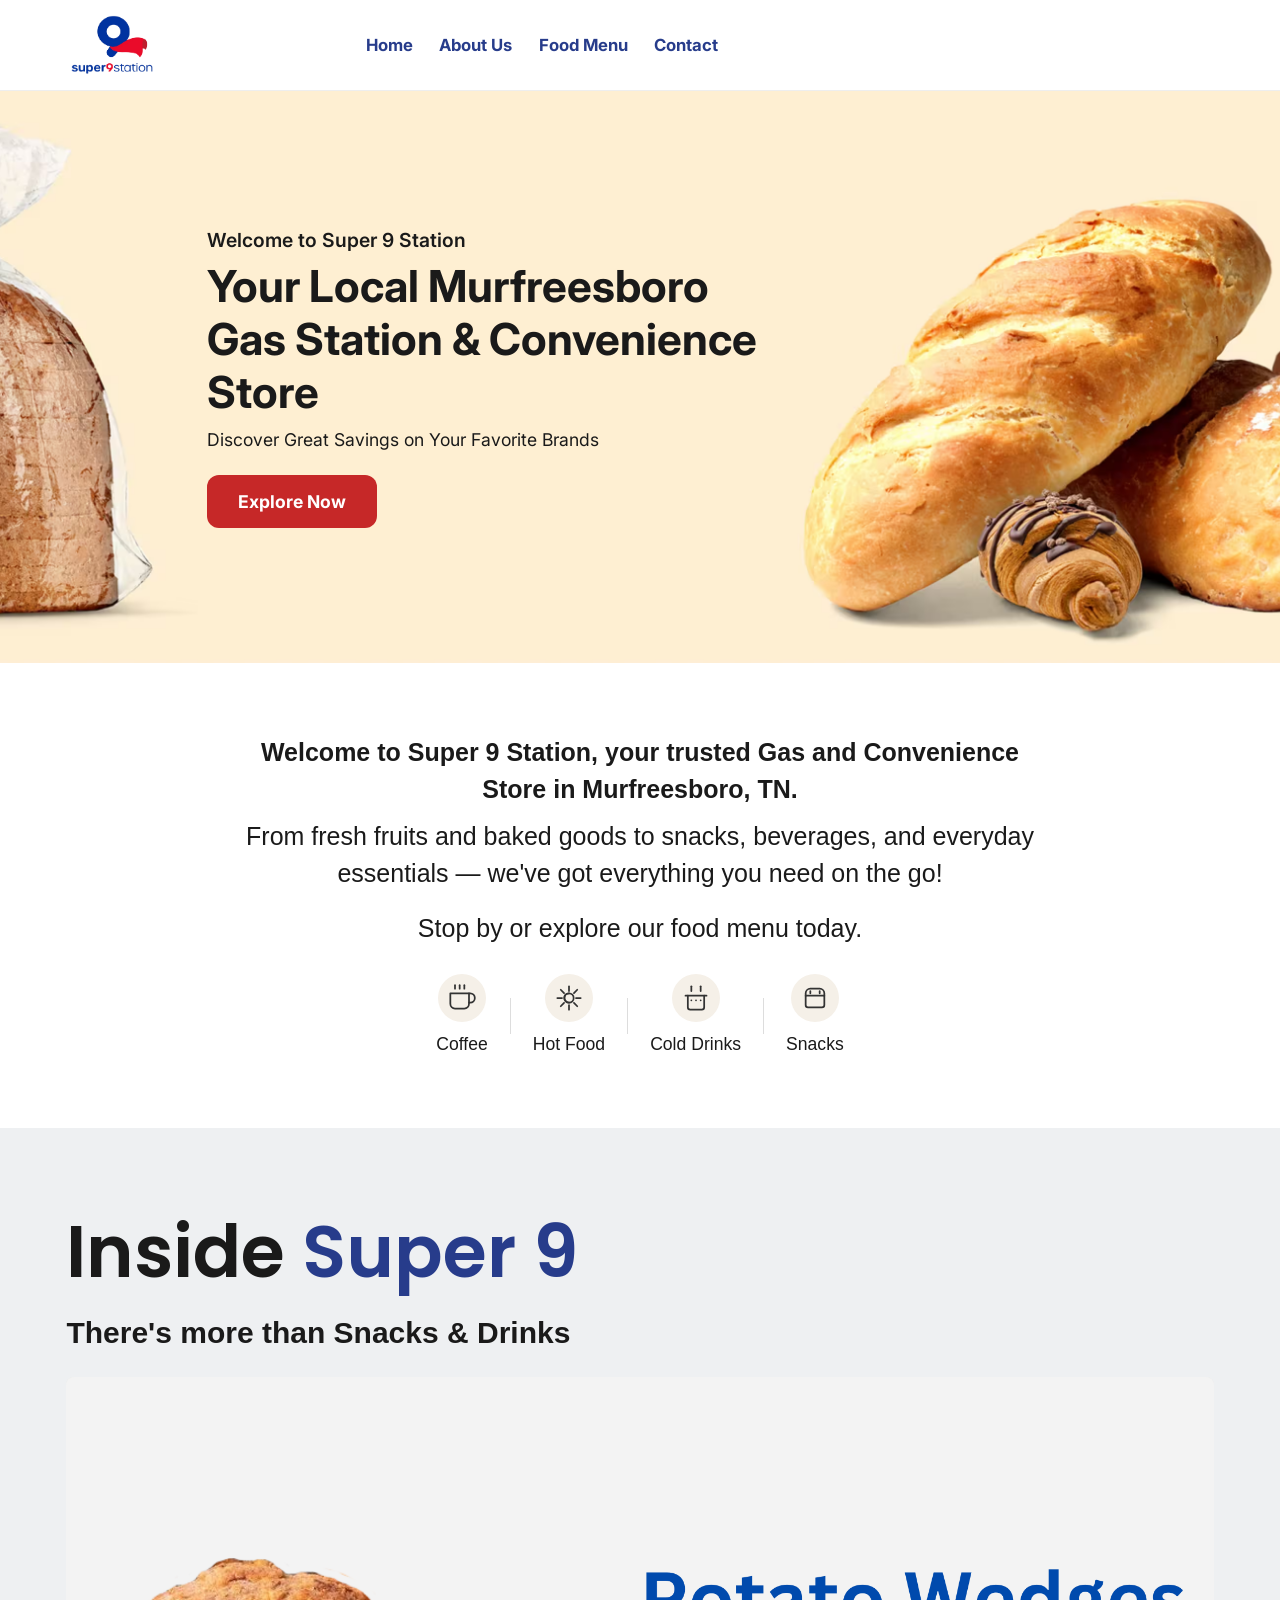
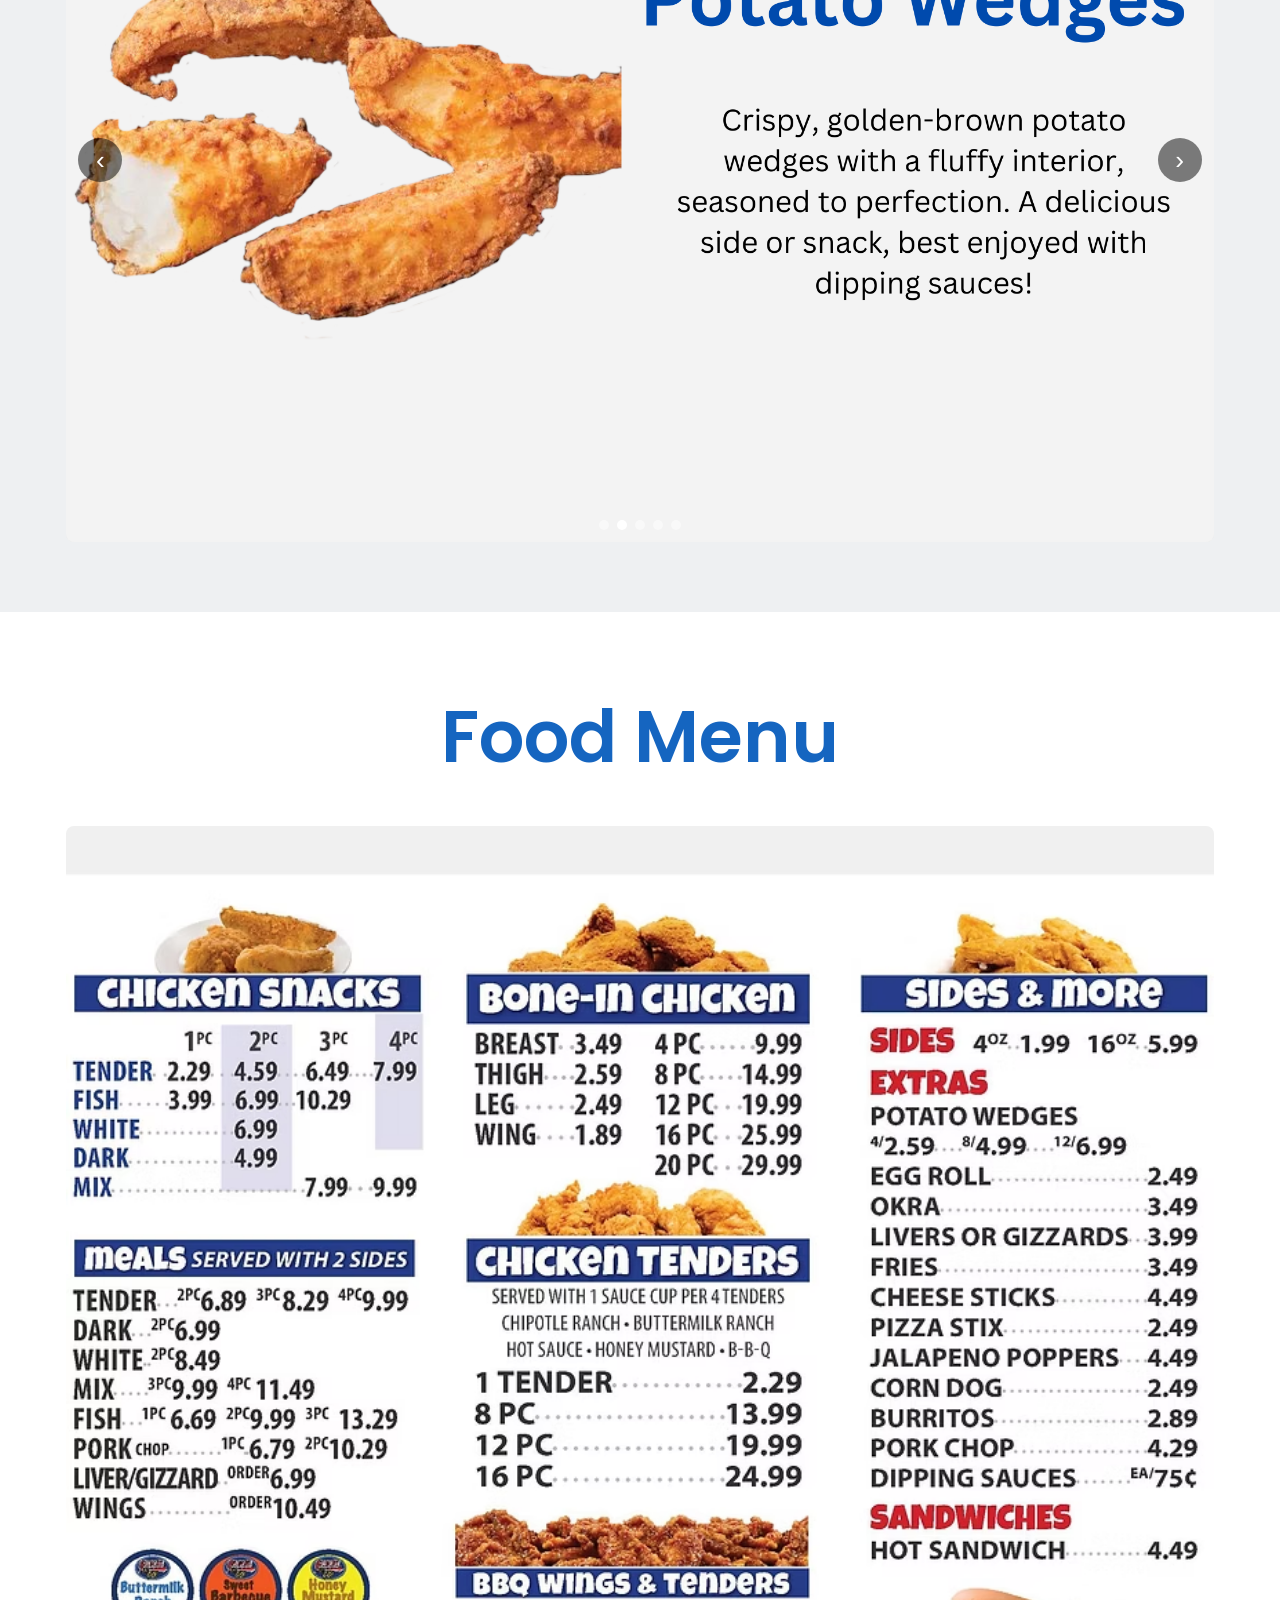
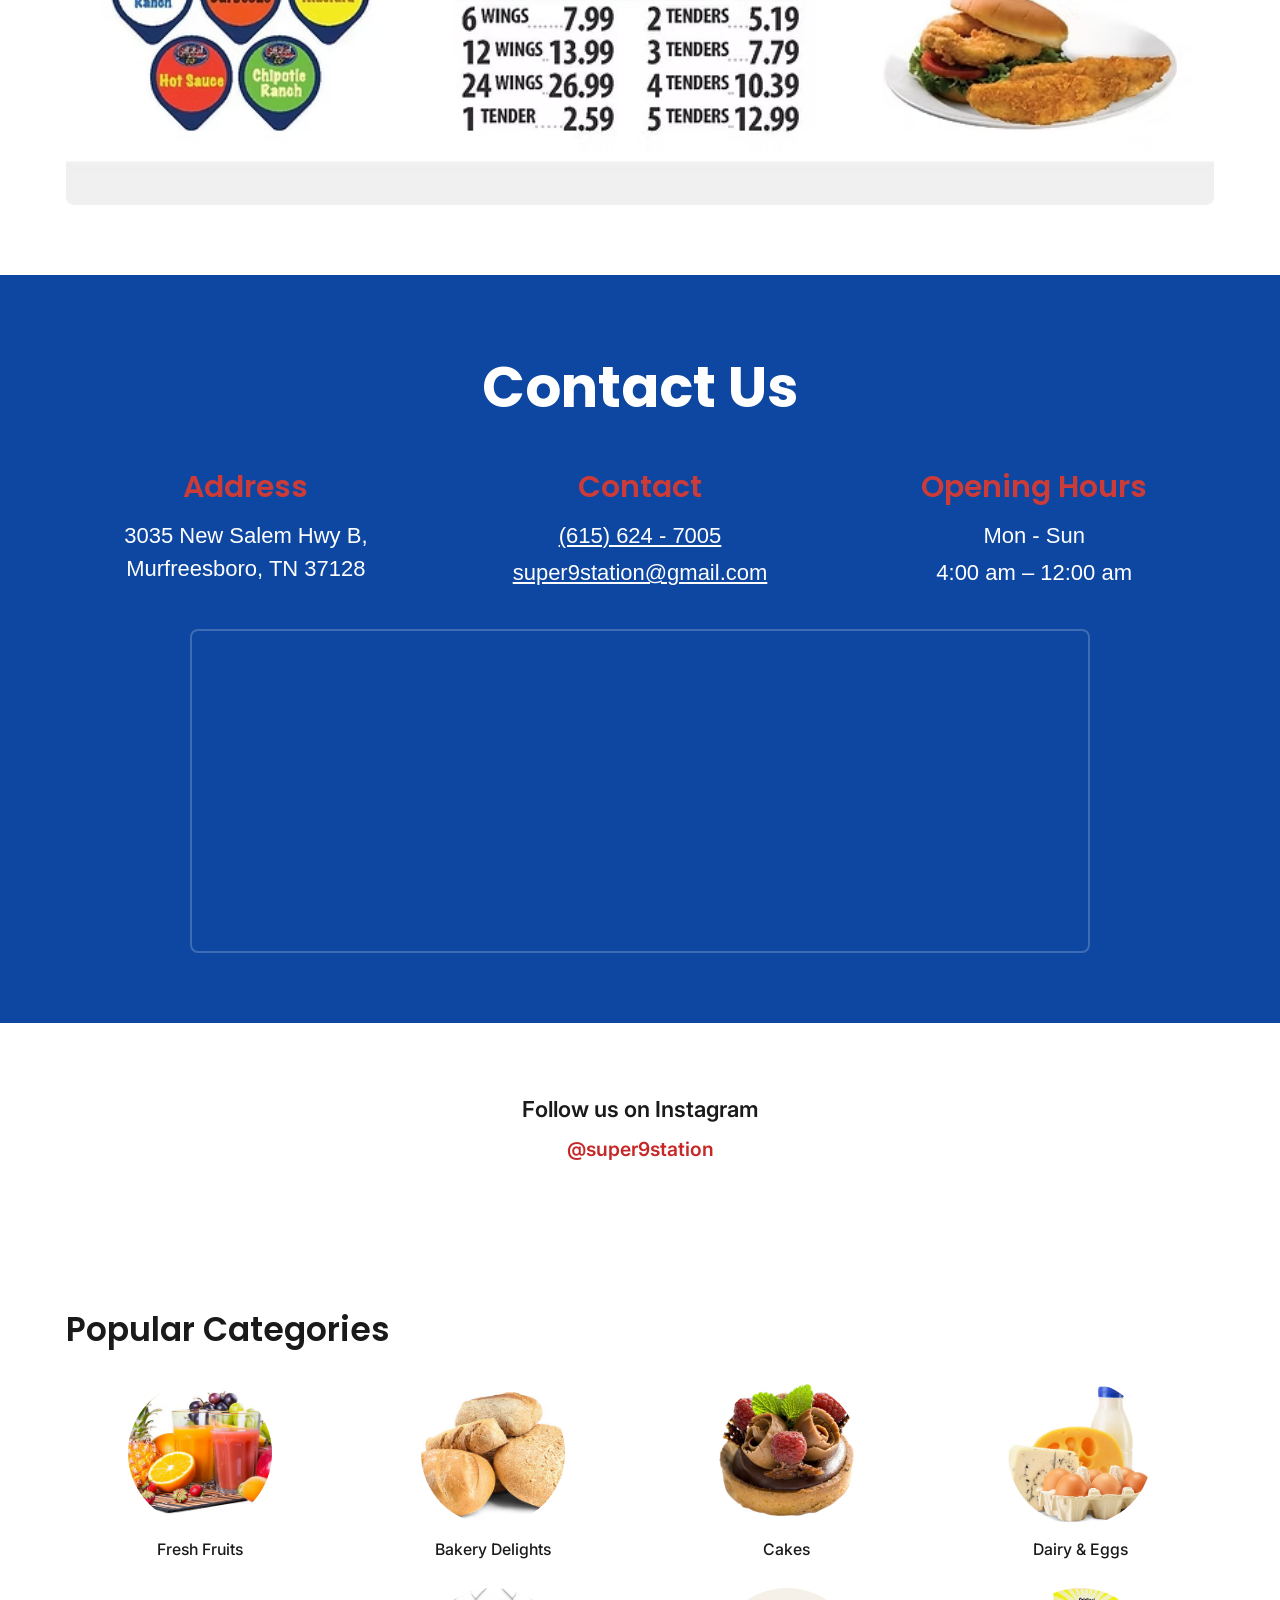
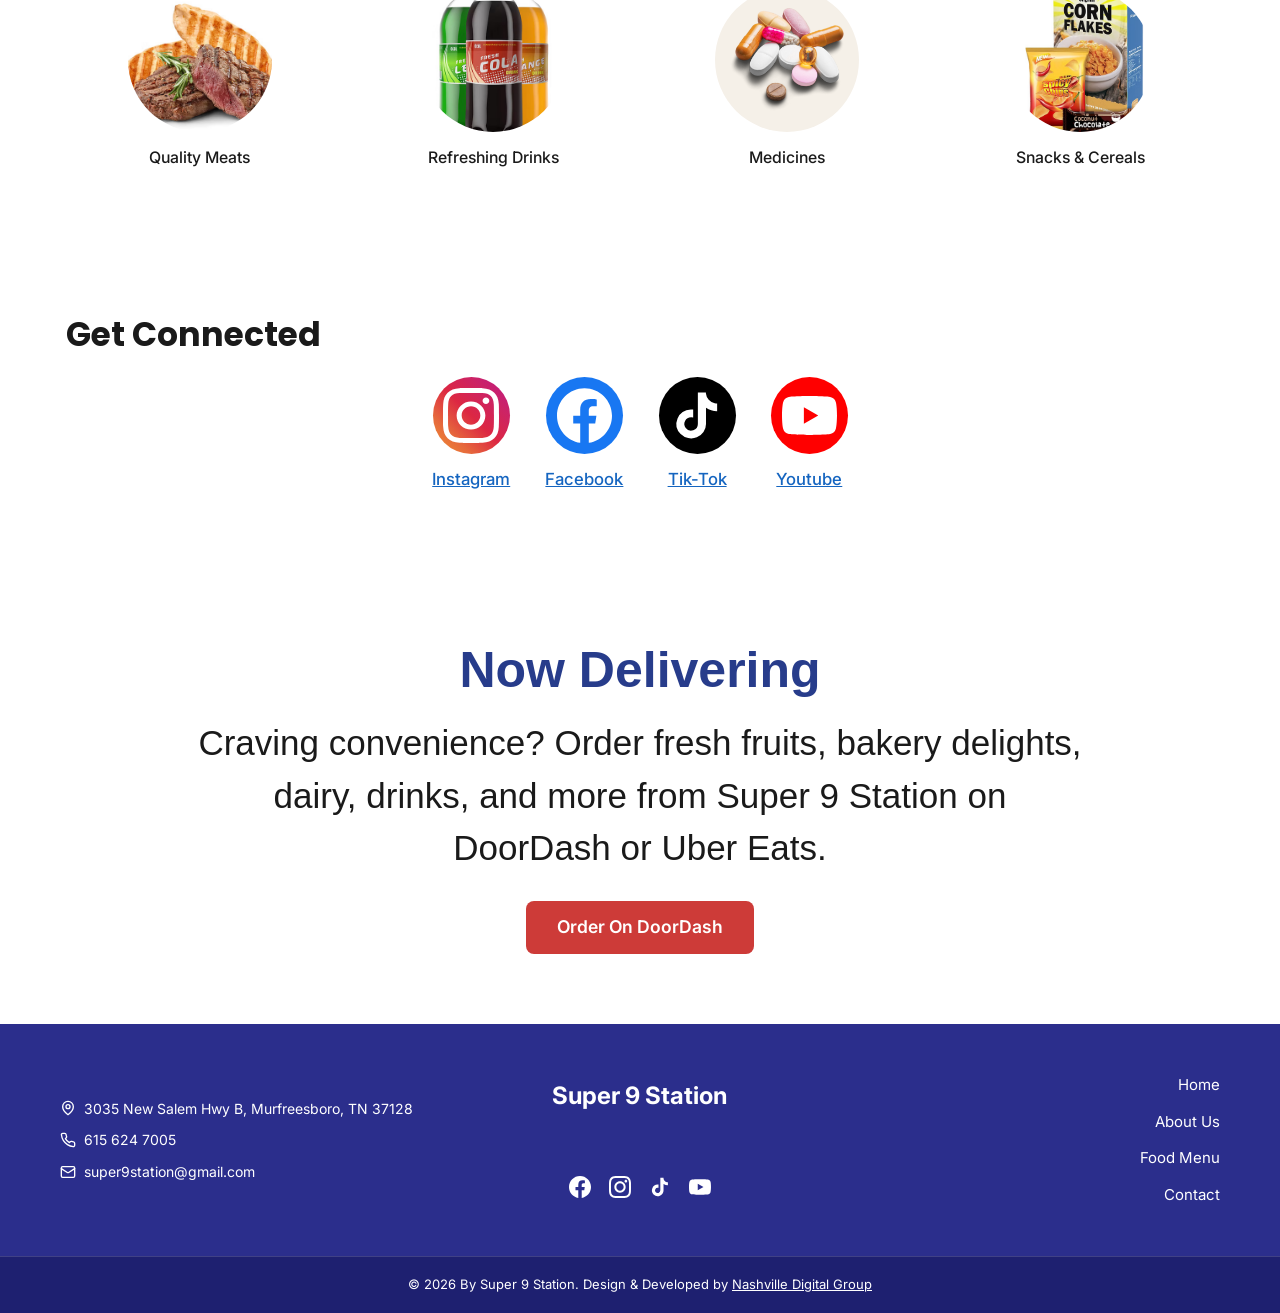
==== index.html @ cfe13d7d "Initial commit: Super 9 Station site with index, about, tracking Made-with: Cursor" ====
<!DOCTYPE html>
<html lang="en">
<head>
  <meta charset="UTF-8" />
  <meta name="viewport" content="width=device-width, initial-scale=1.0" />
  <!-- Google Tag Manager -->
  <script>(function(w,d,s,l,i){w[l]=w[l]||[];w[l].push({'gtm.start':
  new Date().getTime(),event:'gtm.js'});var f=d.getElementsByTagName(s)[0],
  j=d.createElement(s),dl=l!='dataLayer'?'&l='+l:'';j.async=true;j.src=
  'https://www.googletagmanager.com/gtm.js?id='+i+dl;f.parentNode.insertBefore(j,f);
  })(window,document,'script','dataLayer','GTM-TW4HZH3K');</script>
  <!-- End Google Tag Manager -->
  <!-- Google tag (gtag.js) -->
  <script async src="https://www.googletagmanager.com/gtag/js?id=G-LDBH5WZEBB"></script>
  <script>
    window.dataLayer = window.dataLayer || [];
    function gtag(){dataLayer.push(arguments);}
    gtag('js', new Date());
    gtag('config', 'G-LDBH5WZEBB');
  </script>
  <!-- Meta Pixel Code -->
  <script>
    !function(f,b,e,v,n,t,s)
    {if(f.fbq)return;n=f.fbq=function(){n.callMethod?
    n.callMethod.apply(n,arguments):n.queue.push(arguments)};
    if(!f._fbq)f._fbq=n;n.push=n;n.loaded=!0;n.version='2.0';
    n.queue=[];t=b.createElement(e);t.async=!0;
    t.src=v;s=b.getElementsByTagName(e)[0];
    s.parentNode.insertBefore(t,s)}(window, document,'script',
    'https://connect.facebook.net/en_US/fbevents.js');
    fbq('init', '1985824572204156');
    fbq('track', 'PageView');
  </script>
  <noscript><img height="1" width="1" style="display:none"
    src="https://www.facebook.com/tr?id=1985824572204156&ev=PageView&noscript=1"
    alt="" /></noscript>
  <!-- End Meta Pixel Code -->
  <title>Super 9 Station | Gas & Convenience Store in Murfreesboro</title>
  <link rel="stylesheet" href="styles.css" />
  <link rel="preconnect" href="https://fonts.googleapis.com" />
  <link rel="preconnect" href="https://fonts.gstatic.com" crossorigin />
  <link href="https://fonts.googleapis.com/css2?family=Inter:wght@400;500;600;700&display=swap" rel="stylesheet" />
  <link href="https://fonts.googleapis.com/css2?family=Poppins:wght@400;600&display=swap" rel="stylesheet" />
</head>
<body>
  <!-- Google Tag Manager (noscript) -->
  <noscript><iframe src="https://www.googletagmanager.com/ns.html?id=GTM-TW4HZH3K"
  height="0" width="0" style="display:none;visibility:hidden"></iframe></noscript>
  <!-- End Google Tag Manager (noscript) -->
  <header class="header" id="top">
    <div class="header-inner container">
      <a href="index.html" class="logo">
        <img src="assets/images/logo.png" alt="Super 9 Station" class="logo-img" />
      </a>
      <nav class="nav">
        <a href="#home">Home</a>
        <a href="about.html">About Us</a>
        <a href="#food-menu">Food Menu</a>
        <a href="#contact">Contact</a>
      </nav>
      <span class="header-spacer" aria-hidden="true"></span>
      <button class="menu-toggle" aria-label="Open menu">
        <span></span>
        <span></span>
        <span></span>
      </button>
    </div>
  </header>

  <main>
    <!-- Hero: beige bg, left-aligned text, images right -->
    <section class="hero" id="home">
      <div class="container hero-inner">
        <div class="hero-content">
          <h1>Welcome to Super 9 Station</h1>
          <h2>Your Local Murfreesboro Gas Station & Convenience Store</h2>
          <p class="hero-tagline">Discover Great Savings on Your Favorite Brands</p>
          <a href="#food-menu" class="btn-explore">Explore Now</a>
        </div>
      </div>
    </section>

    <!-- Intro: white, center text, then 4 items with vertical separators -->
    <section class="intro">
      <div class="container">
        <p class="intro-text">Welcome to Super 9 Station, your trusted Gas and Convenience Store in Murfreesboro, TN.</p>
        <p class="intro-text">From fresh fruits and baked goods to snacks, beverages, and everyday essentials — we've got everything you need on the go!</p>
        <p class="intro-cta">Stop by or explore our food menu today.</p>
        <div class="features-row">
          <a href="#food-menu" class="feature-item">
            <span class="feature-item-icon" aria-hidden="true">
              <svg xmlns="http://www.w3.org/2000/svg" viewBox="0 0 24 24" fill="none" stroke="currentColor" stroke-width="1.5" stroke-linecap="round" stroke-linejoin="round"><path d="M18 8h1a4 4 0 0 1 0 8h-1"/><path d="M2 8h16v9a4 4 0 0 1-4 4H6a4 4 0 0 1-4-4V8z"/><line x1="6" y1="1" x2="6" y2="4"/><line x1="10" y1="1" x2="10" y2="4"/><line x1="14" y1="1" x2="14" y2="4"/></svg>
            </span>
            <span>Coffee</span>
          </a>
          <span class="feature-sep" aria-hidden="true"></span>
          <a href="#food-menu" class="feature-item">
            <span class="feature-item-icon" aria-hidden="true">
              <svg xmlns="http://www.w3.org/2000/svg" viewBox="0 0 24 24" fill="none" stroke="currentColor" stroke-width="1.5" stroke-linecap="round" stroke-linejoin="round"><path d="M12 2v4"/><path d="M12 18v4"/><path d="m4.93 4.93 2.83 2.83"/><path d="m16.24 16.24 2.83 2.83"/><path d="M2 12h4"/><path d="M18 12h4"/><path d="m4.93 19.07 2.83-2.83"/><path d="m16.24 7.76 2.83-2.83"/><circle cx="12" cy="12" r="4"/><path d="M12 8a4 4 0 0 0-4 4c0 2 2 4 4 4"/></svg>
            </span>
            <span>Hot Food</span>
          </a>
          <span class="feature-sep" aria-hidden="true"></span>
          <a href="#food-menu" class="feature-item">
            <span class="feature-item-icon" aria-hidden="true">
              <svg xmlns="http://www.w3.org/2000/svg" viewBox="0 0 24 24" fill="none" stroke="currentColor" stroke-width="1.5" stroke-linecap="round" stroke-linejoin="round"><path d="M8 2v4"/><path d="M16 2v4"/><path d="M3 10h18"/><path d="M5 10v10a2 2 0 0 0 2 2h10a2 2 0 0 0 2-2V10"/><path d="M8 14h.01"/><path d="M12 14h.01"/><path d="M16 14h.01"/></svg>
            </span>
            <span>Cold Drinks</span>
          </a>
          <span class="feature-sep" aria-hidden="true"></span>
          <a href="#food-menu" class="feature-item">
            <span class="feature-item-icon" aria-hidden="true">
              <svg xmlns="http://www.w3.org/2000/svg" viewBox="0 0 24 24" fill="none" stroke="currentColor" stroke-width="1.5" stroke-linecap="round" stroke-linejoin="round"><path d="M4 10h16v8a2 2 0 0 1-2 2H6a2 2 0 0 1-2-2v-8z"/><path d="M4 10V8a4 4 0 0 1 4-4h8a4 4 0 0 1 4 4v2"/><path d="M8 6v2"/><path d="M16 6v2"/></svg>
            </span>
            <span>Snacks</span>
          </a>
        </div>
      </div>
    </section>

    <!-- Inside Super 9: gray bg, left-aligned -->
    <section class="inside-super9" id="about">
      <div class="container">
        <h2>Inside <span class="text-brand">Super 9</span></h2>
        <h3>There's more than Snacks & Drinks</h3>
        <div class="inside-carousel" aria-label="Inside Super 9 Station gallery">
          <div class="inside-carousel-track">
            <div class="inside-carousel-slide is-active">
              <img src="assets/images/Inside-Super9/inside-store.png" alt="Inside Super 9 Station" />
            </div>
            <div class="inside-carousel-slide">
              <img src="assets/images/Inside-Super9/food-menu-banner.png" alt="Food menu at Super 9 Station" />
            </div>
            <div class="inside-carousel-slide">
              <img src="assets/images/Inside-Super9/chicken-breast.png" alt="Chicken at Super 9 Station" />
            </div>
            <div class="inside-carousel-slide">
              <img src="assets/images/Inside-Super9/chicken-wing.png" alt="Chicken wings at Super 9 Station" />
            </div>
            <div class="inside-carousel-slide">
              <img src="assets/images/Inside-Super9/potato-wedges.png" alt="Potato wedges at Super 9 Station" />
            </div>
          </div>
          <button type="button" class="inside-carousel-prev" aria-label="Previous image">‹</button>
          <button type="button" class="inside-carousel-next" aria-label="Next image">›</button>
          <div class="inside-carousel-dots" aria-hidden="true"></div>
        </div>
      </div>
    </section>

    <!-- Food Menu: heading + menu image -->
    <section class="food-menu-section" id="food-menu">
      <div class="container">
        <h2>Food Menu</h2>
        <div class="food-menu-image-wrap">
          <img src="assets/images/menuImage.avif" alt="Super 9 Station Food Menu" class="food-menu-image" />
        </div>
      </div>
    </section>

    <!-- Contact Us: royal blue, white text, map -->
    <section class="contact-section" id="contact">
      <div class="container">
        <h2>Contact Us</h2>
        <div class="contact-grid">
          <div class="contact-block">
            <h3>Address</h3>
            <p>3035 New Salem Hwy B, Murfreesboro, TN 37128</p>
          </div>
          <div class="contact-block">
            <h3>Contact</h3>
            <p><a href="tel:+16156247005">(615) 624 - 7005</a></p>
            <p><a href="mailto:super9station@gmail.com">super9station@gmail.com</a></p>
          </div>
          <div class="contact-block">
            <h3>Opening Hours</h3>
            <p>Mon - Sun</p>
            <p>4:00 am – 12:00 am</p>
          </div>
        </div>
        <div class="contact-map">
          <iframe src="https://www.google.com/maps?q=3035+New+Salem+Hwy+Murfreesboro+TN+37128&output=embed" allowfullscreen="" loading="lazy" referrerpolicy="no-referrer-when-downgrade" title="Super 9 Station location"></iframe>
        </div>
      </div>
    </section>

    <!-- Instagram: white, @super9station in red -->
    <section class="instagram-section">
      <div class="container">
        <h2>Follow us on Instagram</h2>
        <a href="https://www.instagram.com/super9station/" target="_blank" rel="noopener" class="instagram-handle">@super9station</a>
      </div>
    </section>

    <!-- Popular Categories: left-aligned heading, circular images -->
    <section class="categories-section">
      <div class="container">
        <h2>Popular Categories</h2>
        <div class="categories-grid">
          <a href="#" class="category-card">
            <span class="category-circle"><img src="assets/images/FreshFruits.jpg" alt="Fresh Fruits" /></span>
            <span class="category-label">Fresh Fruits</span>
          </a>
          <a href="#" class="category-card">
            <span class="category-circle"><img src="assets/images/BakeryDelights.jpg" alt="Bakery Delights" /></span>
            <span class="category-label">Bakery Delights</span>
          </a>
          <a href="#" class="category-card">
            <span class="category-circle"><img src="assets/images/Cakes.jpg" alt="Cakes" /></span>
            <span class="category-label">Cakes</span>
          </a>
          <a href="#" class="category-card">
            <span class="category-circle"><img src="assets/images/Dairy%26Eggs.jpg" alt="Dairy &amp; Eggs" /></span>
            <span class="category-label">Dairy & Eggs</span>
          </a>
          <a href="#" class="category-card">
            <span class="category-circle"><img src="assets/images/QualityMeats.jpg" alt="Quality Meats" /></span>
            <span class="category-label">Quality Meats</span>
          </a>
          <a href="#" class="category-card">
            <span class="category-circle"><img src="assets/images/RefreshingDrinks.jpg" alt="Refreshing Drinks" /></span>
            <span class="category-label">Refreshing Drinks</span>
          </a>
          <a href="#" class="category-card">
            <span class="category-circle"><img src="assets/images/Medicine.png" alt="Medicines" /></span>
            <span class="category-label">Medicines</span>
          </a>
          <a href="#" class="category-card">
            <span class="category-circle"><img src="assets/images/Snacks%26Cereals.jpg" alt="Snacks &amp; Cereals" /></span>
            <span class="category-label">Snacks & Cereals</span>
          </a>
        </div>
      </div>
    </section>

    <!-- Get Connected: circular icons with labels below -->
    <section class="social-section">
      <div class="container">
        <h2>Get Connected</h2>
        <div class="social-icons">
          <a href="https://www.instagram.com/super9station/" target="_blank" rel="noopener" class="social-icon-item social-icon-item--instagram">
            <span class="social-icon-circle"><img src="assets/images/instagram.svg" alt="" /></span>
            <span class="social-icon-label">Instagram</span>
          </a>
          <a href="https://www.facebook.com/profile.php?id=61566549607362" target="_blank" rel="noopener" class="social-icon-item social-icon-item--facebook">
            <span class="social-icon-circle"><img src="assets/images/facebook.svg" alt="" /></span>
            <span class="social-icon-label">Facebook</span>
          </a>
          <a href="https://www.tiktok.com/@super9station" target="_blank" rel="noopener" class="social-icon-item social-icon-item--tiktok">
            <span class="social-icon-circle"><img src="assets/images/tiktok.svg" alt="" /></span>
            <span class="social-icon-label">Tik-Tok</span>
          </a>
          <a href="https://www.youtube.com/channel/UCqKYD3SZLMKadkViY2DkhBQ" target="_blank" rel="noopener" class="social-icon-item social-icon-item--youtube">
            <span class="social-icon-circle"><img src="assets/images/youtube.svg" alt="" /></span>
            <span class="social-icon-label">Youtube</span>
          </a>
        </div>
      </div>
    </section>

    <!-- Now Delivering: blue heading, green button -->
    <section class="delivery-section">
      <div class="container">
        <h2>Now Delivering</h2>
        <p>Craving convenience? Order fresh fruits, bakery delights, dairy, drinks, and more from Super 9 Station on DoorDash or Uber Eats.</p>
        <a href="https://www.doordash.com/convenience/store/31464270" target="_blank" rel="noopener" class="btn-doordash">Order On DoorDash</a>
      </div>
    </section>
  </main>

  <!-- Footer: dark navy, 3-column, compact, no payment section -->
  <footer class="footer">
    <div class="footer-main">
      <div class="footer-inner">
        <div class="footer-col footer-col-contact">
          <div class="footer-contact">
            <div class="footer-contact-item">
              <span class="footer-contact-icon" aria-hidden="true">
                <svg xmlns="http://www.w3.org/2000/svg" width="16" height="16" viewBox="0 0 24 24" fill="none" stroke="currentColor" stroke-width="2" stroke-linecap="round" stroke-linejoin="round"><path d="M20 10c0 6-8 12-8 12s-8-6-8-12a8 8 0 0 1 16 0Z"/><circle cx="12" cy="10" r="3"/></svg>
              </span>
              <span>3035 New Salem Hwy B, Murfreesboro, TN 37128</span>
            </div>
            <div class="footer-contact-item">
              <span class="footer-contact-icon" aria-hidden="true">
                <svg xmlns="http://www.w3.org/2000/svg" width="16" height="16" viewBox="0 0 24 24" fill="none" stroke="currentColor" stroke-width="2" stroke-linecap="round" stroke-linejoin="round"><path d="M22 16.92v3a2 2 0 0 1-2.18 2 19.79 19.79 0 0 1-8.63-3.07 19.5 19.5 0 0 1-6-6 19.79 19.79 0 0 1-3.07-8.67A2 2 0 0 1 4.11 2h3a2 2 0 0 1 2 1.72 12.84 12.84 0 0 0 .7 2.81 2 2 0 0 1-.45 2.11L8.09 9.91a16 16 0 0 0 6 6l1.27-1.27a2 2 0 0 1 2.11-.45 12.84 12.84 0 0 0 2.81.7A2 2 0 0 1 22 16.92z"/></svg>
              </span>
              <span>615 624 7005</span>
            </div>
            <div class="footer-contact-item">
              <span class="footer-contact-icon" aria-hidden="true">
                <svg xmlns="http://www.w3.org/2000/svg" width="16" height="16" viewBox="0 0 24 24" fill="none" stroke="currentColor" stroke-width="2" stroke-linecap="round" stroke-linejoin="round"><rect width="20" height="16" x="2" y="4" rx="2"/><path d="m22 7-8.97 5.7a1.94 1.94 0 0 1-2.06 0L2 7"/></svg>
              </span>
              <a href="mailto:super9station@gmail.com" class="footer-link">super9station@gmail.com</a>
            </div>
          </div>
        </div>
        <div class="footer-col footer-col-brand">
          <h3 class="footer-brand-name">Super 9 Station</h3>
        </div>
        <div class="footer-col footer-col-nav">
          <nav class="footer-nav">
            <a href="#home" class="footer-nav-link">Home</a>
            <a href="about.html" class="footer-nav-link">About Us</a>
            <a href="#food-menu" class="footer-nav-link">Food Menu</a>
            <a href="#contact" class="footer-nav-link">Contact</a>
          </nav>
        </div>
        <div class="footer-col footer-col-social">
          <div class="footer-social-icons">
            <a href="https://www.facebook.com/profile.php?id=61566549607362" target="_blank" rel="noopener" aria-label="Facebook" class="footer-social-icon"><img src="assets/images/facebook.svg" alt="" /></a>
            <a href="https://www.instagram.com/super9station/" target="_blank" rel="noopener" aria-label="Instagram" class="footer-social-icon"><img src="assets/images/instagram.svg" alt="" /></a>
            <a href="https://www.tiktok.com/@super9station" target="_blank" rel="noopener" aria-label="TikTok" class="footer-social-icon"><img src="assets/images/tiktok.svg" alt="" /></a>
            <a href="https://www.youtube.com/channel/UCqKYD3SZLMKadkViY2DkhBQ" target="_blank" rel="noopener" aria-label="YouTube" class="footer-social-icon"><img src="assets/images/youtube.svg" alt="" /></a>
          </div>
        </div>
      </div>
    </div>
    <div class="footer-bottom">
      <div class="footer-bottom-inner">
        <p class="footer-copy">© 2026 By Super 9 Station. <span class="footer-copy-line2">Design & Developed by <a href="https://nashvilledigitalgroup.com" target="_blank" rel="noopener" class="footer-copy-link">Nashville Digital Group</a></span></p>
      </div>
    </div>
  </footer>

  <script src="script.js"></script>
</body>
</html>
---- styles.css ----
/* Super 9 Station – match screenshot */
:root {
  --color-bg: #fff;
  --color-text: #1a1a1a;
  --color-muted: #555;
  --color-blue: #1565c0;
  --color-royal-blue: #0d47a1;
  --color-accent: #c62828;
  --color-hero-beige: #f5f0e8;
  --color-gray-bg: #eef0f2;
  --color-header-bg: #fff;
  --font-sans: 'Inter', -apple-system, BlinkMacSystemFont, 'Segoe UI', sans-serif;
  --max-width: 1200px;
  --spacing-section: 4rem;
  /* Breakpoints (use in media queries) */
  --bp-tablet: 992px;
  --bp-mobile: 768px;
  --bp-sm: 480px;
}

*,
*::before,
*::after {
  box-sizing: border-box;
}

html {
  scroll-behavior: smooth;
  -webkit-text-size-adjust: 100%;
  font-size: 110%;
}

body {
  margin: 0;
  font-family: var(--font-sans);
  font-size: 1rem;
  line-height: 1.5;
  color: var(--color-text);
  background: var(--color-bg);
  overflow-x: hidden;
}

@media (max-width: 480px) {
  body { font-size: 0.9375rem; }
}

a {
  color: inherit;
  text-decoration: none;
}

img {
  max-width: 100%;
  height: auto;
  display: block;
}

.container {
  max-width: var(--max-width);
  margin: 0 auto;
  padding: 0 1.5rem;
}

@media (max-width: 768px) {
  .container { padding: 0 1rem; }
}

@media (max-width: 480px) {
  .container { padding: 0 0.75rem; }
}

/* Header: GLOBAL — reuse this exact markup and styles on every page (index, about, and any future pages). */
.header {
  position: sticky;
  top: 0;
  z-index: 999;
  background: var(--color-header-bg);
  border-bottom: 1px solid #eee;
  padding: 0.75rem 1rem;
}

.header-inner {
  display: flex;
  align-items: center;
  justify-content: space-between;
}

.logo {
  display: flex;
  align-items: center;
  flex-shrink: 0;
}

.logo-img {
  height: 64px;
  width: auto;
  max-width: 288px;
  object-fit: contain;
}

.header-spacer {
  width: 288px;
  flex-shrink: 0;
}

.nav {
  display: flex;
  gap: 1.5rem;
  align-items: center;
  justify-content: center;
  flex: 1;
}

.nav a {
  font-size: 0.95rem;
  font-weight: 700;
  color: #273C8B;
  padding: 0.25rem 0;
}

.nav a:hover {
  color: #1a2d6b;
  text-decoration: underline;
}

.menu-toggle {
  display: none;
  flex-direction: column;
  gap: 5px;
  background: none;
  border: none;
  cursor: pointer;
  padding: 8px;
  min-width: 44px;
  min-height: 44px;
  align-items: center;
  justify-content: center;
}

.menu-toggle span {
  width: 24px;
  height: 2px;
  background: var(--color-text);
}

@media (max-width: 992px) {
  .hero-content { margin-left: 4rem; }
  .nav { gap: 1rem; }
  .nav a { font-size: 0.9rem; }
  .logo-img { height: 58px; max-width: 259px; }
  .header-spacer { width: 259px; }
}

@media (max-width: 768px) {
  .header { padding: 0.5rem 1rem; }
  .header-inner {
    position: relative;
    justify-content: center;
  }
  .logo {
    justify-content: center;
  }
  .logo-img { height: 52px; max-width: 230px; }
  .header-spacer { display: none; }
  .nav { flex: none; justify-content: flex-start; }
  .nav {
    display: none;
    position: absolute;
    top: 100%;
    left: 0;
    right: 0;
    background: var(--color-header-bg);
    flex-direction: column;
    padding: 1rem;
    border-bottom: 1px solid #eee;
    gap: 0;
  }
  .nav a {
    padding: 0.75rem 1rem;
    font-size: 1rem;
    font-weight: 700;
    color: #273C8B;
    min-height: 44px;
    display: flex;
    align-items: center;
    border-bottom: 1px solid #f0f0f0;
  }
  .nav a:last-of-type { border-bottom: none; }
  .nav a:hover { color: #1a2d6b; }
  .nav.is-open { display: flex; }
  .menu-toggle {
    display: flex;
    position: absolute;
    right: 1rem;
    top: 50%;
    transform: translateY(-50%);
  }
}

@media (max-width: 480px) {
  .logo-img { height: 46px; max-width: 202px; }
}

/* Hero: background image, increased height, responsive */
.hero {
  background: var(--color-hero-beige) url("assets/images/hero-img.avif") center / cover no-repeat;
  padding: 3rem 0;
  position: relative;
  min-height: 572px;
  display: flex;
  align-items: center;
}

.hero .hero-inner {
  position: relative;
  z-index: 1;
  width: 100%;
}

.hero-inner {
  display: flex;
  align-items: center;
  justify-content: space-between;
  gap: 2rem;
}

.hero-content {
  flex: 1;
  max-width: 50%;
  text-align: left;
  margin-left: 8rem;
}

.hero h1 {
  margin: 0 0 0.25rem;
  font-size: 1.1rem;
  font-weight: 600;
  color: var(--color-text);
}

.hero h2 {
  margin: 0 0 0.5rem;
  font-size: clamp(1.75rem, 4vw, 2.5rem);
  font-weight: 700;
  line-height: 1.2;
  color: var(--color-text);
}

.hero-tagline {
  margin: 0.5rem 0 0;
  font-size: 1rem;
  color: var(--color-text);
}

.hero-content .btn-explore {
  margin-top: 1.25rem;
}

.btn-explore {
  display: inline-block;
  padding: 0.75rem 1.75rem;
  background: #c62828;
  color: #fff;
  font-weight: 700;
  border-radius: 12px;
  min-height: 44px;
  display: inline-flex;
  align-items: center;
  justify-content: center;
}

.btn-explore:hover { opacity: 0.9; }

/* Tablet */
@media (max-width: 992px) {
  .hero {
    min-height: 506px;
    padding: 2.5rem 0;
  }
  .hero h2 { font-size: clamp(1.5rem, 3.5vw, 2rem); }
}

/* Mobile */
@media (max-width: 768px) {
  .hero {
    min-height: 462px;
    padding: 2rem 0;
  }
  .hero-inner { flex-direction: column; justify-content: center; }
  .hero-content { max-width: 100%; text-align: center; margin-left: 0; }
  .hero h1 { font-size: 1rem; }
  .hero h2 { font-size: 1.5rem; line-height: 1.25; }
  .hero-tagline { font-size: 0.95rem; }
  .btn-explore { padding: 0.875rem 1.5rem; width: 100%; max-width: 280px; }
}

@media (max-width: 480px) {
  .hero {
    min-height: 418px;
    padding: 1.5rem 0;
  }
  .hero h2 { font-size: 1.35rem; }
}

/* Intro: white, center text, Avenir bold 25px */
.intro {
  padding: var(--spacing-section) 0;
  background: #fff;
  text-align: center;
  font-family: "Avenir Next", "Avenir", "Helvetica Neue", Helvetica, Arial, sans-serif;
}

.intro-text {
  margin: 0 auto 0.5rem;
  max-width: 800px;
  font-size: 25px;
  font-weight: 400;
  text-align: center;
}

.intro-text:first-of-type {
  font-weight: 700;
}

.intro-cta {
  margin: 1rem auto 1.5rem;
  font-size: 25px;
  font-weight: 400;
  text-align: center;
  display: block;
}

.features-row {
  display: flex;
  align-items: center;
  justify-content: center;
  flex-wrap: wrap;
  gap: 0;
}

.feature-item {
  display: flex;
  flex-direction: column;
  align-items: center;
  gap: 0.5rem;
  padding: 0 1.25rem;
  min-height: 44px;
  justify-content: center;
}

.feature-item-icon {
  width: 48px;
  height: 48px;
  display: flex;
  align-items: center;
  justify-content: center;
  background: #f5f0e8;
  border-radius: 50%;
  flex-shrink: 0;
}

.feature-item-icon svg {
  width: 28px;
  height: 28px;
  color: #333;
}

.feature-sep {
  width: 1px;
  height: 36px;
  background: #ddd;
  flex-shrink: 0;
}

@media (max-width: 992px) {
  .intro { padding: 3rem 0; }
  .feature-item { padding: 0 0.75rem; }
}

@media (max-width: 768px) {
  .intro { padding: 2.5rem 0; }
  .intro-text { font-size: 22px; }
  .intro-cta { font-size: 22px; margin: 1rem 0 1.25rem; }
}

@media (max-width: 600px) {
  .feature-sep { display: none; }
  .features-row { gap: 1rem; padding: 0 0.5rem; }
  .feature-item { padding: 0.5rem; }
  .feature-item-icon { width: 40px; height: 40px; }
  .feature-item-icon svg { width: 22px; height: 22px; }
  .feature-item span { font-size: 0.9rem; }
}

@media (max-width: 480px) {
  .intro { padding: 2rem 0; }
}

/* Inside Super 9: gray bg, left-aligned, responsive */
.inside-super9 {
  padding: var(--spacing-section) 0;
  background: var(--color-gray-bg);
}

@media (max-width: 768px) {
  .inside-super9 { padding: 2.5rem 0; }
  .inside-super9 h2 { font-size: 2rem; }
  .inside-super9 h3 { font-size: 1.25rem; }
}

@media (max-width: 480px) {
  .inside-super9 { padding: 2rem 0; }
  .inside-super9 h2 { font-size: 1.5rem; }
  .inside-super9 h3 { font-size: 1.1rem; }
  .inside-image img { min-height: 180px; }
}

.inside-super9 h2 {
  margin: 0 0 0.25rem;
  font-family: "Poppins", sans-serif;
  font-size: 72px;
  font-weight: 600;
  text-align: left;
  color: var(--color-text);
}

.inside-super9 h2 .text-brand {
  color: #273C8B;
}

.inside-super9 h3 {
  margin: 0 0 1.25rem;
  font-family: Helvetica, "Helvetica Neue", Arial, sans-serif;
  font-size: 30px;
  font-weight: 700;
  text-align: left;
  color: var(--color-text);
}

.inside-image {
  max-width: 100%;
  border-radius: 8px;
  overflow: hidden;
  background: #e0e0e0;
}

.inside-image img {
  width: 100%;
  min-height: 220px;
}

/* Inside Super 9 carousel */
.inside-carousel {
  position: relative;
  max-width: 100%;
  border-radius: 8px;
  overflow: hidden;
  background: #e0e0e0;
}

.inside-carousel-track {
  position: relative;
  width: 100%;
  min-height: 280px;
}

.inside-carousel-slide {
  position: absolute;
  inset: 0;
  opacity: 0;
  visibility: hidden;
  transition: opacity 0.5s ease, visibility 0.5s ease;
}

.inside-carousel-slide.is-active {
  position: relative;
  opacity: 1;
  visibility: visible;
}

.inside-carousel-slide img {
  width: 100%;
  height: auto;
  min-height: 280px;
  object-fit: cover;
  display: block;
}

.inside-carousel-prev,
.inside-carousel-next {
  position: absolute;
  top: 50%;
  transform: translateY(-50%);
  width: 44px;
  height: 44px;
  border: none;
  border-radius: 50%;
  background: rgba(0,0,0,0.5);
  color: #fff;
  font-size: 1.5rem;
  line-height: 1;
  cursor: pointer;
  z-index: 2;
  transition: background 0.2s;
}

.inside-carousel-prev:hover,
.inside-carousel-next:hover {
  background: rgba(0,0,0,0.75);
}

.inside-carousel-prev { left: 12px; }
.inside-carousel-next { right: 12px; }

.inside-carousel-dots {
  position: absolute;
  bottom: 12px;
  left: 0;
  right: 0;
  display: flex;
  justify-content: center;
  gap: 8px;
  z-index: 2;
}

.inside-carousel-dot {
  width: 10px;
  height: 10px;
  border-radius: 50%;
  border: none;
  background: rgba(255,255,255,0.5);
  cursor: pointer;
  padding: 0;
  transition: background 0.2s;
}

.inside-carousel-dot.is-active {
  background: #fff;
}

@media (max-width: 768px) {
  .inside-carousel-track { min-height: 220px; }
  .inside-carousel-slide img { min-height: 220px; }
}

@media (max-width: 480px) {
  .inside-carousel-track { min-height: 180px; }
  .inside-carousel-slide img { min-height: 180px; }
  .inside-carousel-prev, .inside-carousel-next { width: 36px; height: 36px; font-size: 1.25rem; }
}

/* Food Menu: heading + menu image */
.food-menu-section {
  padding: var(--spacing-section) 0;
  background: #fff;
}

.food-menu-section h2 {
  font-family: "Poppins", sans-serif;
  font-size: 72px;
  font-weight: 600;
  text-align: center;
  margin: 0 0 2rem;
  color: var(--color-blue);
}

.food-menu-image-wrap {
  max-width: 100%;
  border-radius: 8px;
  overflow: hidden;
  background: #f0f0f0;
}

.food-menu-image-wrap .food-menu-image {
  width: 100%;
  height: auto;
  display: block;
}

@media (max-width: 992px) {
  .food-menu-section h2 { font-size: 2.5rem; margin-bottom: 1.5rem; }
}

@media (max-width: 768px) {
  .food-menu-section { padding: 2.5rem 0; }
  .food-menu-section h2 { font-size: 2rem; }
}

@media (max-width: 500px) {
  .food-menu-section { padding: 2rem 0; }
  .food-menu-section h2 { font-size: 1.5rem; }
}

/* Contact: royal blue, white text, map */
.contact-section {
  padding: var(--spacing-section) 0;
  background: var(--color-royal-blue);
  color: #fff;
}

.contact-section h2 {
  font-family: "Poppins", sans-serif;
  font-size: 56px;
  font-weight: 700;
  text-align: center;
  margin: 0 0 2rem;
  color: #fff;
}

.contact-grid {
  display: grid;
  grid-template-columns: repeat(3, 1fr);
  gap: 2rem;
  text-align: center;
  margin-bottom: 2rem;
}

.contact-block h3 {
  margin: 0 0 0.5rem;
  font-family: "Poppins", sans-serif;
  font-size: 30px;
  font-weight: 600;
  color: #CD3B38;
}

.contact-block p {
  margin: 0.25rem 0;
  font-family: "Avenir Next", "Avenir", "Helvetica Neue", Helvetica, Arial, sans-serif;
  font-size: 22px;
  font-weight: 400;
}

.contact-block a {
  color: #fff;
  text-decoration: underline;
  font-family: "Avenir Next", "Avenir", "Helvetica Neue", Helvetica, Arial, sans-serif;
  font-size: 22px;
  font-weight: 400;
}

.contact-block a:hover { opacity: 0.9; }

.contact-map {
  width: 100%;
  max-width: 900px;
  margin: 0 auto;
  border-radius: 8px;
  overflow: hidden;
  border: 2px solid rgba(255,255,255,0.2);
}

.contact-map iframe {
  width: 100%;
  height: 320px;
  border: 0;
  display: block;
}

@media (max-width: 992px) {
  .contact-section { padding: 3rem 0; }
  .contact-grid { gap: 1.5rem; margin-bottom: 1.5rem; }
}

@media (max-width: 768px) {
  .contact-section { padding: 2.5rem 0; }
  .contact-grid { grid-template-columns: 1fr; gap: 1.25rem; margin-bottom: 1.5rem; }
  .contact-section h2 { font-size: 2rem; margin-bottom: 1.5rem; }
  .contact-map iframe { height: 280px; }
}

@media (max-width: 480px) {
  .contact-section { padding: 2rem 0; }
  .contact-section h2 { font-size: 1.5rem; }
  .contact-block h3 { font-size: 1.5rem; }
  .contact-map iframe { height: 240px; }
  .contact-block p, .contact-block a { font-size: 1rem; }
}

/* Instagram: white, center, handle in red */
.instagram-section {
  padding: var(--spacing-section) 0;
  background: #fff;
  text-align: center;
}

.instagram-section h2 {
  margin: 0 0 0.5rem;
  font-size: 1.25rem;
  font-weight: 600;
  color: var(--color-text);
}

.instagram-handle {
  font-weight: 600;
  color: var(--color-accent);
  font-size: 1.1rem;
}

.instagram-handle:hover { text-decoration: underline; }

@media (max-width: 768px) {
  .instagram-section { padding: 2.5rem 0; }
  .instagram-section h2 { font-size: 1.15rem; }
}

@media (max-width: 480px) {
  .instagram-section { padding: 2rem 0; }
}

/* Popular Categories: heading left, circular images, beige circle bg */
.categories-section {
  padding: var(--spacing-section) 0;
  background: #fff;
}

.categories-section h2 {
  font-family: "Poppins", sans-serif;
  font-size: 33px;
  font-weight: 600;
  text-align: left;
  margin: 0 0 1.5rem;
  color: var(--color-text);
}

.categories-grid {
  display: grid;
  grid-template-columns: repeat(4, 1fr);
  gap: 1.5rem;
}

.category-card {
  display: flex;
  flex-direction: column;
  align-items: center;
  text-align: center;
}

.category-circle {
  width: 144px;
  height: 144px;
  border-radius: 50%;
  background: var(--color-hero-beige);
  overflow: hidden;
  display: flex;
  align-items: center;
  justify-content: center;
  margin-bottom: 0.75rem;
}

.category-circle img {
  width: 100%;
  height: 100%;
  object-fit: cover;
}

.category-label {
  font-size: 0.9rem;
  font-weight: 500;
  color: var(--color-text);
}

@media (max-width: 992px) {
  .categories-section { padding: 3rem 0; }
  .categories-grid { gap: 1.25rem; }
  .category-circle { width: 120px; height: 120px; }
}

@media (max-width: 768px) {
  .categories-section { padding: 2.5rem 0; }
  .categories-section h2 { font-size: 1.75rem; margin-bottom: 1.25rem; }
  .categories-grid { grid-template-columns: repeat(2, 1fr); gap: 1rem; }
  .category-circle { width: 108px; height: 108px; }
  .category-label { font-size: 0.85rem; }
}

@media (max-width: 480px) {
  .categories-section { padding: 2rem 0; }
  .categories-section h2 { font-size: 1.5rem; }
  .categories-grid { grid-template-columns: 1fr; gap: 1.25rem; }
  .category-circle { width: 120px; height: 120px; margin-left: auto; margin-right: auto; }
}

/* Get Connected: heading left, large square social icons */
.social-section {
  padding: var(--spacing-section) 0;
  background: #fff;
}

.social-section h2 {
  font-family: "Poppins", sans-serif;
  font-size: 33px;
  font-weight: 700;
  text-align: left;
  margin: 0 0 1rem;
  color: var(--color-text);
}

.social-icons {
  display: flex;
  flex-wrap: wrap;
  justify-content: center;
  align-items: flex-start;
  gap: 2rem;
}

.social-icon-item {
  display: flex;
  flex-direction: column;
  align-items: center;
  gap: 0.75rem;
  text-decoration: none;
  color: inherit;
}

.social-icon-circle {
  display: flex;
  align-items: center;
  justify-content: center;
  width: 77px;
  height: 77px;
  border-radius: 50%;
  overflow: hidden;
  flex-shrink: 0;
}

.social-icon-circle img {
  width: 100%;
  height: 100%;
  object-fit: contain;
  padding: 14%;
  filter: brightness(0) invert(1);
}

/* Brand colors: colored circle, white icon */
.social-icon-item--instagram .social-icon-circle {
  background: linear-gradient(45deg, #f09433, #e6683c, #dc2743, #cc2366, #bc1888);
}

.social-icon-item--facebook .social-icon-circle {
  background: #1877f2;
}

.social-icon-item--tiktok .social-icon-circle {
  background: #000000;
}

.social-icon-item--youtube .social-icon-circle {
  background: #ff0000;
}

.social-icon-label {
  font-size: 0.95rem;
  font-weight: 500;
  color: #1565c0;
  text-decoration: underline;
}

.social-icon-item:hover .social-icon-label {
  color: #0d47a1;
}

@media (max-width: 768px) {
  .social-section { padding: 2.5rem 0; }
  .social-section h2 { font-size: 1.75rem; }
  .social-icons { gap: 1.5rem; }
  .social-icon-circle { width: 67px; height: 67px; }
}

@media (max-width: 480px) {
  .social-section { padding: 2rem 0; }
  .social-section h2 { font-size: 1.5rem; }
  .social-icons { justify-content: center; gap: 1.25rem; }
  .social-icon-circle { width: 62px; height: 62px; }
  .social-icon-label { font-size: 0.9rem; }
}

/* Now Delivering: blue heading, green button */
.delivery-section {
  padding: var(--spacing-section) 0;
  background: #fff;
  text-align: center;
}

.delivery-section h2 {
  margin: 0 0 0.5rem;
  font-family: Helvetica, sans-serif;
  font-weight: 700;
  font-size: 50px;
  color: #273C8B;
  text-align: center;
}

.delivery-section p {
  max-width: 900px;
  margin: 0 auto 1.5rem;
  font-family: Helvetica, sans-serif;
  font-weight: 400;
  font-size: 35px;
  color: var(--color-text);
}

.btn-doordash {
  display: inline-block;
  padding: 0.75rem 1.75rem;
  background: #CD3B38;
  color: #fff;
  font-weight: 600;
  border-radius: 8px;
}

.btn-doordash:hover { opacity: 0.9; }

@media (max-width: 768px) {
  .delivery-section { padding: 2.5rem 0; }
  .delivery-section h2 { font-size: 2rem; }
  .delivery-section p { font-size: 1.25rem; padding: 0 0.5rem; }
  .btn-doordash { min-height: 44px; padding: 0.875rem 1.5rem; }
}

@media (max-width: 480px) {
  .delivery-section { padding: 2rem 0; }
  .delivery-section h2 { font-size: 1.75rem; }
  .delivery-section p { font-size: 1rem; }
  .btn-doordash { width: 100%; max-width: 280px; }
}

/* Footer: dark navy, 3-column, compact, no payment section */
/* Footer: GLOBAL — reuse this exact markup and styles on every page. All pages must load styles.css so header and footer stay identical. */
.footer {
  background: #2B2E8C;
  color: #fff;
  width: 100%;
}

.footer-main {
  padding: 50px 60px;
}

.footer-inner {
  display: grid;
  grid-template-columns: 1fr 1fr 1fr;
  grid-template-rows: auto auto;
  gap: 2rem;
  align-items: center;
  max-width: 1200px;
  margin: 0 auto;
}

/* Desktop: contact col1, brand+social col2, nav col3 */
.footer-col-contact { grid-column: 1; grid-row: 1 / -1; }
.footer-col-brand { grid-column: 2; grid-row: 1; }
.footer-col-nav { grid-column: 3; grid-row: 1 / -1; }
.footer-col-social { grid-column: 2; grid-row: 2; }

/* Column 1 - Contact (left-aligned) */
.footer-col-contact {
  text-align: left;
}

.footer-contact {
  display: flex;
  flex-direction: column;
  gap: 12px;
  align-items: flex-start;
}

.footer-contact-item {
  display: flex;
  align-items: center;
  gap: 8px;
  margin: 0;
  font-size: 14px;
  line-height: 1.4;
  font-weight: 400;
  color: #fff;
}

.footer-contact-icon {
  display: inline-flex;
  flex-shrink: 0;
  color: #fff;
}

.footer-contact-icon svg {
  width: 16px;
  height: 16px;
  display: block;
}

.footer-link {
  color: #fff;
  text-decoration: none;
}

.footer-link:hover {
  text-decoration: underline;
  opacity: 0.9;
}

/* Column 2 - Brand + social (center) */
.footer-col-brand {
  text-align: center;
  display: flex;
  flex-direction: column;
  align-items: center;
}

.footer-brand-name {
  margin: 0 0 14px;
  font-size: 24px;
  font-weight: 700;
  color: #fff;
  line-height: 1.2;
}

.footer-col-social {
  text-align: center;
  display: flex;
  justify-content: center;
  align-items: center;
}

.footer-social-icons {
  display: flex;
  gap: 18px;
  justify-content: center;
  align-items: center;
}

.footer-social-icon {
  display: flex;
  align-items: center;
  justify-content: center;
  width: 22px;
  height: 22px;
  color: #fff;
}

.footer-social-icon img {
  width: 100%;
  height: 100%;
  object-fit: contain;
  filter: brightness(0) invert(1);
}

.footer-social-icon:hover {
  opacity: 0.75;
}

/* Column 3 - Nav (right-aligned) */
.footer-col-nav {
  text-align: right;
}

.footer-nav {
  display: flex;
  flex-direction: column;
  gap: 14px;
  list-style: none;
  margin: 0;
  padding: 0;
  align-items: flex-end;
}

.footer-nav-link {
  color: #fff;
  text-decoration: none;
  font-size: 15px;
  font-weight: 400;
}

.footer-nav-link:hover {
  text-decoration: underline;
  opacity: 0.75;
}

/* Bottom bar */
.footer-bottom {
  border-top: 1px solid rgba(255, 255, 255, 0.15);
  padding: 18px;
  background: #1E2070;
}

.footer-bottom-inner {
  max-width: 1200px;
  margin: 0 auto;
  padding: 0 60px;
}

.footer-copy {
  margin: 0;
  font-size: 13px;
  text-align: center;
  color: #fff;
}

.footer-copy-link {
  color: #fff;
  text-decoration: underline;
}

.footer-copy-link:hover {
  opacity: 0.9;
}

/* Tablet: stack columns, center all (< 900px) — mobile order: Brand, Nav, Contact, Social */
@media (max-width: 900px) {
  .footer-main { padding: 40px 24px; }
  .footer-inner {
    display: flex;
    flex-direction: column;
    text-align: center;
    gap: 1.5rem;
    align-items: center;
  }
  .footer-col-contact {
    order: 3;
    text-align: center;
  }
  .footer-col-brand { order: 1; }
  .footer-col-nav {
    order: 2;
    text-align: center;
  }
  .footer-col-social { order: 4; }
  .footer-contact { align-items: center; }
  .footer-nav { align-items: center; }
  .footer-bottom-inner { padding: 0 24px; }
}

/* Mobile: single column, reduce font sizes (< 600px) */
@media (max-width: 600px) {
  .footer-main { padding: 32px 16px; }
  .footer-brand-name { font-size: 20px; margin-bottom: 12px; }
  .footer-contact-item { font-size: 13px; }
  .footer-nav-link { font-size: 14px; }
  .footer-social-icon { width: 20px; height: 20px; }
  .footer-social-icons { gap: 14px; }
  .footer-bottom { padding: 14px; }
  .footer-bottom-inner { padding: 0 16px; }
  .footer-copy { font-size: 12px; }
  .footer-copy-line2 { display: block; margin-top: 0.25em; }
}
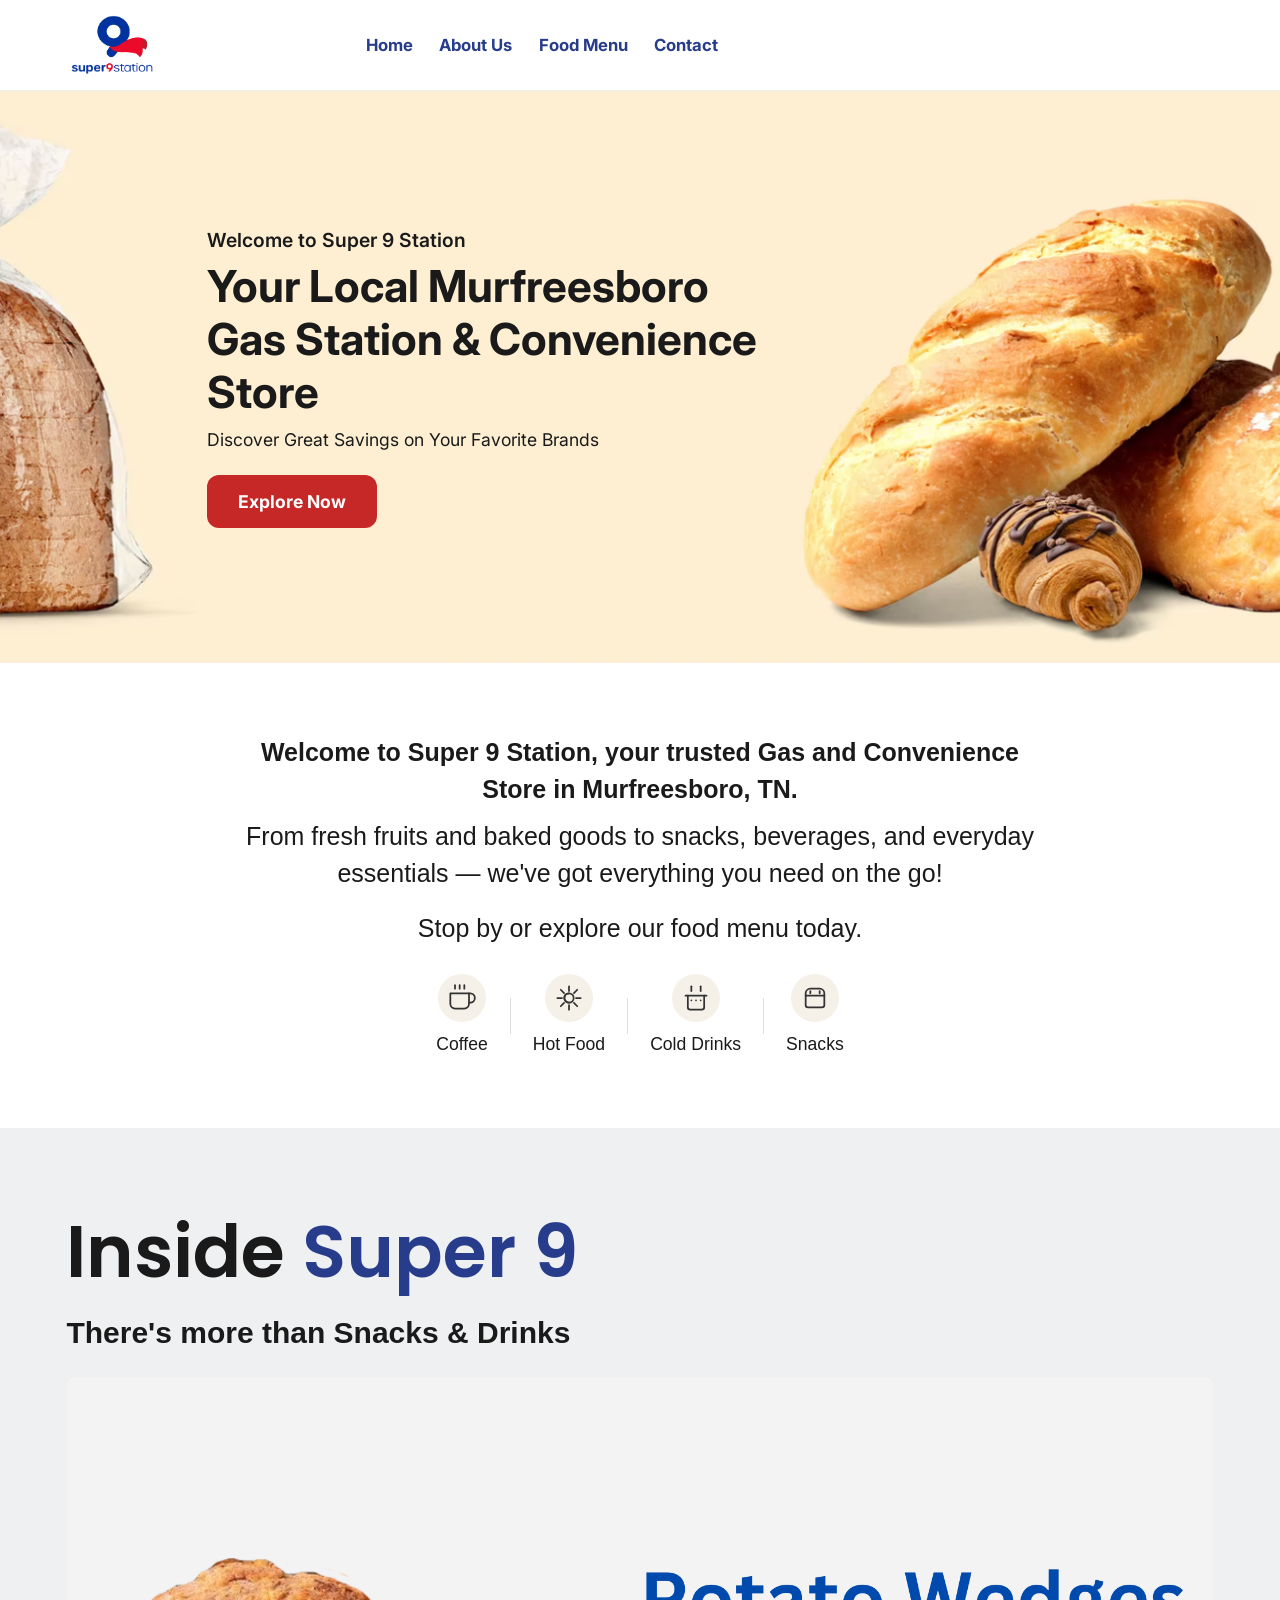
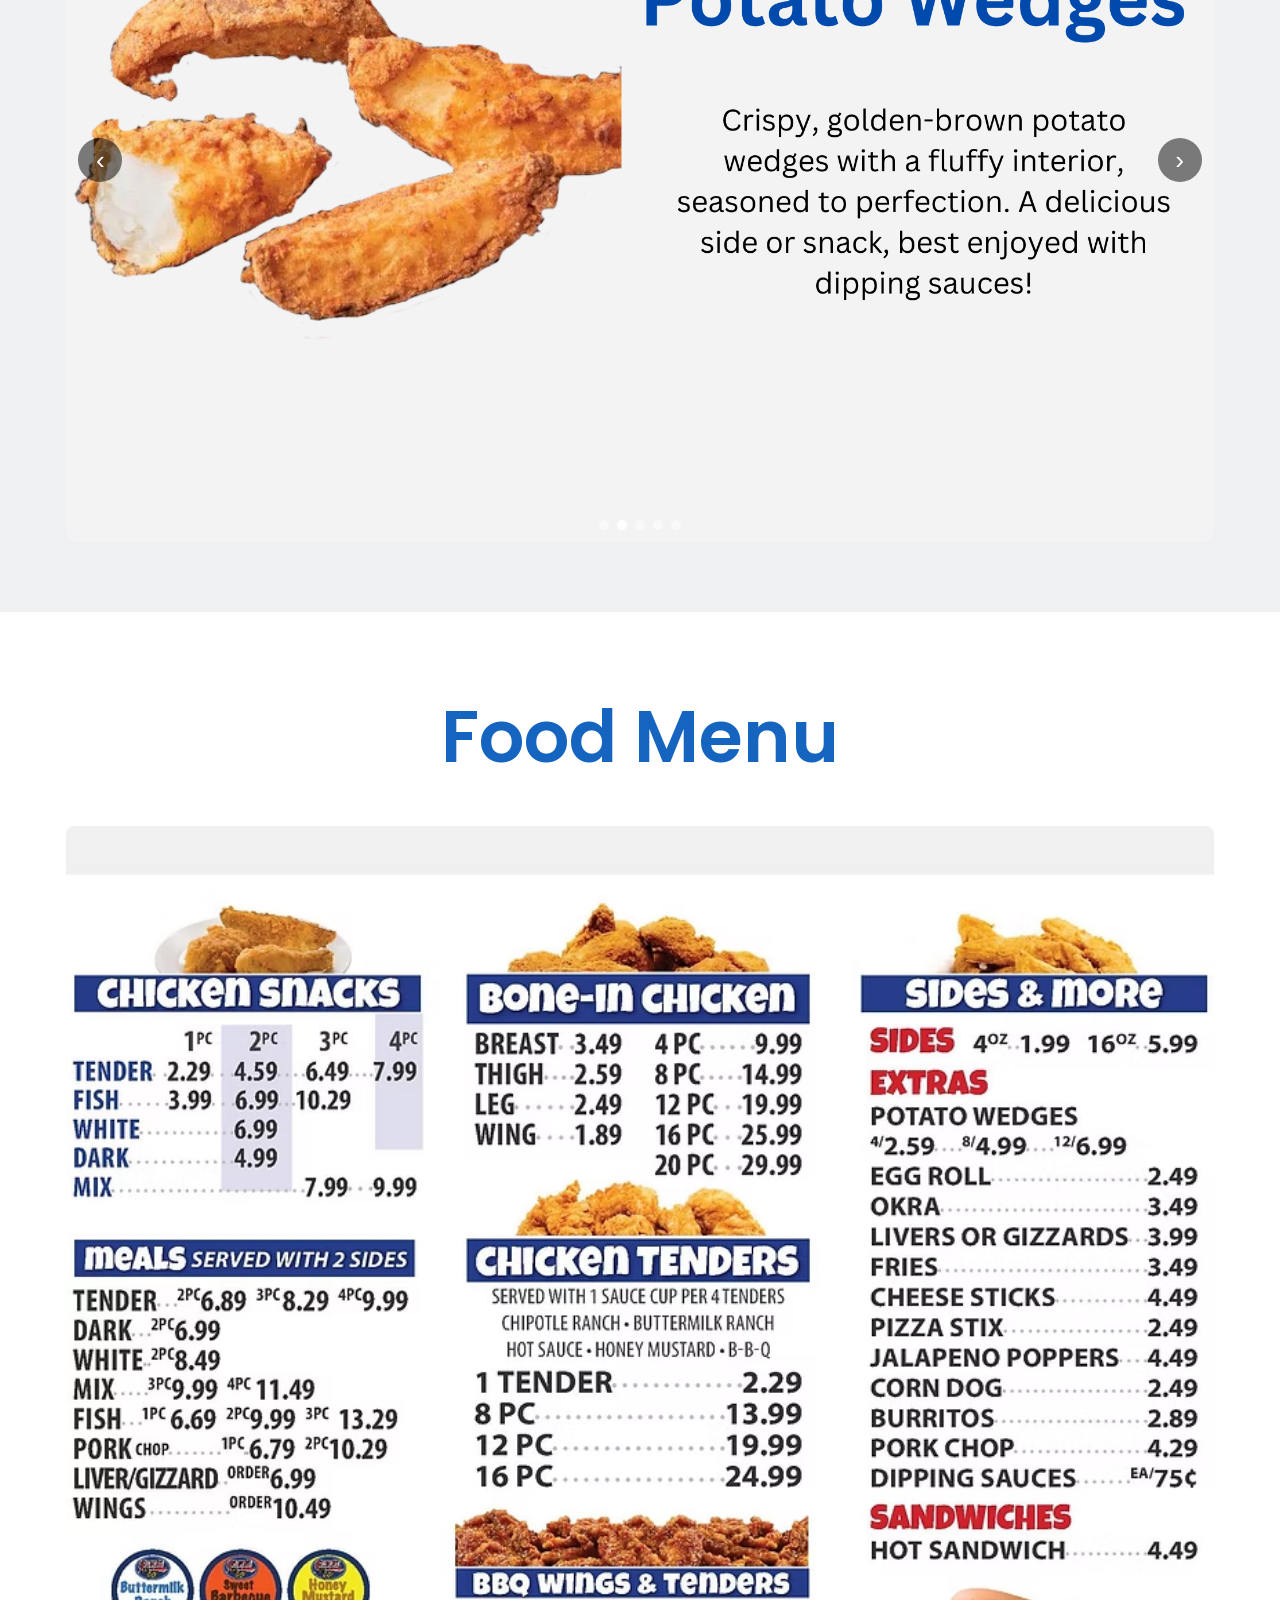
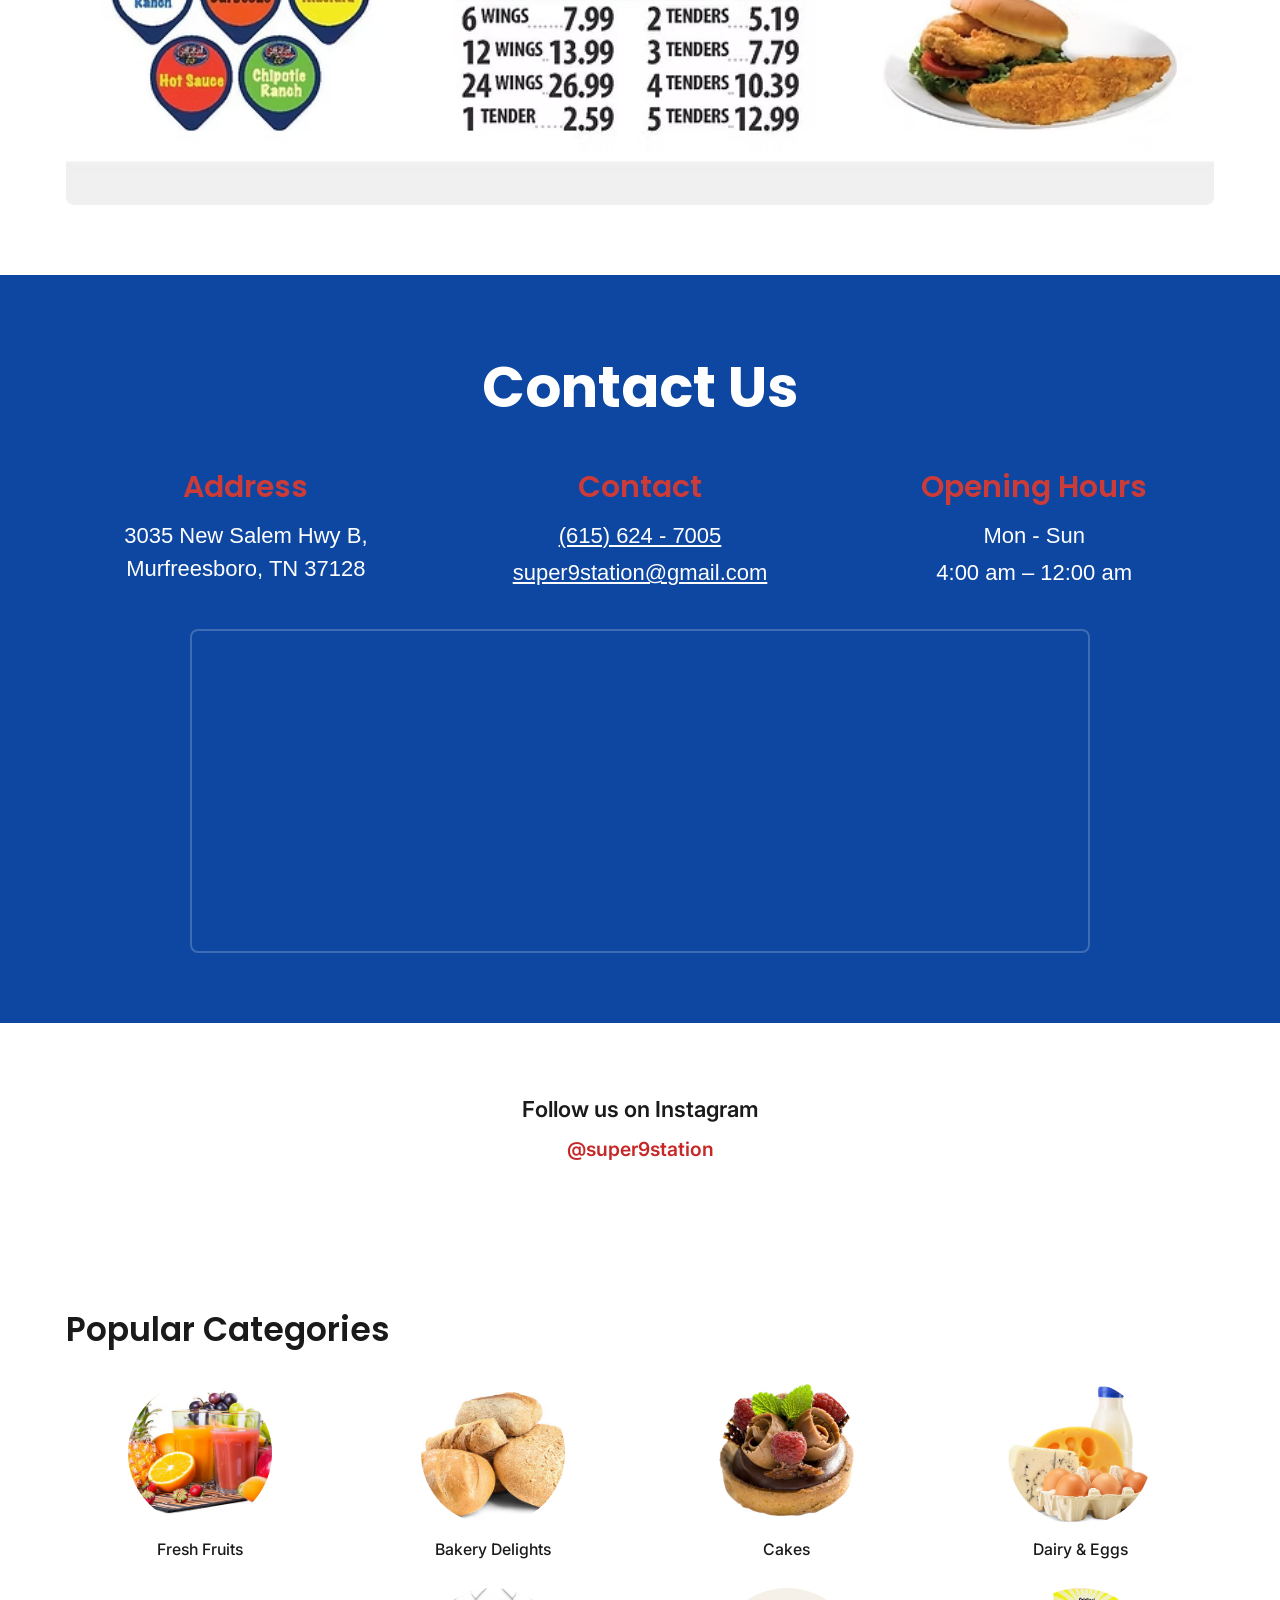
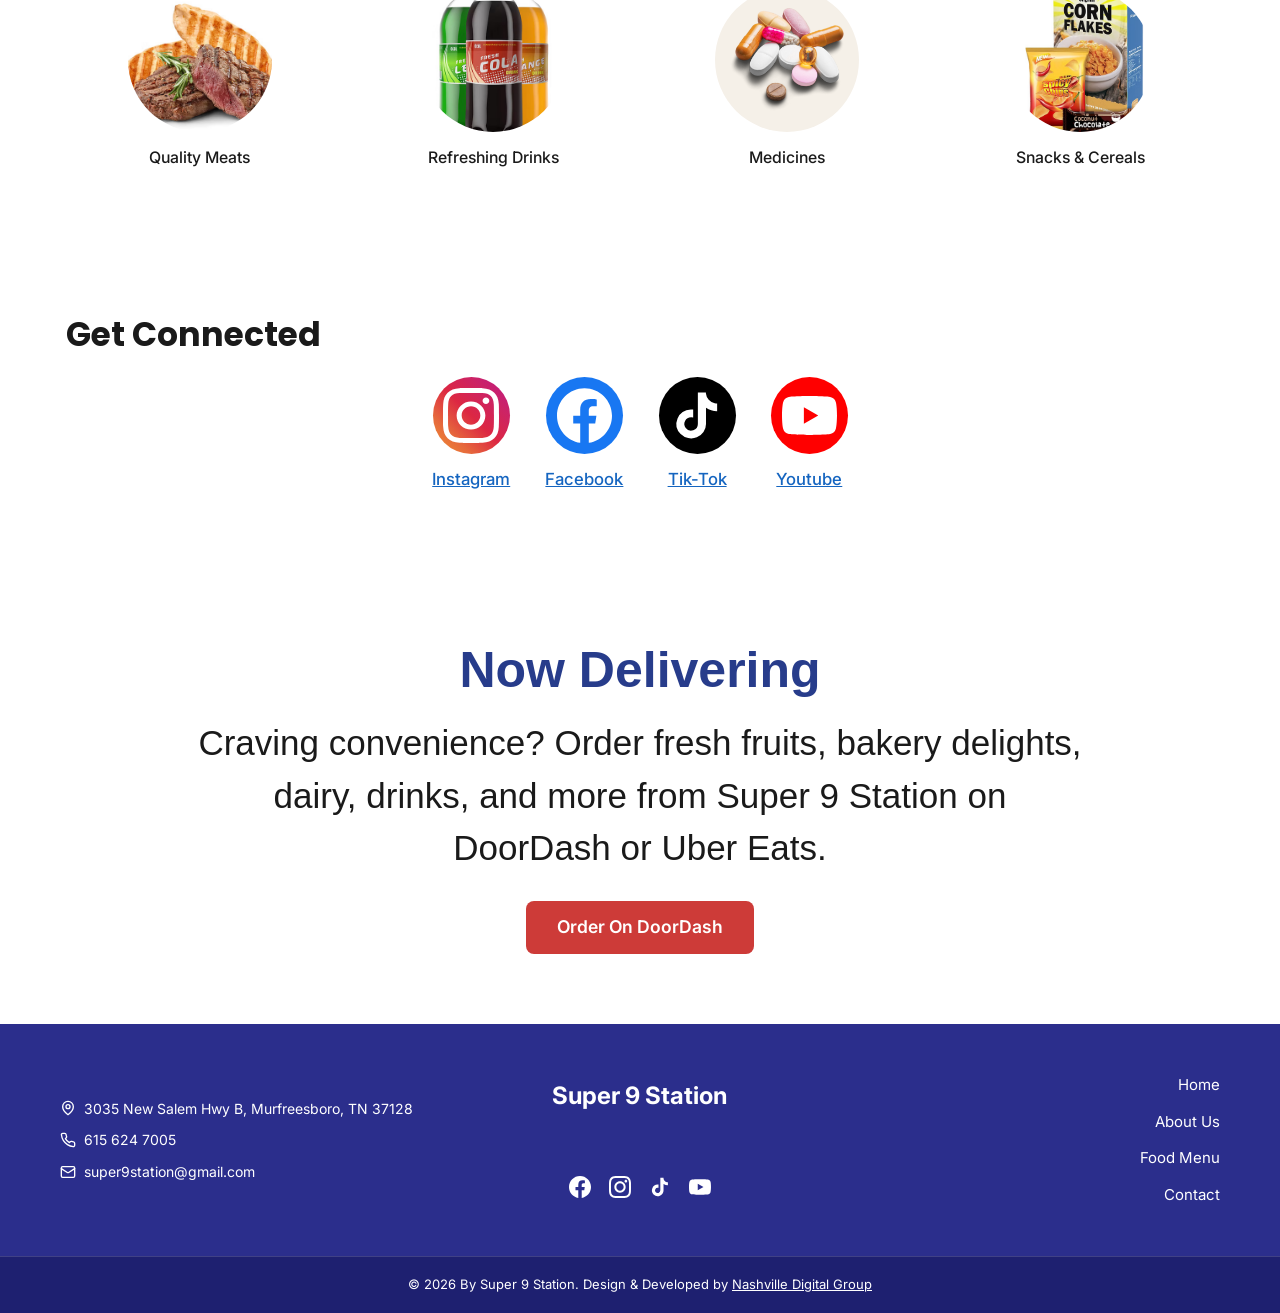
==== commit 42424b0a: "Add domain SEO: canonical URLs, og:url/og:image for super9tn.com, robots.txt, sitemap.xml; remove Po" ====
--- a/index.html
+++ b/index.html
@@ -3,6 +3,24 @@
 <head>
   <meta charset="UTF-8" />
   <meta name="viewport" content="width=device-width, initial-scale=1.0" />
+  <!-- Preconnect to third-party origins for faster script loading -->
+  <link rel="preconnect" href="https://www.googletagmanager.com" crossorigin />
+  <link rel="preconnect" href="https://connect.facebook.net" crossorigin />
+  <link rel="preload" href="styles.css" as="style" />
+  <link rel="preload" href="assets/images/logo.png" as="image" />
+  <meta name="description" content="Gas station in Murfreesboro – Super 9 Station. Your local Murfreesboro gas station and convenience store. Fresh food, bakery, snacks, drinks, quality fuel. Open daily. Order on DoorDash." />
+  <meta name="keywords" content="Gas Station in Murfreesboro, Murfreesboro gas station, Super 9 Station, convenience store Murfreesboro TN, fuel Murfreesboro, food menu, DoorDash, bakery, snacks, drinks" />
+  <!-- Open Graph -->
+  <meta property="og:type" content="website" />
+  <meta property="og:url" content="https://super9tn.com/" />
+  <meta property="og:title" content="Gas Station in Murfreesboro | Super 9 Station | Convenience Store" />
+  <meta property="og:description" content="Gas station in Murfreesboro – Super 9 Station. Your local Murfreesboro gas station and convenience store. Fresh food, quality fuel. Open daily. Order on DoorDash." />
+  <meta property="og:image" content="https://super9tn.com/assets/images/logo.png" />
+  <meta property="og:locale" content="en_US" />
+  <!-- Twitter Card -->
+  <meta name="twitter:card" content="summary" />
+  <meta name="twitter:title" content="Gas Station in Murfreesboro | Super 9 Station | Convenience Store" />
+  <meta name="twitter:description" content="Gas station in Murfreesboro – Super 9 Station. Your local gas station and convenience store. Fresh food, quality fuel. Open daily." />
   <!-- Google Tag Manager -->
   <script>(function(w,d,s,l,i){w[l]=w[l]||[];w[l].push({'gtm.start':
   new Date().getTime(),event:'gtm.js'});var f=d.getElementsByTagName(s)[0],
@@ -35,7 +53,35 @@
     src="https://www.facebook.com/tr?id=1985824572204156&ev=PageView&noscript=1"
     alt="" /></noscript>
   <!-- End Meta Pixel Code -->
-  <title>Super 9 Station | Gas & Convenience Store in Murfreesboro</title>
+  <title>Gas Station in Murfreesboro | Super 9 Station | Convenience Store</title>
+  <link rel="icon" href="assets/images/logo.png" type="image/png" />
+  <link rel="canonical" href="https://super9tn.com/" />
+  <!-- LocalBusiness schema for local SEO -->
+  <script type="application/ld+json">
+  {
+    "@context": "https://schema.org",
+    "@type": "GasStation",
+    "name": "Super 9 Station",
+    "description": "Gas station in Murfreesboro and convenience store. Fresh food, bakery, snacks, drinks, quality fuel. Open daily.",
+    "address": {
+      "@type": "PostalAddress",
+      "streetAddress": "3035 New Salem Hwy B",
+      "addressLocality": "Murfreesboro",
+      "addressRegion": "TN",
+      "postalCode": "37128"
+    },
+    "telephone": "+1-615-624-7005",
+    "email": "super9station@gmail.com",
+    "openingHoursSpecification": {
+      "@type": "OpeningHoursSpecification",
+      "dayOfWeek": ["Monday", "Tuesday", "Wednesday", "Thursday", "Friday", "Saturday", "Sunday"],
+      "opens": "04:00",
+      "closes": "00:00"
+    },
+    "url": "https://super9tn.com",
+    "priceRange": "$$"
+  }
+  </script>
   <link rel="stylesheet" href="styles.css" />
   <link rel="preconnect" href="https://fonts.googleapis.com" />
   <link rel="preconnect" href="https://fonts.gstatic.com" crossorigin />
@@ -50,7 +96,7 @@
   <header class="header" id="top">
     <div class="header-inner container">
       <a href="index.html" class="logo">
-        <img src="assets/images/logo.png" alt="Super 9 Station" class="logo-img" />
+        <img src="assets/images/logo.png" alt="Super 9 Station" class="logo-img" fetchpriority="high" width="240" height="64" />
       </a>
       <nav class="nav">
         <a href="#home">Home</a>
@@ -126,19 +172,19 @@
         <div class="inside-carousel" aria-label="Inside Super 9 Station gallery">
           <div class="inside-carousel-track">
             <div class="inside-carousel-slide is-active">
-              <img src="assets/images/Inside-Super9/inside-store.png" alt="Inside Super 9 Station" />
+              <img src="assets/images/Inside-Super9/inside-store.png" alt="Inside Super 9 Station" loading="lazy" width="800" height="450" />
             </div>
             <div class="inside-carousel-slide">
-              <img src="assets/images/Inside-Super9/food-menu-banner.png" alt="Food menu at Super 9 Station" />
+              <img src="assets/images/Inside-Super9/food-menu-banner.png" alt="Food menu at Super 9 Station" loading="lazy" width="800" height="450" />
             </div>
             <div class="inside-carousel-slide">
-              <img src="assets/images/Inside-Super9/chicken-breast.png" alt="Chicken at Super 9 Station" />
+              <img src="assets/images/Inside-Super9/chicken-breast.png" alt="Chicken at Super 9 Station" loading="lazy" width="800" height="450" />
             </div>
             <div class="inside-carousel-slide">
-              <img src="assets/images/Inside-Super9/chicken-wing.png" alt="Chicken wings at Super 9 Station" />
+              <img src="assets/images/Inside-Super9/chicken-wing.png" alt="Chicken wings at Super 9 Station" loading="lazy" width="800" height="450" />
             </div>
             <div class="inside-carousel-slide">
-              <img src="assets/images/Inside-Super9/potato-wedges.png" alt="Potato wedges at Super 9 Station" />
+              <img src="assets/images/Inside-Super9/potato-wedges.png" alt="Potato wedges at Super 9 Station" loading="lazy" width="800" height="450" />
             </div>
           </div>
           <button type="button" class="inside-carousel-prev" aria-label="Previous image">‹</button>
@@ -153,7 +199,7 @@
       <div class="container">
         <h2>Food Menu</h2>
         <div class="food-menu-image-wrap">
-          <img src="assets/images/menuImage.avif" alt="Super 9 Station Food Menu" class="food-menu-image" />
+          <img src="assets/images/menuImage.avif" alt="Super 9 Station Food Menu" class="food-menu-image" loading="lazy" width="800" height="600" />
         </div>
       </div>
     </section>
@@ -197,38 +243,38 @@
       <div class="container">
         <h2>Popular Categories</h2>
         <div class="categories-grid">
-          <a href="#" class="category-card">
-            <span class="category-circle"><img src="assets/images/FreshFruits.jpg" alt="Fresh Fruits" /></span>
+          <div class="category-card">
+            <span class="category-circle"><img src="assets/images/FreshFruits.jpg" alt="Fresh Fruits" loading="lazy" width="144" height="144" /></span>
             <span class="category-label">Fresh Fruits</span>
-          </a>
-          <a href="#" class="category-card">
-            <span class="category-circle"><img src="assets/images/BakeryDelights.jpg" alt="Bakery Delights" /></span>
+          </div>
+          <div class="category-card">
+            <span class="category-circle"><img src="assets/images/BakeryDelights.jpg" alt="Bakery Delights" loading="lazy" width="144" height="144" /></span>
             <span class="category-label">Bakery Delights</span>
-          </a>
-          <a href="#" class="category-card">
-            <span class="category-circle"><img src="assets/images/Cakes.jpg" alt="Cakes" /></span>
+          </div>
+          <div class="category-card">
+            <span class="category-circle"><img src="assets/images/Cakes.jpg" alt="Cakes" loading="lazy" width="144" height="144" /></span>
             <span class="category-label">Cakes</span>
-          </a>
-          <a href="#" class="category-card">
-            <span class="category-circle"><img src="assets/images/Dairy%26Eggs.jpg" alt="Dairy &amp; Eggs" /></span>
+          </div>
+          <div class="category-card">
+            <span class="category-circle"><img src="assets/images/Dairy%26Eggs.jpg" alt="Dairy &amp; Eggs" loading="lazy" width="144" height="144" /></span>
             <span class="category-label">Dairy & Eggs</span>
-          </a>
-          <a href="#" class="category-card">
-            <span class="category-circle"><img src="assets/images/QualityMeats.jpg" alt="Quality Meats" /></span>
+          </div>
+          <div class="category-card">
+            <span class="category-circle"><img src="assets/images/QualityMeats.jpg" alt="Quality Meats" loading="lazy" width="144" height="144" /></span>
             <span class="category-label">Quality Meats</span>
-          </a>
-          <a href="#" class="category-card">
-            <span class="category-circle"><img src="assets/images/RefreshingDrinks.jpg" alt="Refreshing Drinks" /></span>
+          </div>
+          <div class="category-card">
+            <span class="category-circle"><img src="assets/images/RefreshingDrinks.jpg" alt="Refreshing Drinks" loading="lazy" width="144" height="144" /></span>
             <span class="category-label">Refreshing Drinks</span>
-          </a>
-          <a href="#" class="category-card">
-            <span class="category-circle"><img src="assets/images/Medicine.png" alt="Medicines" /></span>
+          </div>
+          <div class="category-card">
+            <span class="category-circle"><img src="assets/images/Medicine.png" alt="Medicines" loading="lazy" width="144" height="144" /></span>
             <span class="category-label">Medicines</span>
-          </a>
-          <a href="#" class="category-card">
-            <span class="category-circle"><img src="assets/images/Snacks%26Cereals.jpg" alt="Snacks &amp; Cereals" /></span>
+          </div>
+          <div class="category-card">
+            <span class="category-circle"><img src="assets/images/Snacks%26Cereals.jpg" alt="Snacks &amp; Cereals" loading="lazy" width="144" height="144" /></span>
             <span class="category-label">Snacks & Cereals</span>
-          </a>
+          </div>
         </div>
       </div>
     </section>
@@ -239,19 +285,19 @@
         <h2>Get Connected</h2>
         <div class="social-icons">
           <a href="https://www.instagram.com/super9station/" target="_blank" rel="noopener" class="social-icon-item social-icon-item--instagram">
-            <span class="social-icon-circle"><img src="assets/images/instagram.svg" alt="" /></span>
+            <span class="social-icon-circle"><img src="assets/images/instagram.svg" alt="" loading="lazy" width="77" height="77" /></span>
             <span class="social-icon-label">Instagram</span>
           </a>
           <a href="https://www.facebook.com/profile.php?id=61566549607362" target="_blank" rel="noopener" class="social-icon-item social-icon-item--facebook">
-            <span class="social-icon-circle"><img src="assets/images/facebook.svg" alt="" /></span>
+            <span class="social-icon-circle"><img src="assets/images/facebook.svg" alt="" loading="lazy" width="77" height="77" /></span>
             <span class="social-icon-label">Facebook</span>
           </a>
           <a href="https://www.tiktok.com/@super9station" target="_blank" rel="noopener" class="social-icon-item social-icon-item--tiktok">
-            <span class="social-icon-circle"><img src="assets/images/tiktok.svg" alt="" /></span>
+            <span class="social-icon-circle"><img src="assets/images/tiktok.svg" alt="" loading="lazy" width="77" height="77" /></span>
             <span class="social-icon-label">Tik-Tok</span>
           </a>
           <a href="https://www.youtube.com/channel/UCqKYD3SZLMKadkViY2DkhBQ" target="_blank" rel="noopener" class="social-icon-item social-icon-item--youtube">
-            <span class="social-icon-circle"><img src="assets/images/youtube.svg" alt="" /></span>
+            <span class="social-icon-circle"><img src="assets/images/youtube.svg" alt="" loading="lazy" width="77" height="77" /></span>
             <span class="social-icon-label">Youtube</span>
           </a>
         </div>
@@ -307,10 +353,10 @@
         </div>
         <div class="footer-col footer-col-social">
           <div class="footer-social-icons">
-            <a href="https://www.facebook.com/profile.php?id=61566549607362" target="_blank" rel="noopener" aria-label="Facebook" class="footer-social-icon"><img src="assets/images/facebook.svg" alt="" /></a>
-            <a href="https://www.instagram.com/super9station/" target="_blank" rel="noopener" aria-label="Instagram" class="footer-social-icon"><img src="assets/images/instagram.svg" alt="" /></a>
-            <a href="https://www.tiktok.com/@super9station" target="_blank" rel="noopener" aria-label="TikTok" class="footer-social-icon"><img src="assets/images/tiktok.svg" alt="" /></a>
-            <a href="https://www.youtube.com/channel/UCqKYD3SZLMKadkViY2DkhBQ" target="_blank" rel="noopener" aria-label="YouTube" class="footer-social-icon"><img src="assets/images/youtube.svg" alt="" /></a>
+            <a href="https://www.facebook.com/profile.php?id=61566549607362" target="_blank" rel="noopener" aria-label="Facebook" class="footer-social-icon"><img src="assets/images/facebook.svg" alt="" loading="lazy" width="22" height="22" /></a>
+            <a href="https://www.instagram.com/super9station/" target="_blank" rel="noopener" aria-label="Instagram" class="footer-social-icon"><img src="assets/images/instagram.svg" alt="" loading="lazy" width="22" height="22" /></a>
+            <a href="https://www.tiktok.com/@super9station" target="_blank" rel="noopener" aria-label="TikTok" class="footer-social-icon"><img src="assets/images/tiktok.svg" alt="" loading="lazy" width="22" height="22" /></a>
+            <a href="https://www.youtube.com/channel/UCqKYD3SZLMKadkViY2DkhBQ" target="_blank" rel="noopener" aria-label="YouTube" class="footer-social-icon"><img src="assets/images/youtube.svg" alt="" loading="lazy" width="22" height="22" /></a>
           </div>
         </div>
       </div>
@@ -322,6 +368,6 @@
     </div>
   </footer>
 
-  <script src="script.js"></script>
+  <script src="script.js" defer></script>
 </body>
 </html>
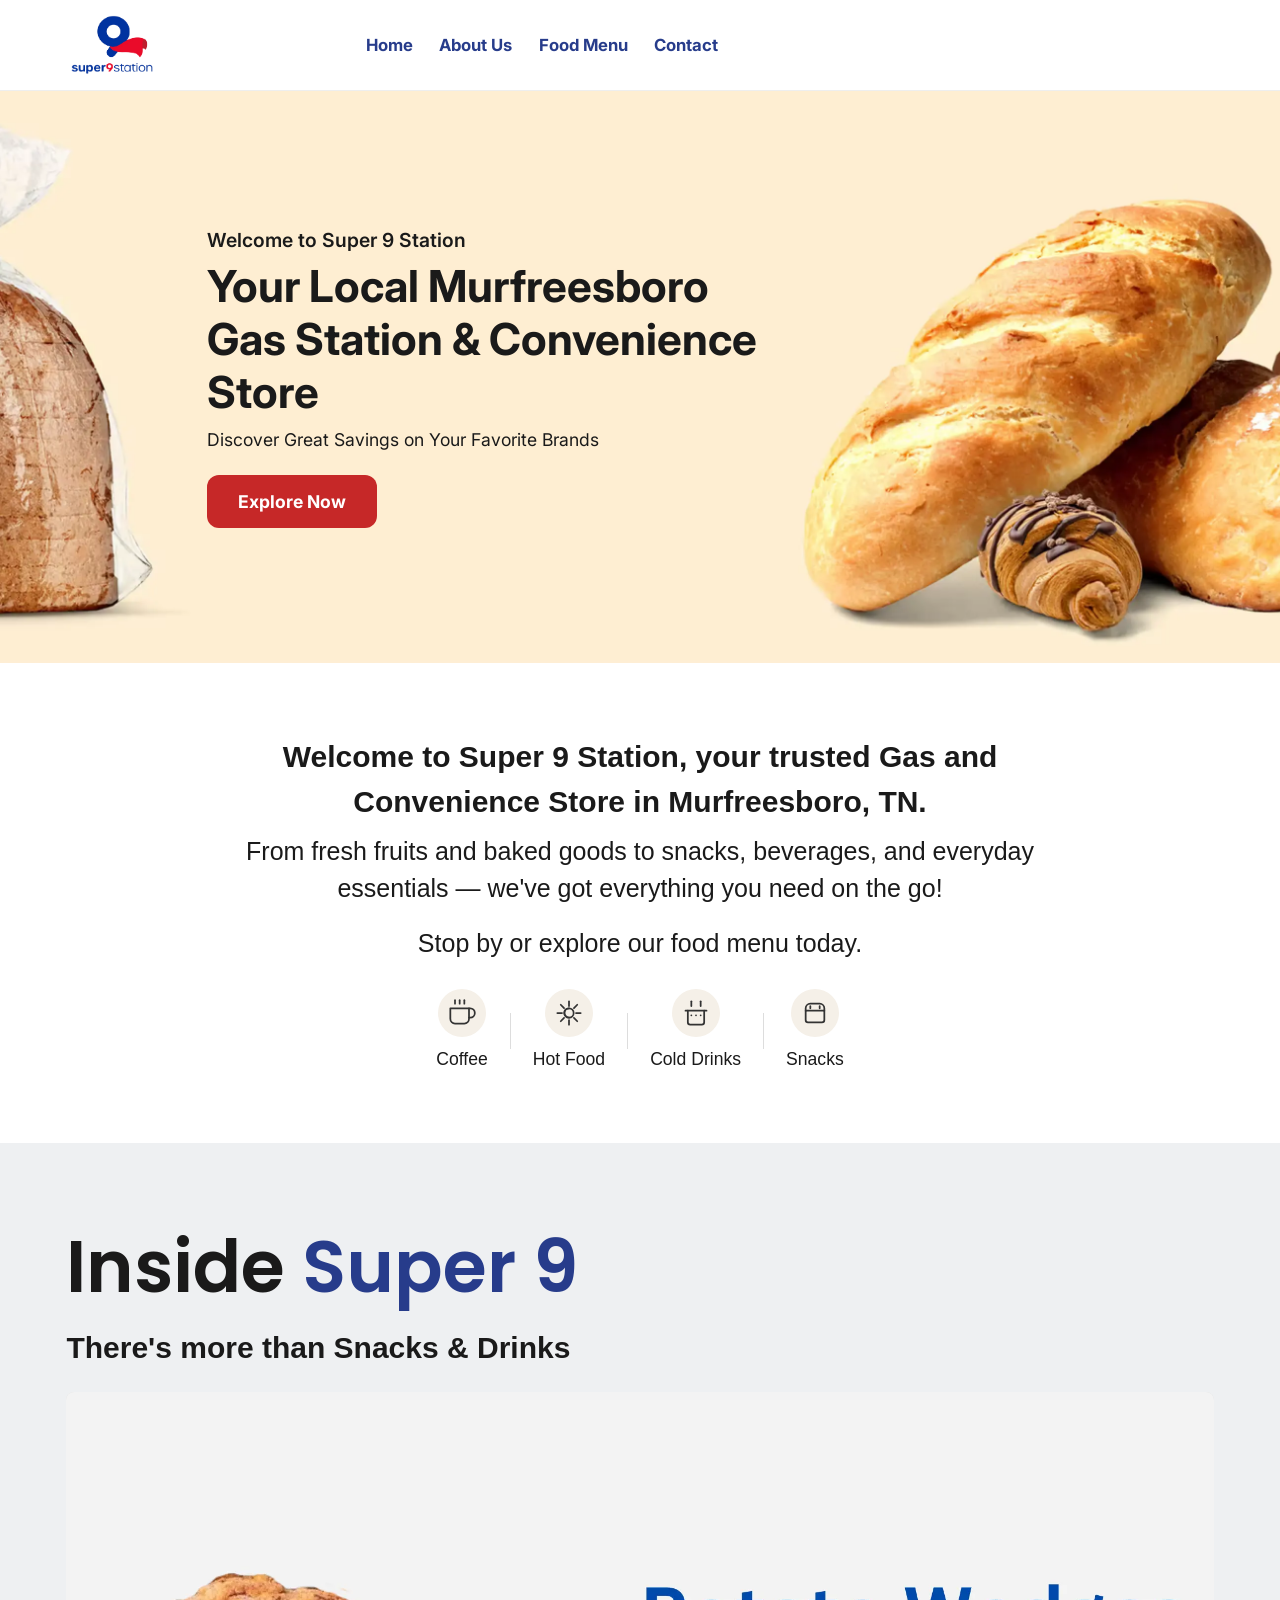
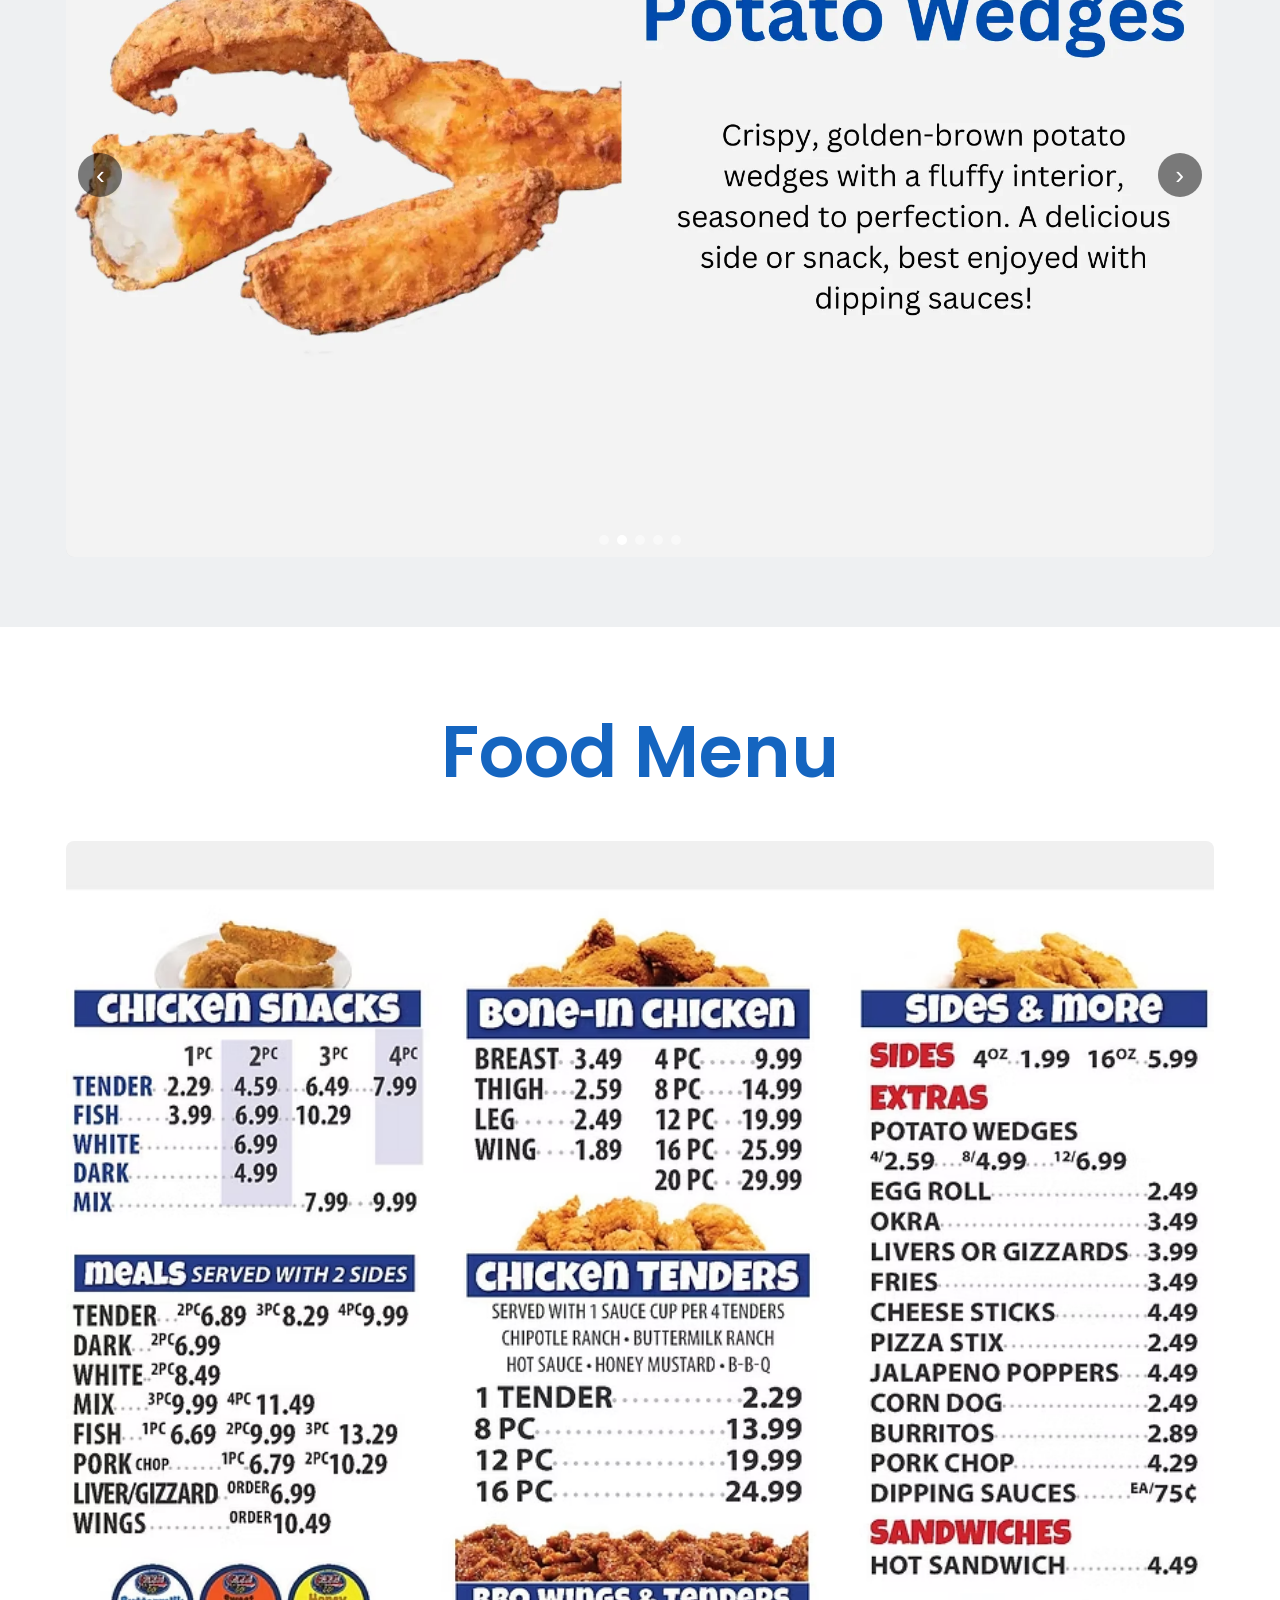
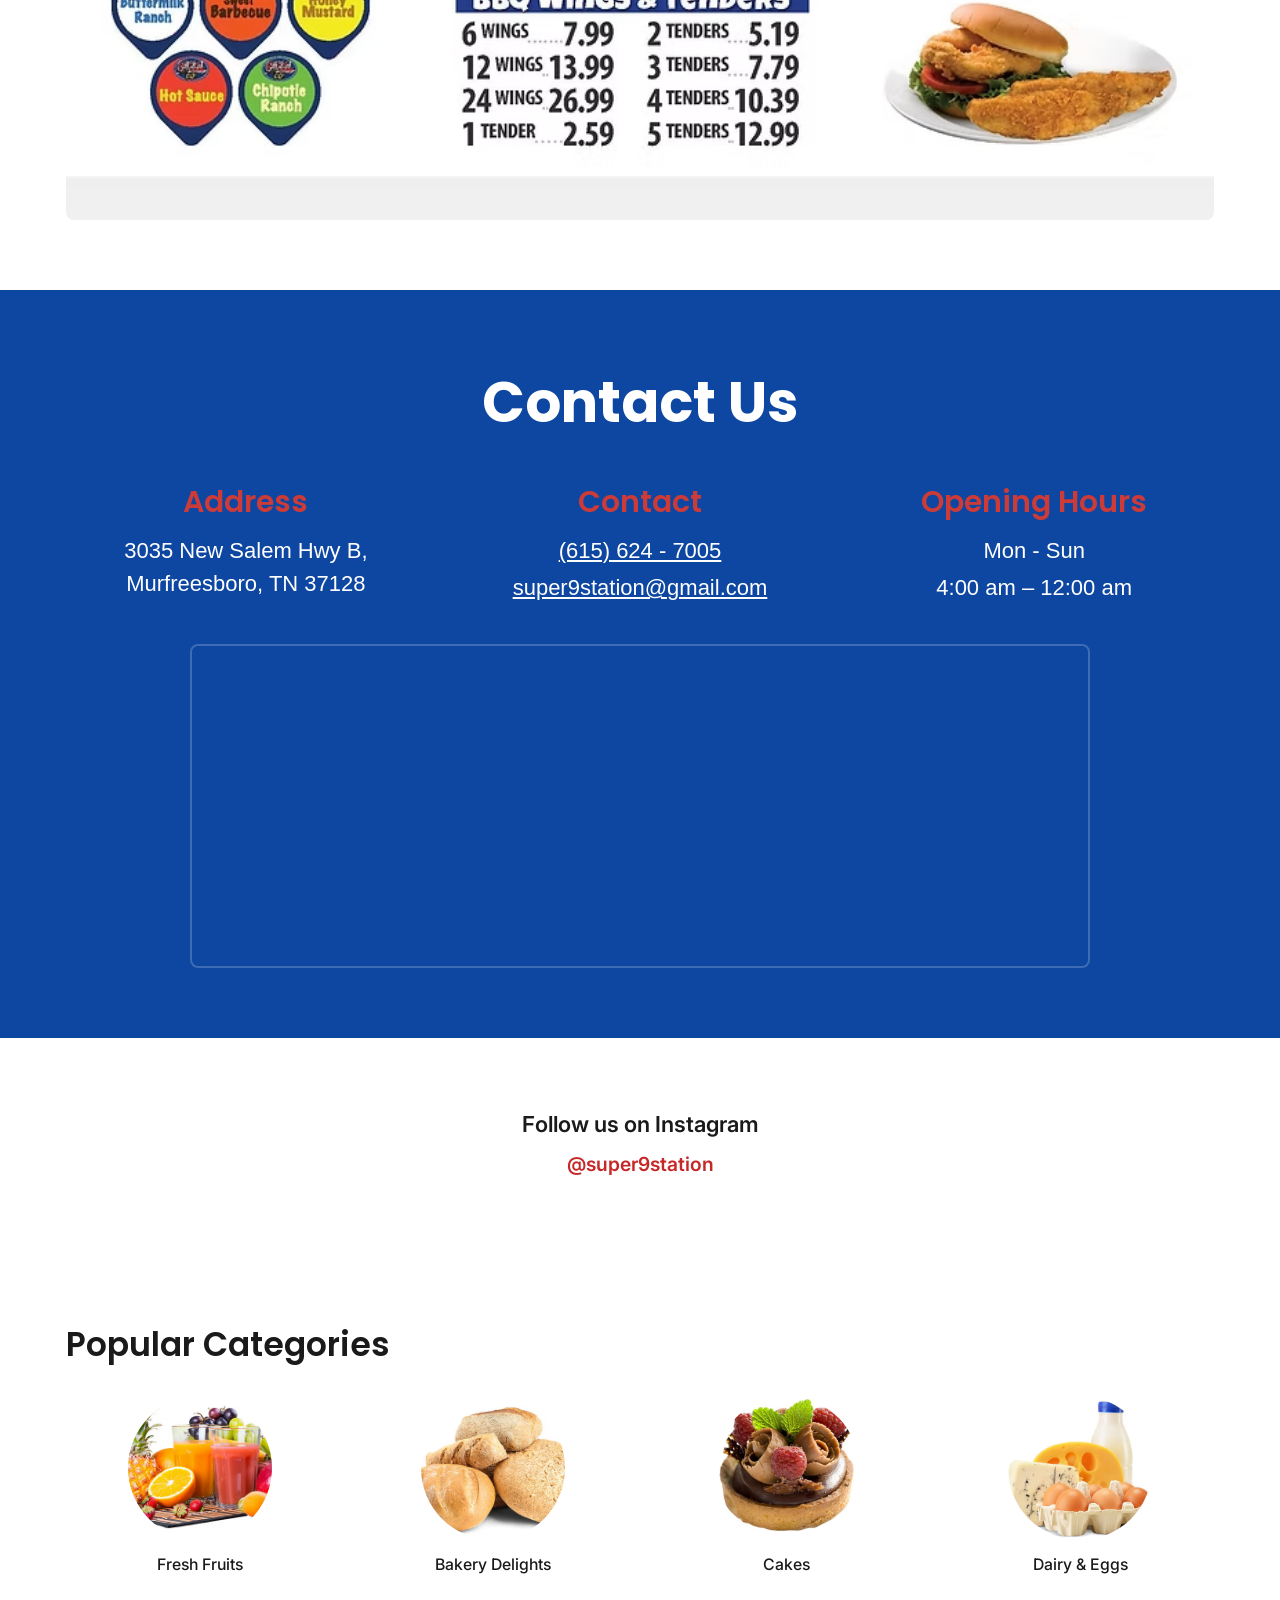
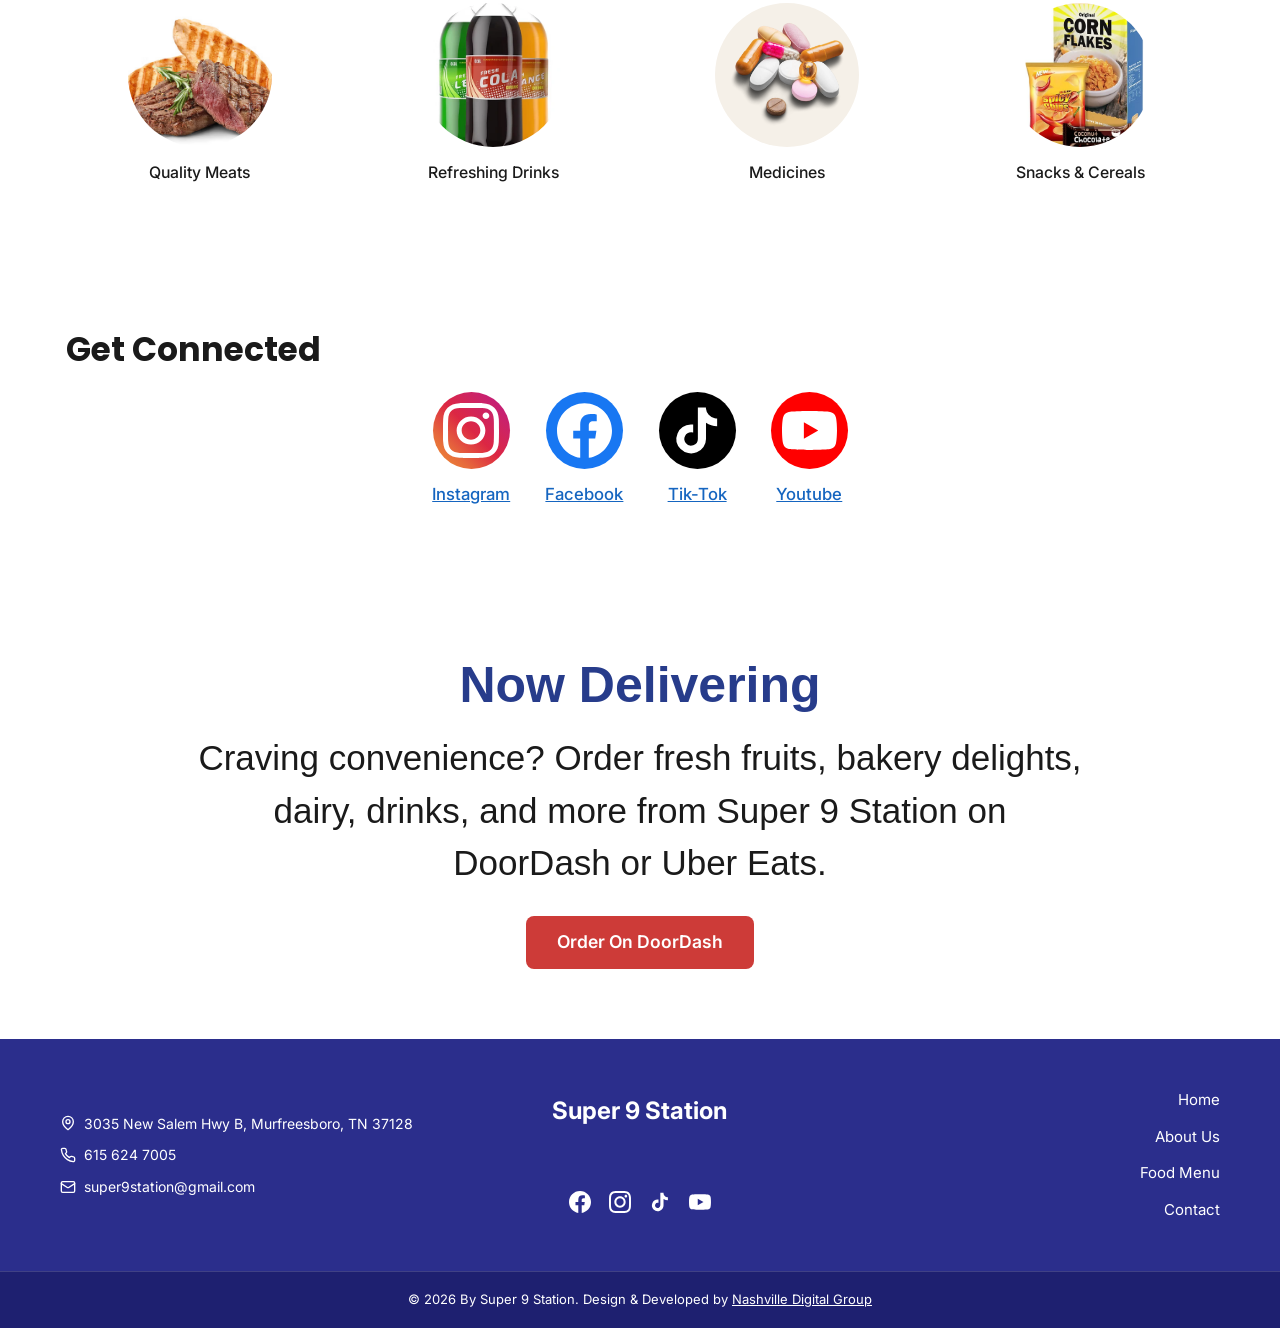
==== commit c0c6e53d: "404 page, WebP images, intro font size, category circles, menu aria-label, skip links, footer phone " ====
--- a/index.html
+++ b/index.html
@@ -8,6 +8,7 @@
   <link rel="preconnect" href="https://connect.facebook.net" crossorigin />
   <link rel="preload" href="styles.css" as="style" />
   <link rel="preload" href="assets/images/logo.png" as="image" />
+  <link rel="preload" href="assets/images/hero-img.webp" as="image" />
   <meta name="description" content="Gas station in Murfreesboro – Super 9 Station. Your local Murfreesboro gas station and convenience store. Fresh food, bakery, snacks, drinks, quality fuel. Open daily. Order on DoorDash." />
   <meta name="keywords" content="Gas Station in Murfreesboro, Murfreesboro gas station, Super 9 Station, convenience store Murfreesboro TN, fuel Murfreesboro, food menu, DoorDash, bakery, snacks, drinks" />
   <!-- Open Graph -->
@@ -21,6 +22,7 @@
   <meta name="twitter:card" content="summary" />
   <meta name="twitter:title" content="Gas Station in Murfreesboro | Super 9 Station | Convenience Store" />
   <meta name="twitter:description" content="Gas station in Murfreesboro – Super 9 Station. Your local gas station and convenience store. Fresh food, quality fuel. Open daily." />
+  <meta name="twitter:image" content="https://super9tn.com/assets/images/logo.png" />
   <!-- Google Tag Manager -->
   <script>(function(w,d,s,l,i){w[l]=w[l]||[];w[l].push({'gtm.start':
   new Date().getTime(),event:'gtm.js'});var f=d.getElementsByTagName(s)[0],
@@ -93,6 +95,7 @@
   <noscript><iframe src="https://www.googletagmanager.com/ns.html?id=GTM-TW4HZH3K"
   height="0" width="0" style="display:none;visibility:hidden"></iframe></noscript>
   <!-- End Google Tag Manager (noscript) -->
+  <a href="#main-content" class="skip-link">Skip to main content</a>
   <header class="header" id="top">
     <div class="header-inner container">
       <a href="index.html" class="logo">
@@ -113,7 +116,7 @@
     </div>
   </header>
 
-  <main>
+  <main id="main-content">
     <!-- Hero: beige bg, left-aligned text, images right -->
     <section class="hero" id="home">
       <div class="container hero-inner">
@@ -172,19 +175,34 @@
         <div class="inside-carousel" aria-label="Inside Super 9 Station gallery">
           <div class="inside-carousel-track">
             <div class="inside-carousel-slide is-active">
-              <img src="assets/images/Inside-Super9/inside-store.png" alt="Inside Super 9 Station" loading="lazy" width="800" height="450" />
+              <picture>
+                <source srcset="assets/images/Inside-Super9/inside-store.webp" type="image/webp" />
+                <img src="assets/images/Inside-Super9/inside-store.png" alt="Inside Super 9 Station" loading="lazy" width="800" height="450" />
+              </picture>
             </div>
             <div class="inside-carousel-slide">
-              <img src="assets/images/Inside-Super9/food-menu-banner.png" alt="Food menu at Super 9 Station" loading="lazy" width="800" height="450" />
+              <picture>
+                <source srcset="assets/images/Inside-Super9/food-menu-banner.webp" type="image/webp" />
+                <img src="assets/images/Inside-Super9/food-menu-banner.png" alt="Food menu at Super 9 Station" loading="lazy" width="800" height="450" />
+              </picture>
             </div>
             <div class="inside-carousel-slide">
-              <img src="assets/images/Inside-Super9/chicken-breast.png" alt="Chicken at Super 9 Station" loading="lazy" width="800" height="450" />
+              <picture>
+                <source srcset="assets/images/Inside-Super9/chicken-breast.webp" type="image/webp" />
+                <img src="assets/images/Inside-Super9/chicken-breast.png" alt="Chicken at Super 9 Station" loading="lazy" width="800" height="450" />
+              </picture>
             </div>
             <div class="inside-carousel-slide">
-              <img src="assets/images/Inside-Super9/chicken-wing.png" alt="Chicken wings at Super 9 Station" loading="lazy" width="800" height="450" />
+              <picture>
+                <source srcset="assets/images/Inside-Super9/chicken-wing.webp" type="image/webp" />
+                <img src="assets/images/Inside-Super9/chicken-wing.png" alt="Chicken wings at Super 9 Station" loading="lazy" width="800" height="450" />
+              </picture>
             </div>
             <div class="inside-carousel-slide">
-              <img src="assets/images/Inside-Super9/potato-wedges.png" alt="Potato wedges at Super 9 Station" loading="lazy" width="800" height="450" />
+              <picture>
+                <source srcset="assets/images/Inside-Super9/potato-wedges.webp" type="image/webp" />
+                <img src="assets/images/Inside-Super9/potato-wedges.png" alt="Potato wedges at Super 9 Station" loading="lazy" width="800" height="450" />
+              </picture>
             </div>
           </div>
           <button type="button" class="inside-carousel-prev" aria-label="Previous image">‹</button>
@@ -244,35 +262,63 @@
         <h2>Popular Categories</h2>
         <div class="categories-grid">
           <div class="category-card">
-            <span class="category-circle"><img src="assets/images/FreshFruits.jpg" alt="Fresh Fruits" loading="lazy" width="144" height="144" /></span>
+            <span class="category-circle">
+              <img src="assets/images/FreshFruits.jpg" alt="Fresh Fruits" loading="lazy" width="144" height="144" />
+            </span>
             <span class="category-label">Fresh Fruits</span>
           </div>
           <div class="category-card">
-            <span class="category-circle"><img src="assets/images/BakeryDelights.jpg" alt="Bakery Delights" loading="lazy" width="144" height="144" /></span>
+            <span class="category-circle">
+              <img src="assets/images/BakeryDelights.jpg" alt="Bakery Delights" loading="lazy" width="144" height="144" />
+            </span>
             <span class="category-label">Bakery Delights</span>
           </div>
           <div class="category-card">
-            <span class="category-circle"><img src="assets/images/Cakes.jpg" alt="Cakes" loading="lazy" width="144" height="144" /></span>
+            <span class="category-circle">
+              <picture>
+                <source srcset="assets/images/Cakes.webp" type="image/webp" />
+                <img src="assets/images/Cakes.jpg" alt="Cakes" loading="lazy" width="144" height="144" />
+              </picture>
+            </span>
             <span class="category-label">Cakes</span>
           </div>
           <div class="category-card">
-            <span class="category-circle"><img src="assets/images/Dairy%26Eggs.jpg" alt="Dairy &amp; Eggs" loading="lazy" width="144" height="144" /></span>
+            <span class="category-circle">
+              <img src="assets/images/Dairy%26Eggs.jpg" alt="Dairy &amp; Eggs" loading="lazy" width="144" height="144" />
+            </span>
             <span class="category-label">Dairy & Eggs</span>
           </div>
           <div class="category-card">
-            <span class="category-circle"><img src="assets/images/QualityMeats.jpg" alt="Quality Meats" loading="lazy" width="144" height="144" /></span>
+            <span class="category-circle">
+              <img src="assets/images/QualityMeats.jpg" alt="Quality Meats" loading="lazy" width="144" height="144" />
+            </span>
             <span class="category-label">Quality Meats</span>
           </div>
           <div class="category-card">
-            <span class="category-circle"><img src="assets/images/RefreshingDrinks.jpg" alt="Refreshing Drinks" loading="lazy" width="144" height="144" /></span>
+            <span class="category-circle">
+              <picture>
+                <source srcset="assets/images/RefreshingDrinks.webp" type="image/webp" />
+                <img src="assets/images/RefreshingDrinks.jpg" alt="Refreshing Drinks" loading="lazy" width="144" height="144" />
+              </picture>
+            </span>
             <span class="category-label">Refreshing Drinks</span>
           </div>
           <div class="category-card">
-            <span class="category-circle"><img src="assets/images/Medicine.png" alt="Medicines" loading="lazy" width="144" height="144" /></span>
+            <span class="category-circle">
+              <picture>
+                <source srcset="assets/images/Medicine.webp" type="image/webp" />
+                <img src="assets/images/Medicine.png" alt="Medicines" loading="lazy" width="144" height="144" />
+              </picture>
+            </span>
             <span class="category-label">Medicines</span>
           </div>
           <div class="category-card">
-            <span class="category-circle"><img src="assets/images/Snacks%26Cereals.jpg" alt="Snacks &amp; Cereals" loading="lazy" width="144" height="144" /></span>
+            <span class="category-circle">
+              <picture>
+                <source srcset="assets/images/Snacks%26Cereals.webp" type="image/webp" />
+                <img src="assets/images/Snacks%26Cereals.jpg" alt="Snacks &amp; Cereals" loading="lazy" width="144" height="144" />
+              </picture>
+            </span>
             <span class="category-label">Snacks & Cereals</span>
           </div>
         </div>
@@ -330,7 +376,7 @@
               <span class="footer-contact-icon" aria-hidden="true">
                 <svg xmlns="http://www.w3.org/2000/svg" width="16" height="16" viewBox="0 0 24 24" fill="none" stroke="currentColor" stroke-width="2" stroke-linecap="round" stroke-linejoin="round"><path d="M22 16.92v3a2 2 0 0 1-2.18 2 19.79 19.79 0 0 1-8.63-3.07 19.5 19.5 0 0 1-6-6 19.79 19.79 0 0 1-3.07-8.67A2 2 0 0 1 4.11 2h3a2 2 0 0 1 2 1.72 12.84 12.84 0 0 0 .7 2.81 2 2 0 0 1-.45 2.11L8.09 9.91a16 16 0 0 0 6 6l1.27-1.27a2 2 0 0 1 2.11-.45 12.84 12.84 0 0 0 2.81.7A2 2 0 0 1 22 16.92z"/></svg>
               </span>
-              <span>615 624 7005</span>
+              <a href="tel:+16156247005" class="footer-link">615 624 7005</a>
             </div>
             <div class="footer-contact-item">
               <span class="footer-contact-icon" aria-hidden="true">
--- a/styles.css
+++ b/styles.css
@@ -40,6 +40,25 @@
   overflow-x: hidden;
 }
 
+/* Skip link: visible on focus for keyboard/screen reader users */
+.skip-link {
+  position: absolute;
+  top: -100px;
+  left: 1rem;
+  z-index: 9999;
+  padding: 0.75rem 1rem;
+  background: var(--color-royal-blue);
+  color: #fff;
+  font-weight: 600;
+  border-radius: 4px;
+  transition: top 0.2s;
+}
+.skip-link:focus {
+  top: 1rem;
+  outline: 2px solid #fff;
+  outline-offset: 2px;
+}
+
 @media (max-width: 480px) {
   body { font-size: 0.9375rem; }
 }
@@ -141,6 +160,11 @@
   width: 24px;
   height: 2px;
   background: var(--color-text);
+}
+
+.menu-toggle:focus-visible {
+  outline: 2px solid var(--color-royal-blue);
+  outline-offset: 2px;
 }
 
 @media (max-width: 992px) {
@@ -203,7 +227,7 @@
 
 /* Hero: background image, increased height, responsive */
 .hero {
-  background: var(--color-hero-beige) url("assets/images/hero-img.avif") center / cover no-repeat;
+  background: var(--color-hero-beige) url("assets/images/hero-img.webp") center / cover no-repeat;
   padding: 3rem 0;
   position: relative;
   min-height: 572px;
@@ -320,6 +344,7 @@
 
 .intro-text:first-of-type {
   font-weight: 700;
+  font-size: 30px;
 }
 
 .intro-cta {
@@ -380,6 +405,7 @@
 @media (max-width: 768px) {
   .intro { padding: 2.5rem 0; }
   .intro-text { font-size: 22px; }
+  .intro-text:first-of-type { font-size: 26px; }
   .intro-cta { font-size: 22px; margin: 1rem 0 1.25rem; }
 }
 
@@ -747,9 +773,11 @@
   margin-bottom: 0.75rem;
 }
 
+.category-circle picture,
 .category-circle img {
   width: 100%;
   height: 100%;
+  display: block;
   object-fit: cover;
 }
 
--- a/styles.css
+++ b/styles.css
@@ -40,6 +40,25 @@
   overflow-x: hidden;
 }
 
+/* Skip link: visible on focus for keyboard/screen reader users */
+.skip-link {
+  position: absolute;
+  top: -100px;
+  left: 1rem;
+  z-index: 9999;
+  padding: 0.75rem 1rem;
+  background: var(--color-royal-blue);
+  color: #fff;
+  font-weight: 600;
+  border-radius: 4px;
+  transition: top 0.2s;
+}
+.skip-link:focus {
+  top: 1rem;
+  outline: 2px solid #fff;
+  outline-offset: 2px;
+}
+
 @media (max-width: 480px) {
   body { font-size: 0.9375rem; }
 }
@@ -141,6 +160,11 @@
   width: 24px;
   height: 2px;
   background: var(--color-text);
+}
+
+.menu-toggle:focus-visible {
+  outline: 2px solid var(--color-royal-blue);
+  outline-offset: 2px;
 }
 
 @media (max-width: 992px) {
@@ -203,7 +227,7 @@
 
 /* Hero: background image, increased height, responsive */
 .hero {
-  background: var(--color-hero-beige) url("assets/images/hero-img.avif") center / cover no-repeat;
+  background: var(--color-hero-beige) url("assets/images/hero-img.webp") center / cover no-repeat;
   padding: 3rem 0;
   position: relative;
   min-height: 572px;
@@ -320,6 +344,7 @@
 
 .intro-text:first-of-type {
   font-weight: 700;
+  font-size: 30px;
 }
 
 .intro-cta {
@@ -380,6 +405,7 @@
 @media (max-width: 768px) {
   .intro { padding: 2.5rem 0; }
   .intro-text { font-size: 22px; }
+  .intro-text:first-of-type { font-size: 26px; }
   .intro-cta { font-size: 22px; margin: 1rem 0 1.25rem; }
 }
 
@@ -747,9 +773,11 @@
   margin-bottom: 0.75rem;
 }
 
+.category-circle picture,
 .category-circle img {
   width: 100%;
   height: 100%;
+  display: block;
   object-fit: cover;
 }
 
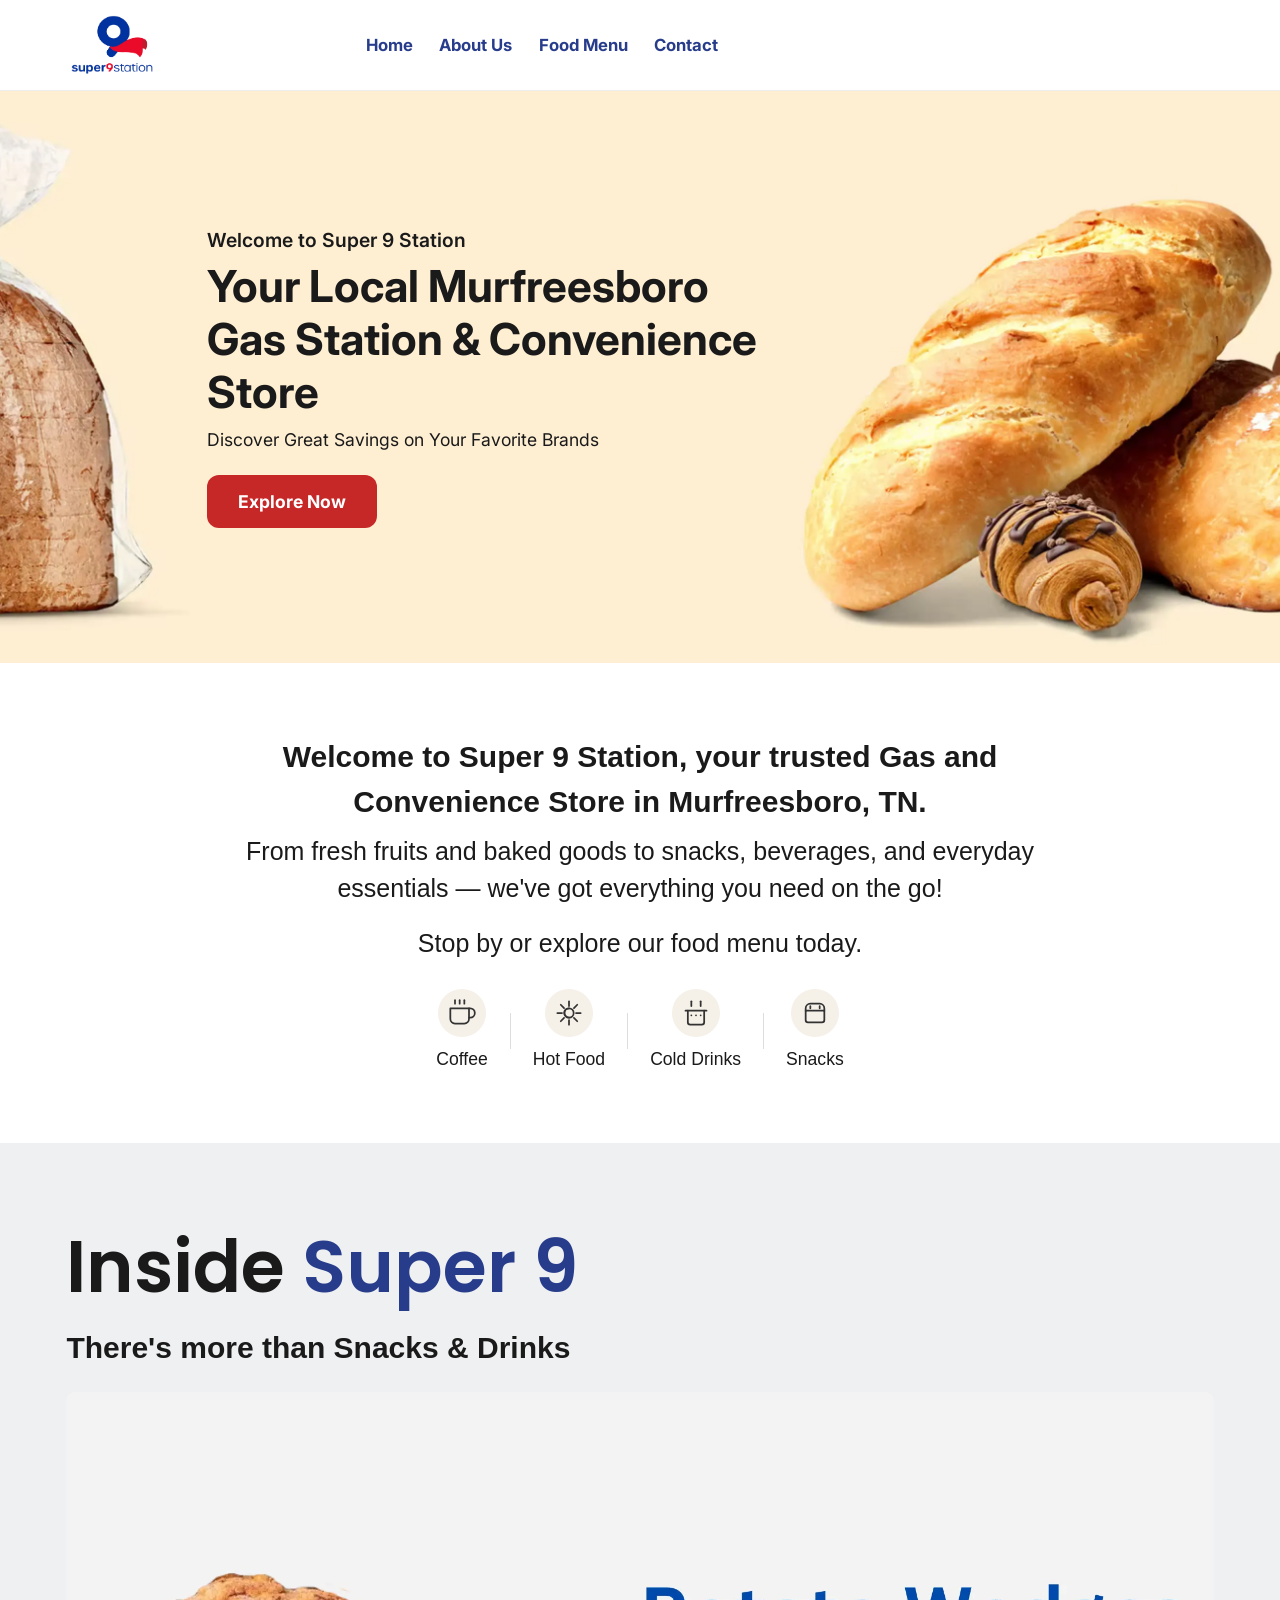
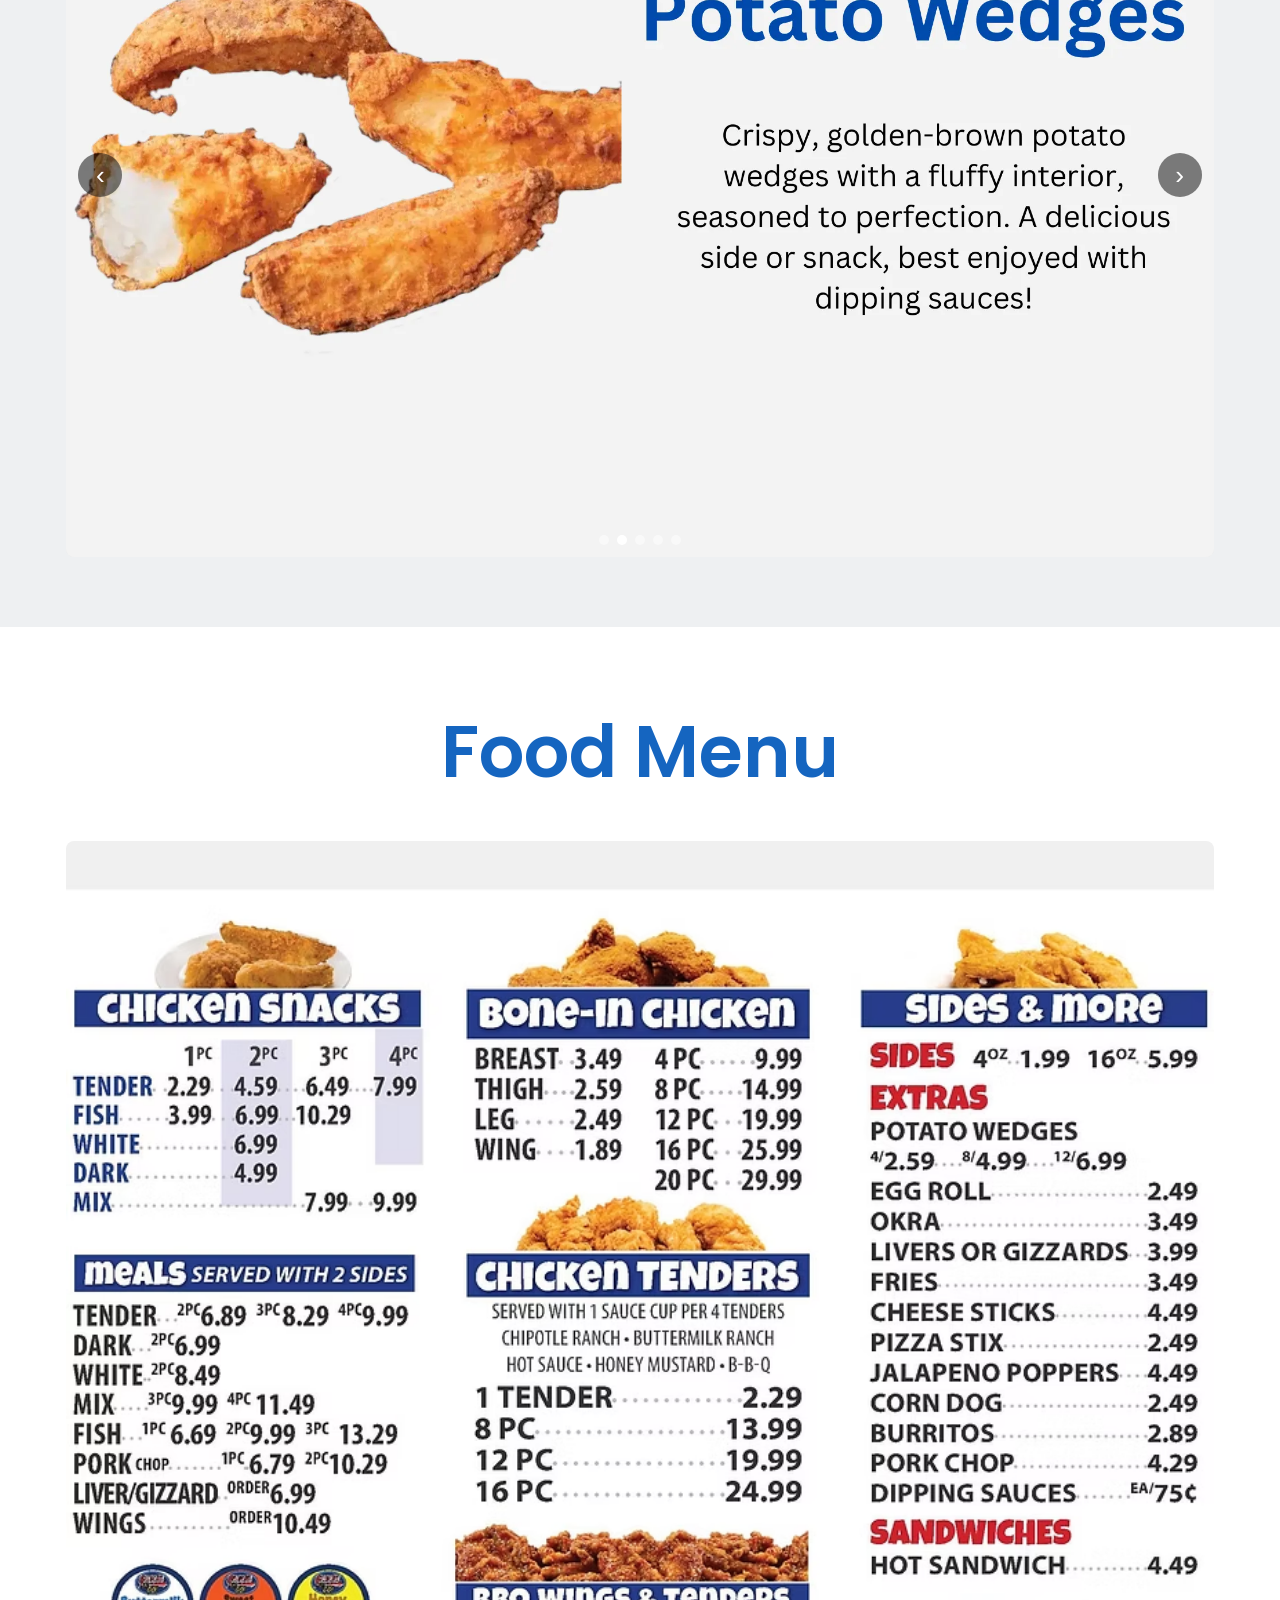
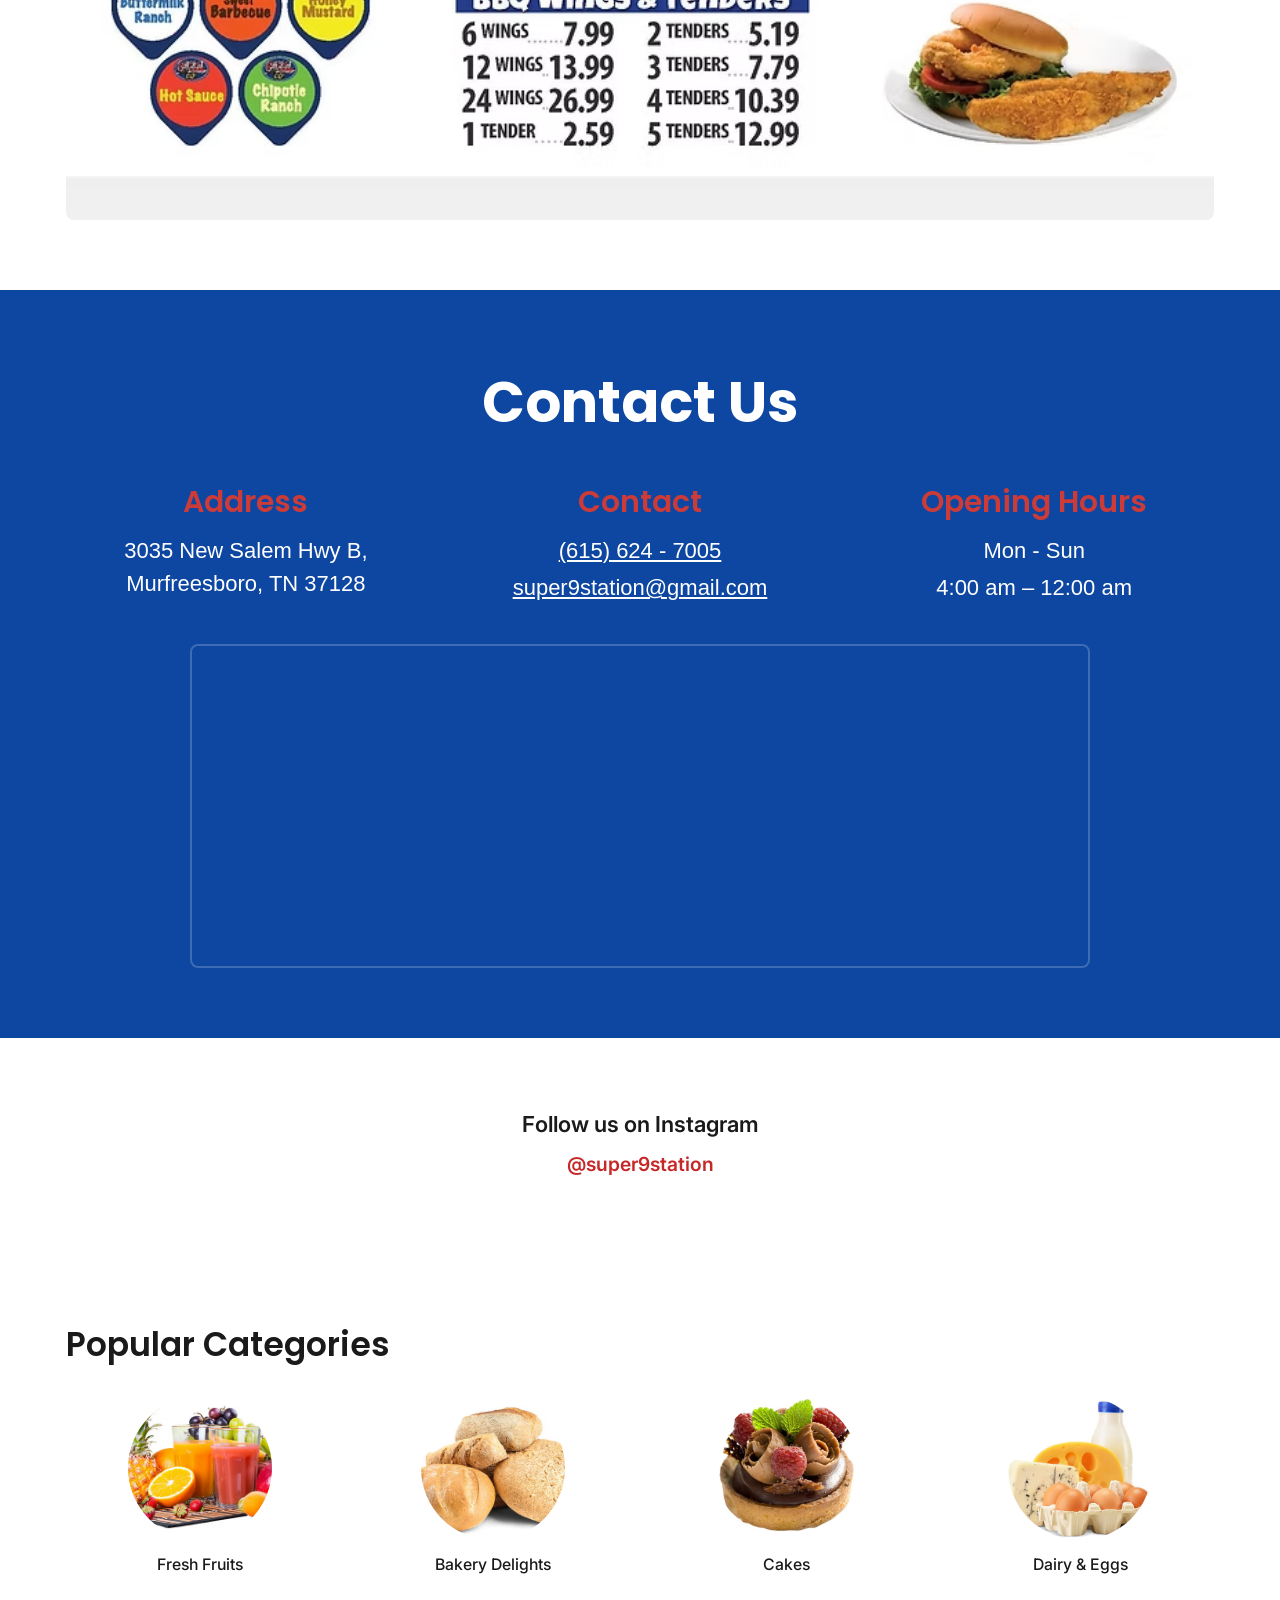
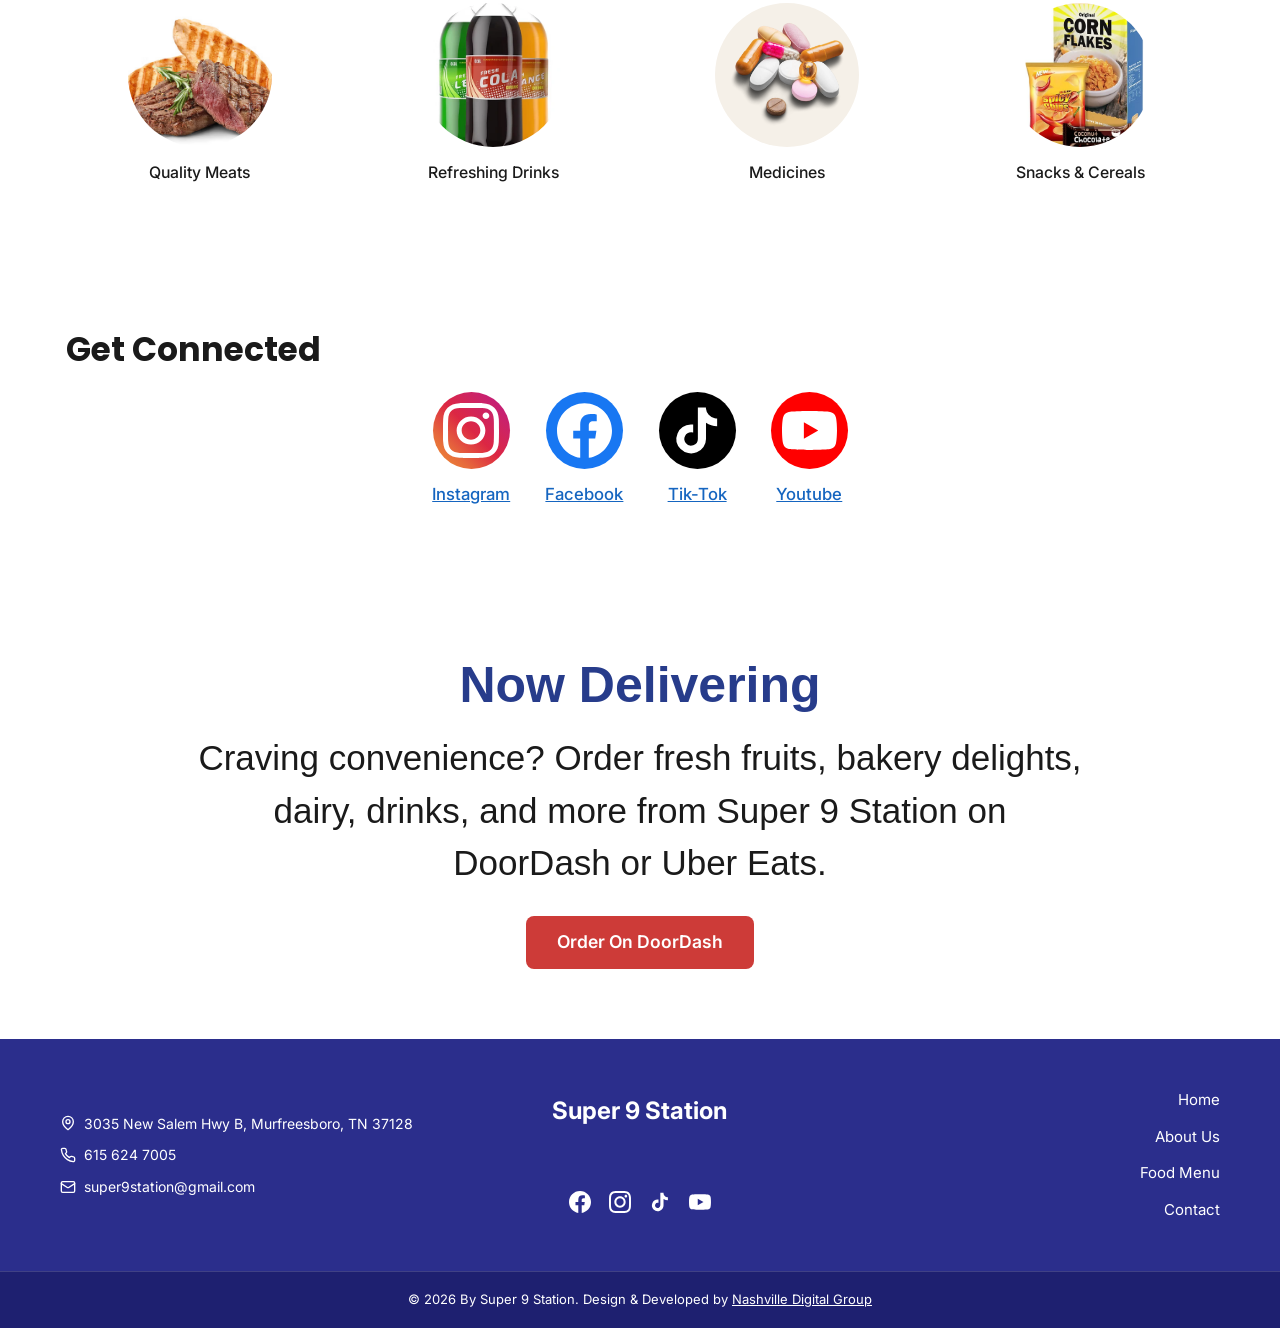
==== commit cb15b377: "LCP: add fetchpriority=high to hero image preload Made-with: Cursor" ====
--- a/index.html
+++ b/index.html
@@ -8,7 +8,7 @@
   <link rel="preconnect" href="https://connect.facebook.net" crossorigin />
   <link rel="preload" href="styles.css" as="style" />
   <link rel="preload" href="assets/images/logo.png" as="image" />
-  <link rel="preload" href="assets/images/hero-img.webp" as="image" />
+  <link rel="preload" href="assets/images/hero-img.webp" as="image" fetchpriority="high" />
   <meta name="description" content="Gas station in Murfreesboro – Super 9 Station. Your local Murfreesboro gas station and convenience store. Fresh food, bakery, snacks, drinks, quality fuel. Open daily. Order on DoorDash." />
   <meta name="keywords" content="Gas Station in Murfreesboro, Murfreesboro gas station, Super 9 Station, convenience store Murfreesboro TN, fuel Murfreesboro, food menu, DoorDash, bakery, snacks, drinks" />
   <!-- Open Graph -->
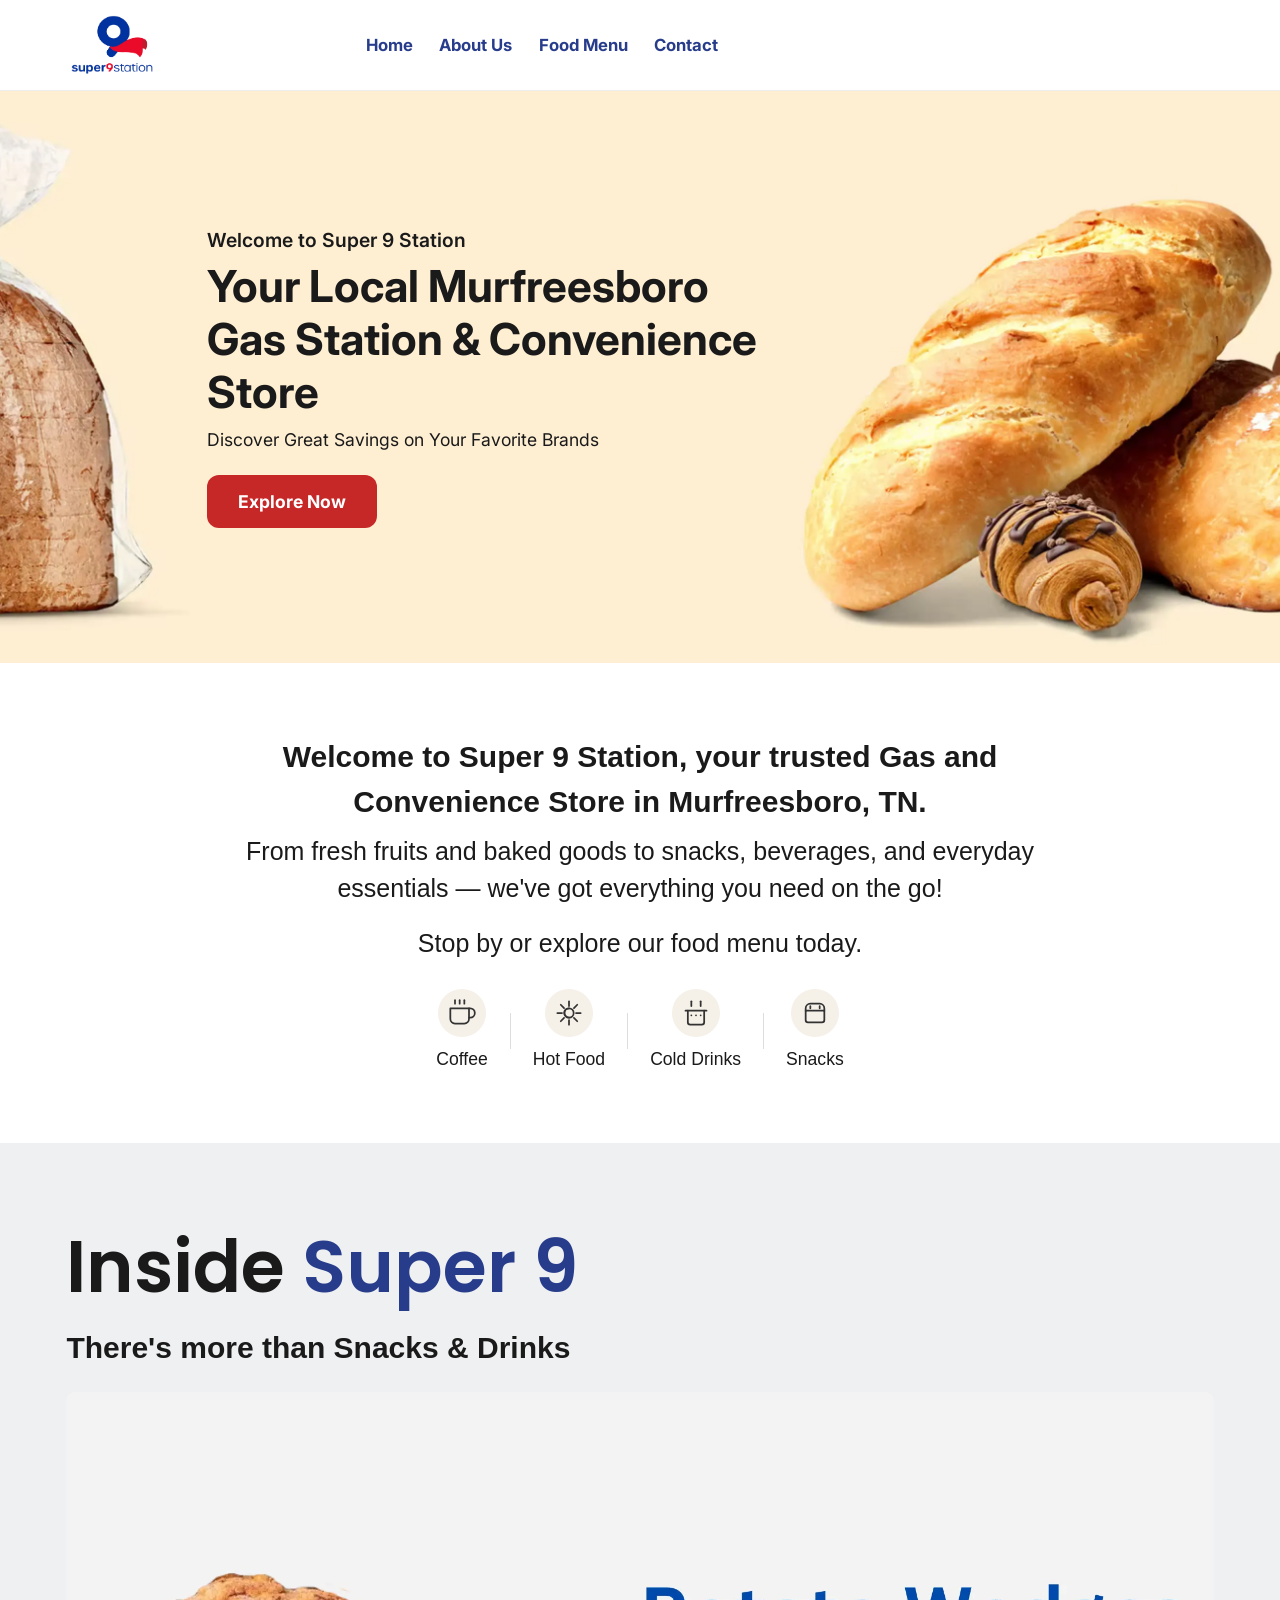
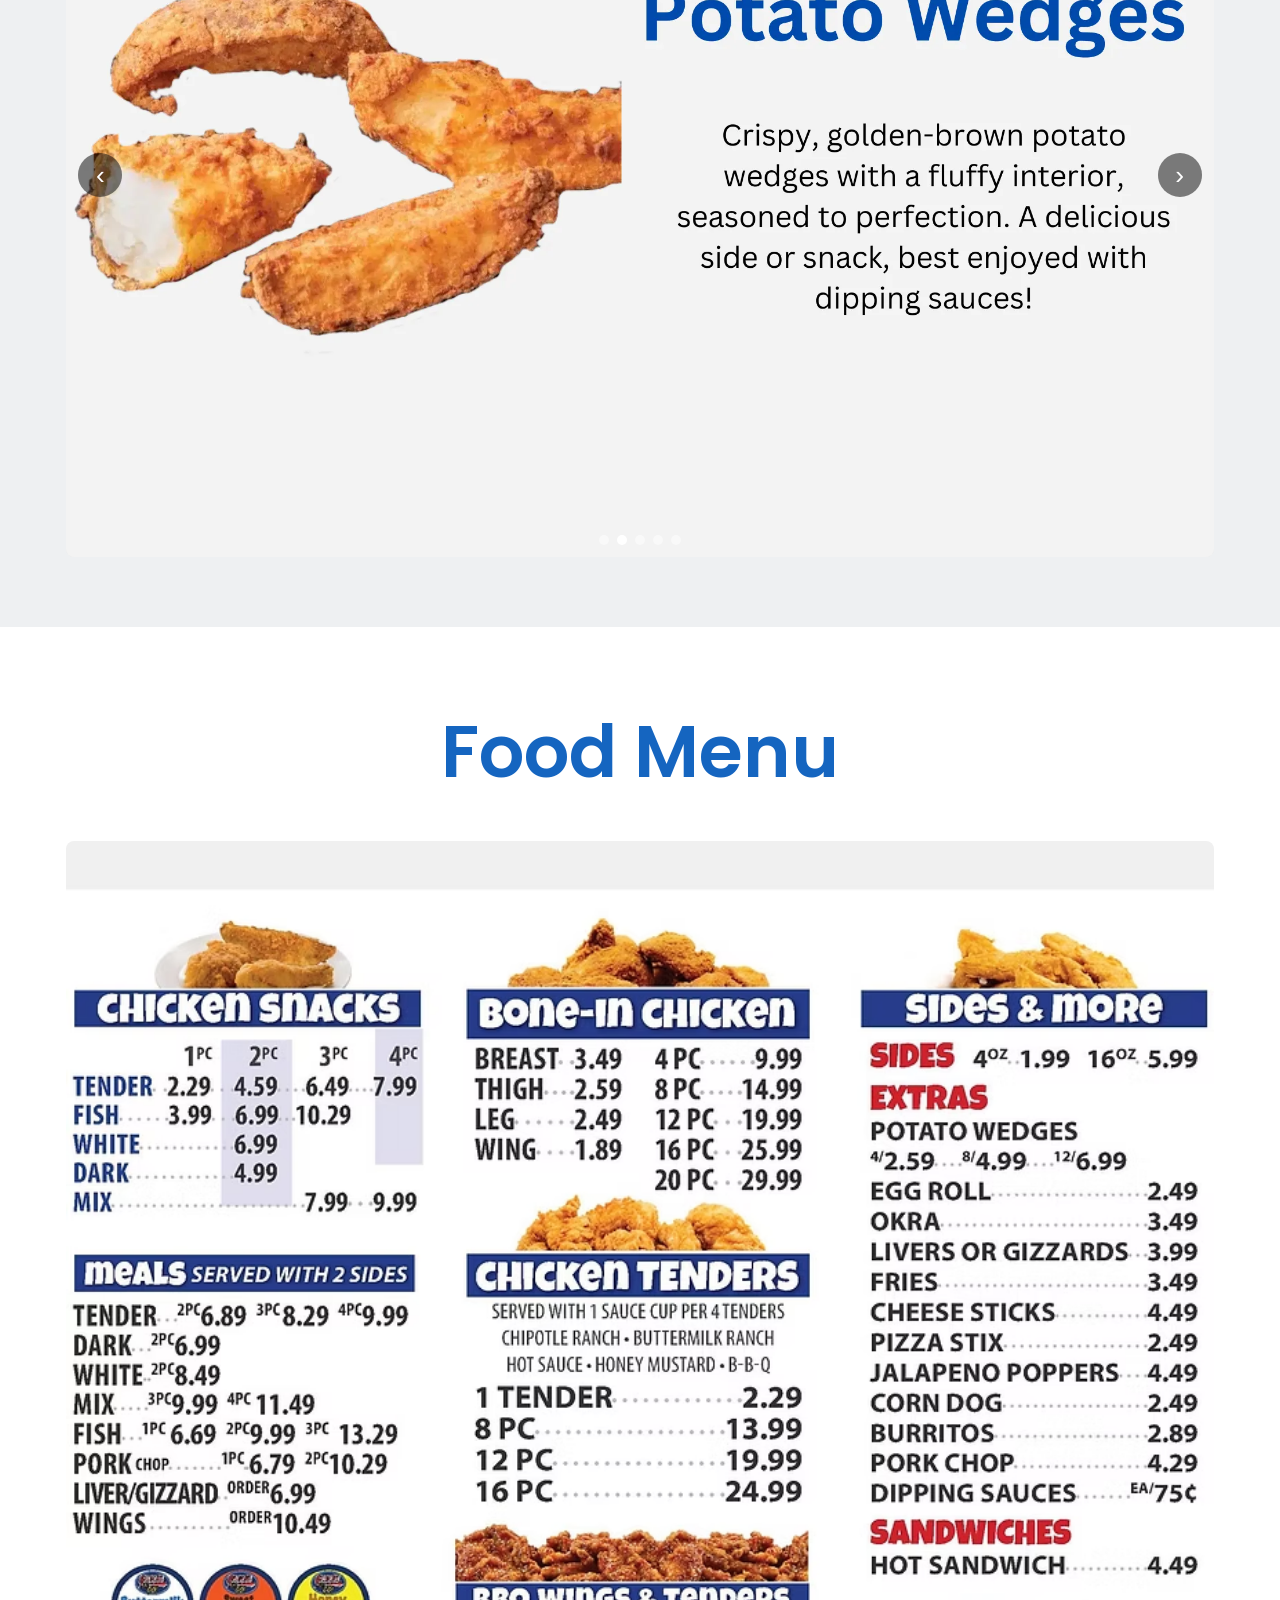
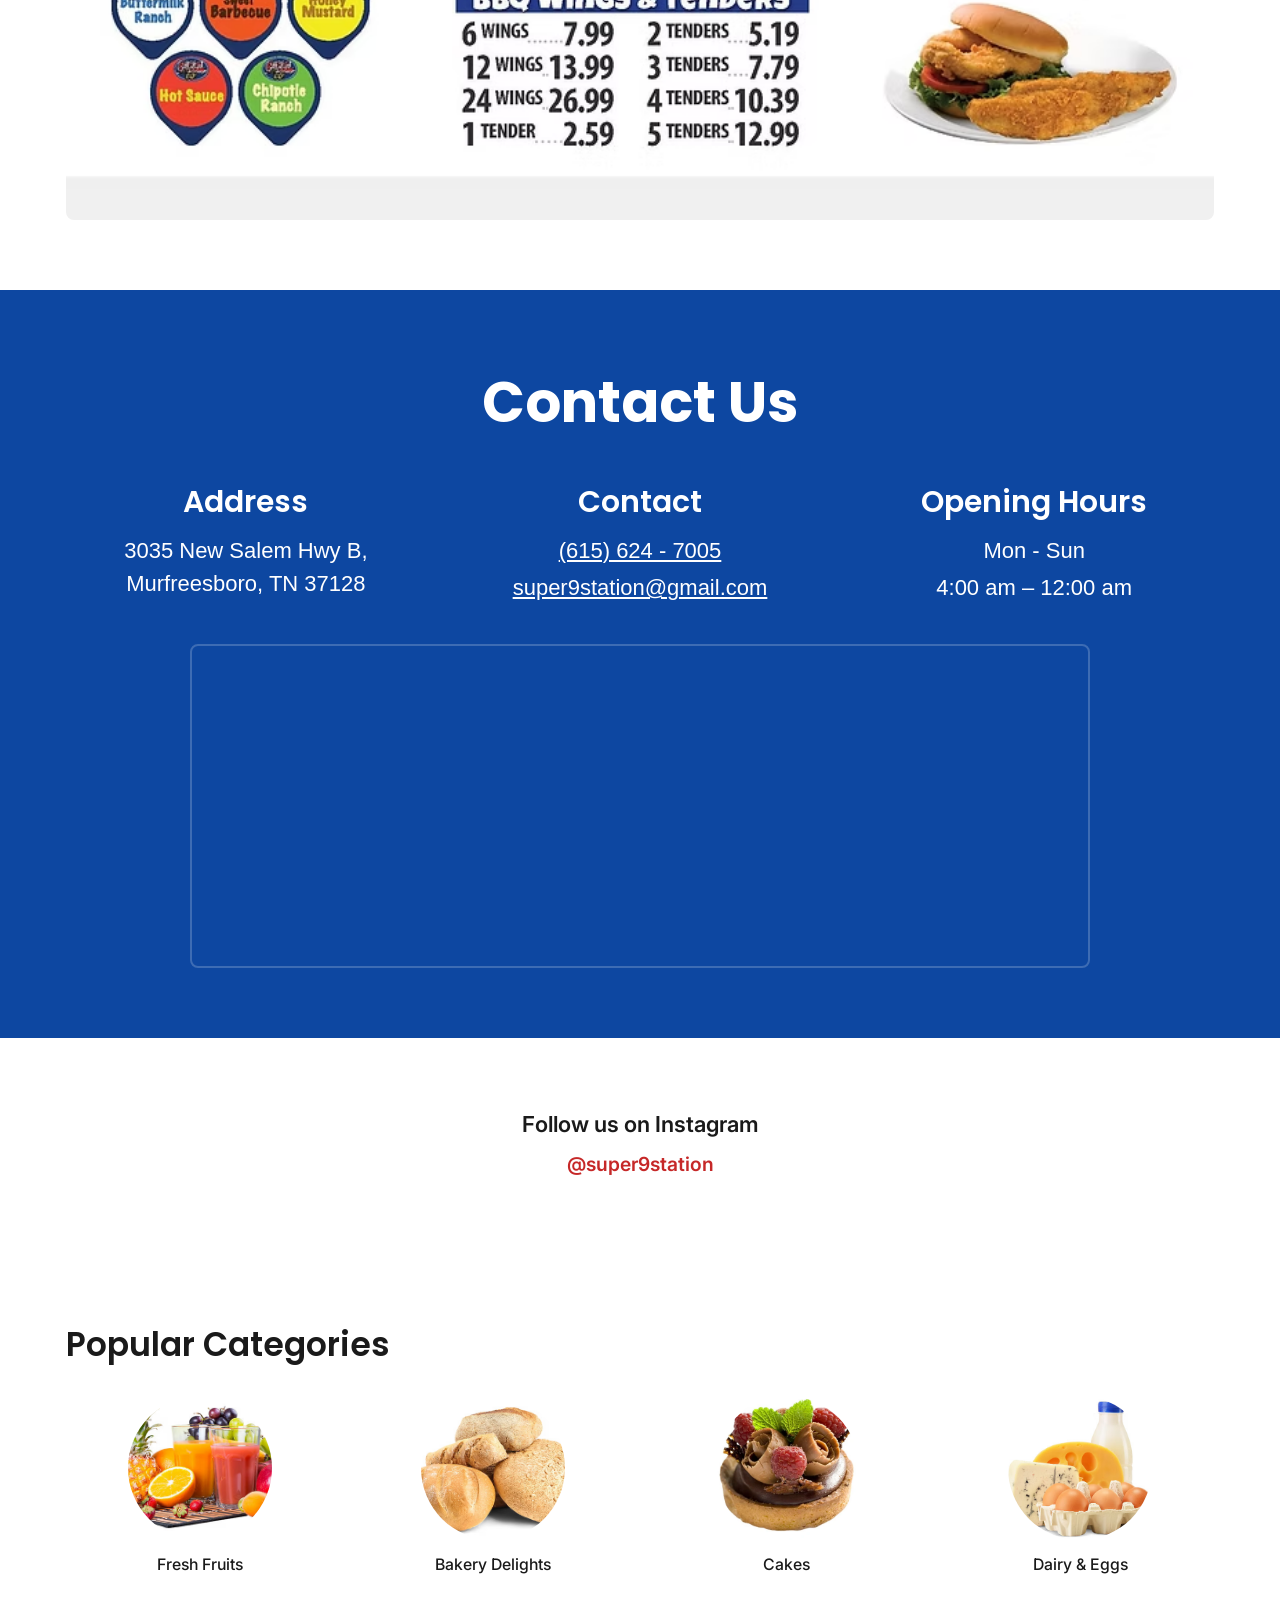
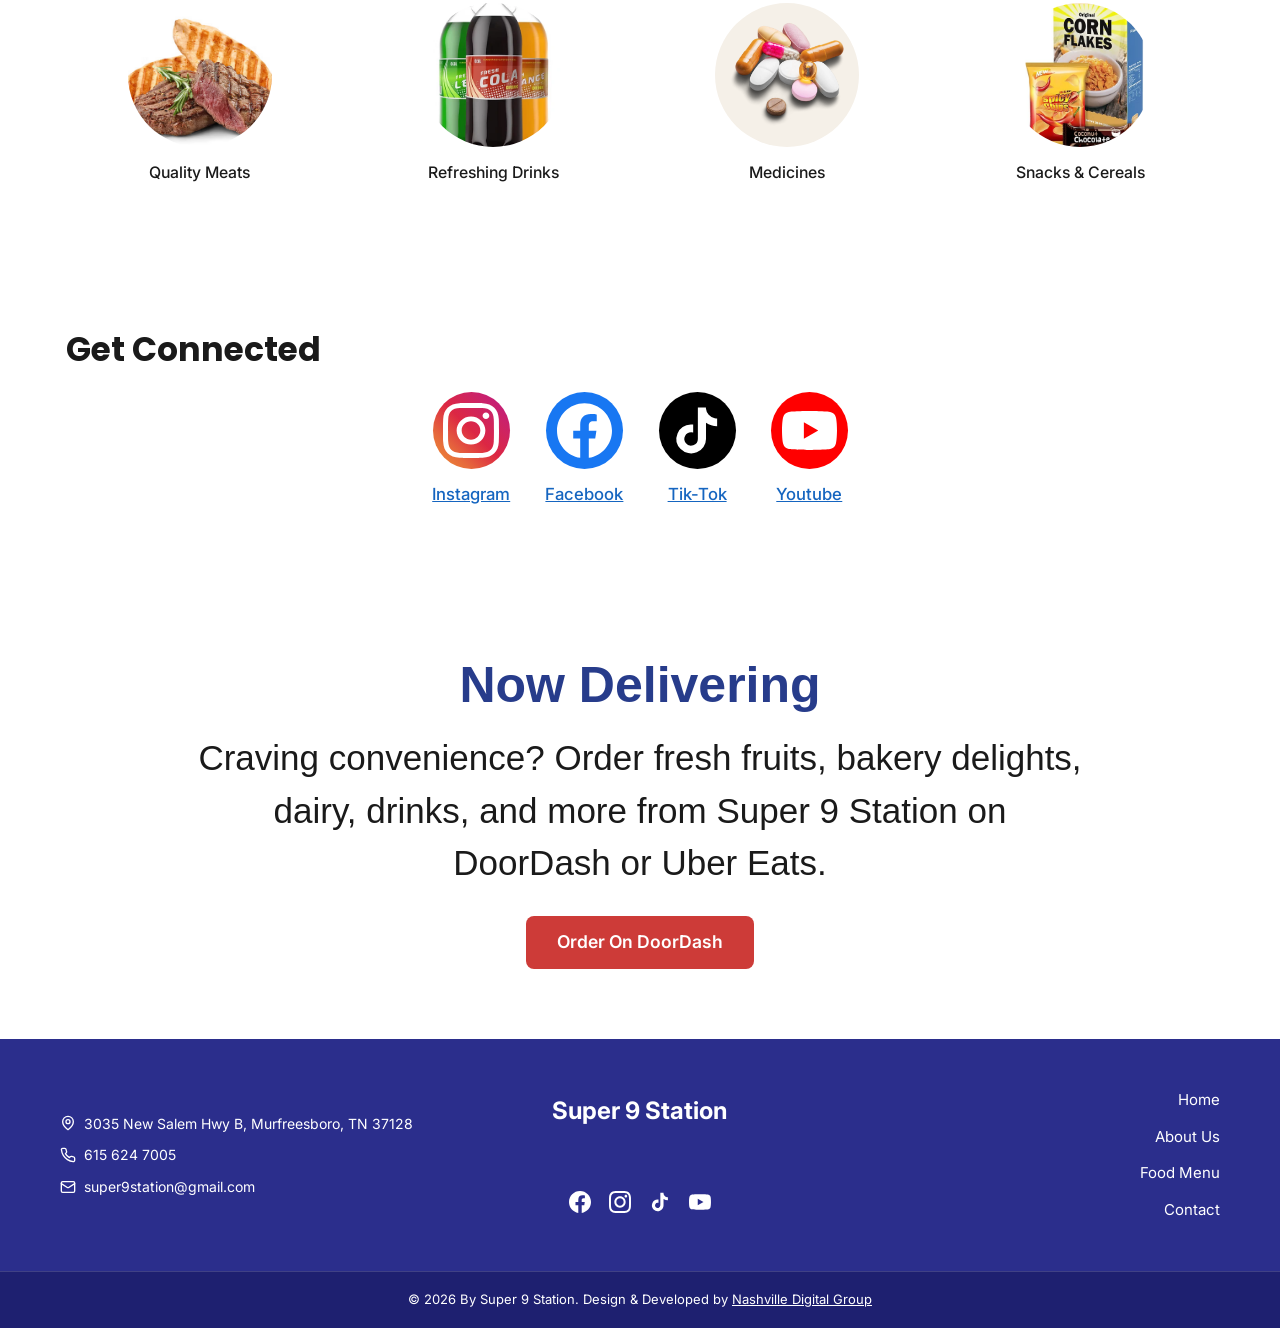
==== commit 2097ea53: "A11y: carousel dots no aria-hidden, role=tablist; Contact section headings white Made-with: Cursor" ====
--- a/index.html
+++ b/index.html
@@ -207,7 +207,7 @@
           </div>
           <button type="button" class="inside-carousel-prev" aria-label="Previous image">‹</button>
           <button type="button" class="inside-carousel-next" aria-label="Next image">›</button>
-          <div class="inside-carousel-dots" aria-hidden="true"></div>
+          <div class="inside-carousel-dots" role="tablist" aria-label="Carousel slides"></div>
         </div>
       </div>
     </section>
--- a/styles.css
+++ b/styles.css
@@ -646,7 +646,7 @@
   font-family: "Poppins", sans-serif;
   font-size: 30px;
   font-weight: 600;
-  color: #CD3B38;
+  color: #fff;
 }
 
 .contact-block p {
--- a/styles.css
+++ b/styles.css
@@ -646,7 +646,7 @@
   font-family: "Poppins", sans-serif;
   font-size: 30px;
   font-weight: 600;
-  color: #CD3B38;
+  color: #fff;
 }
 
 .contact-block p {
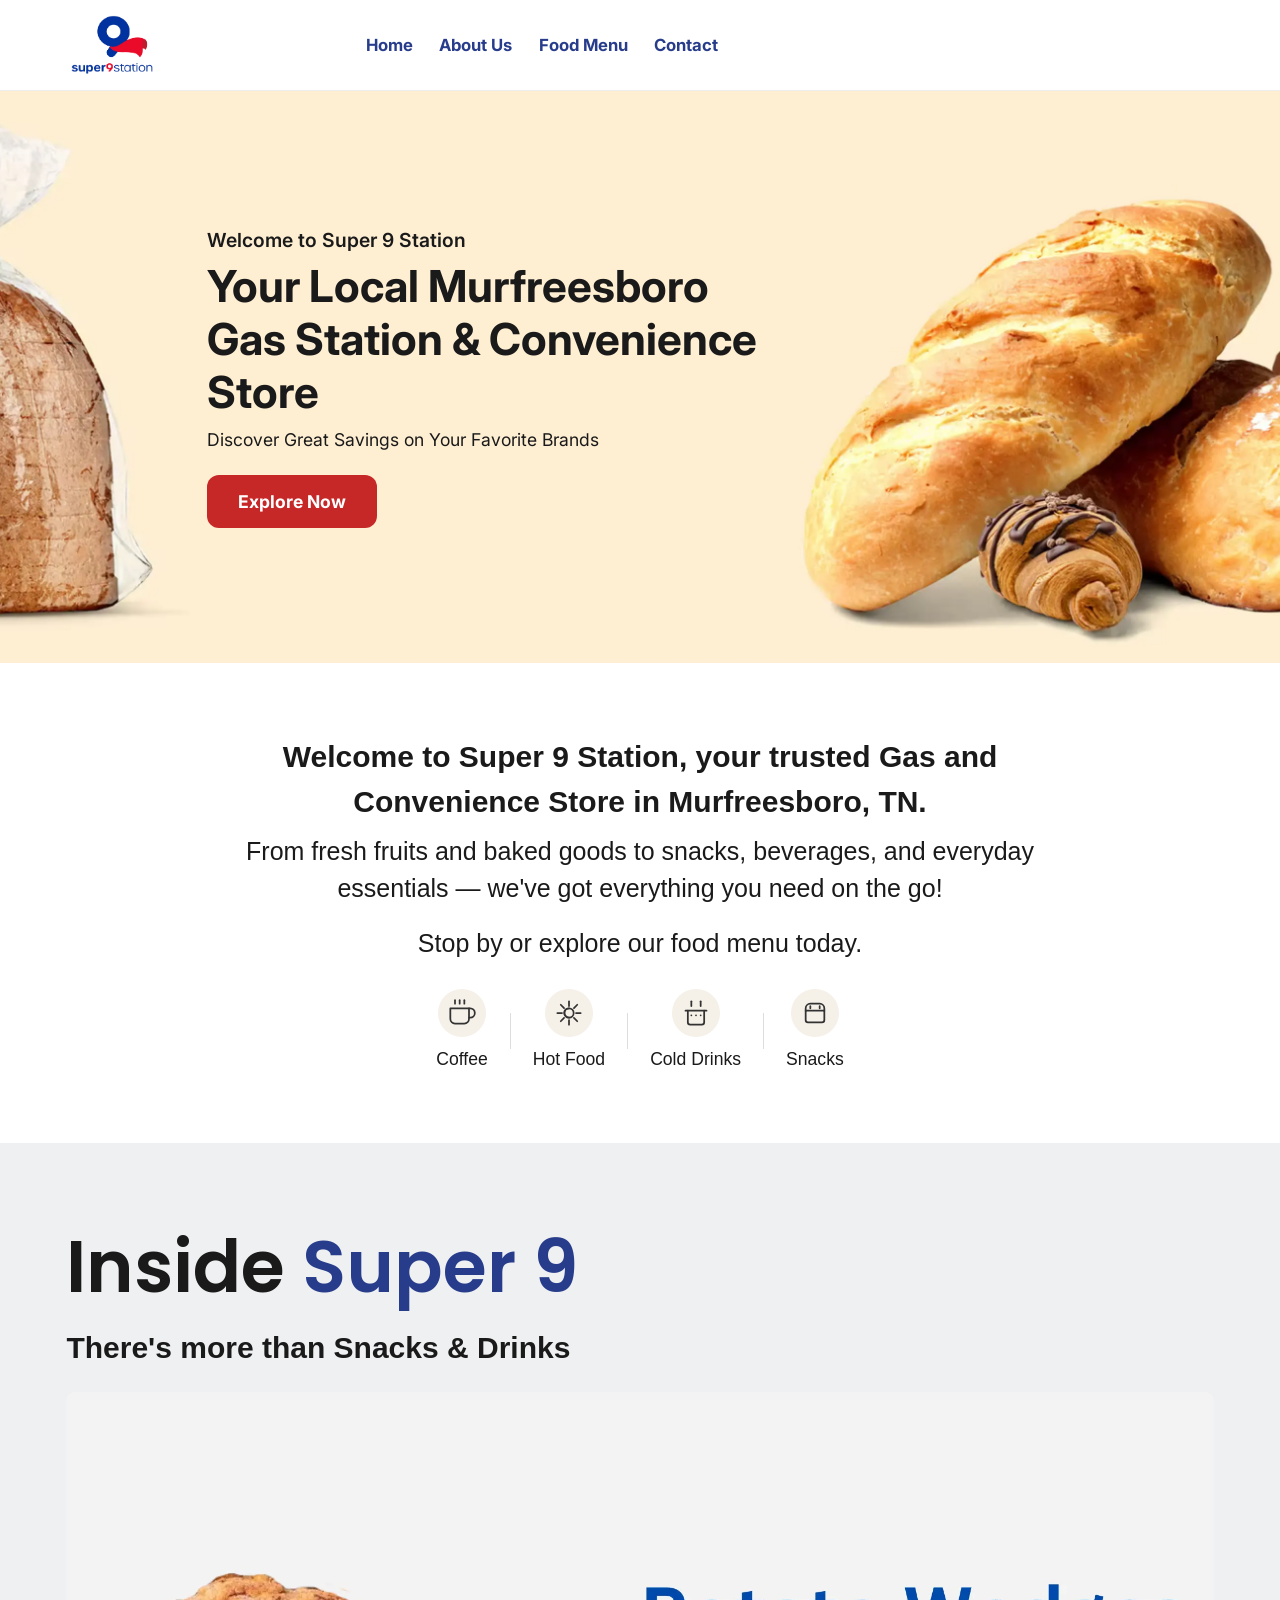
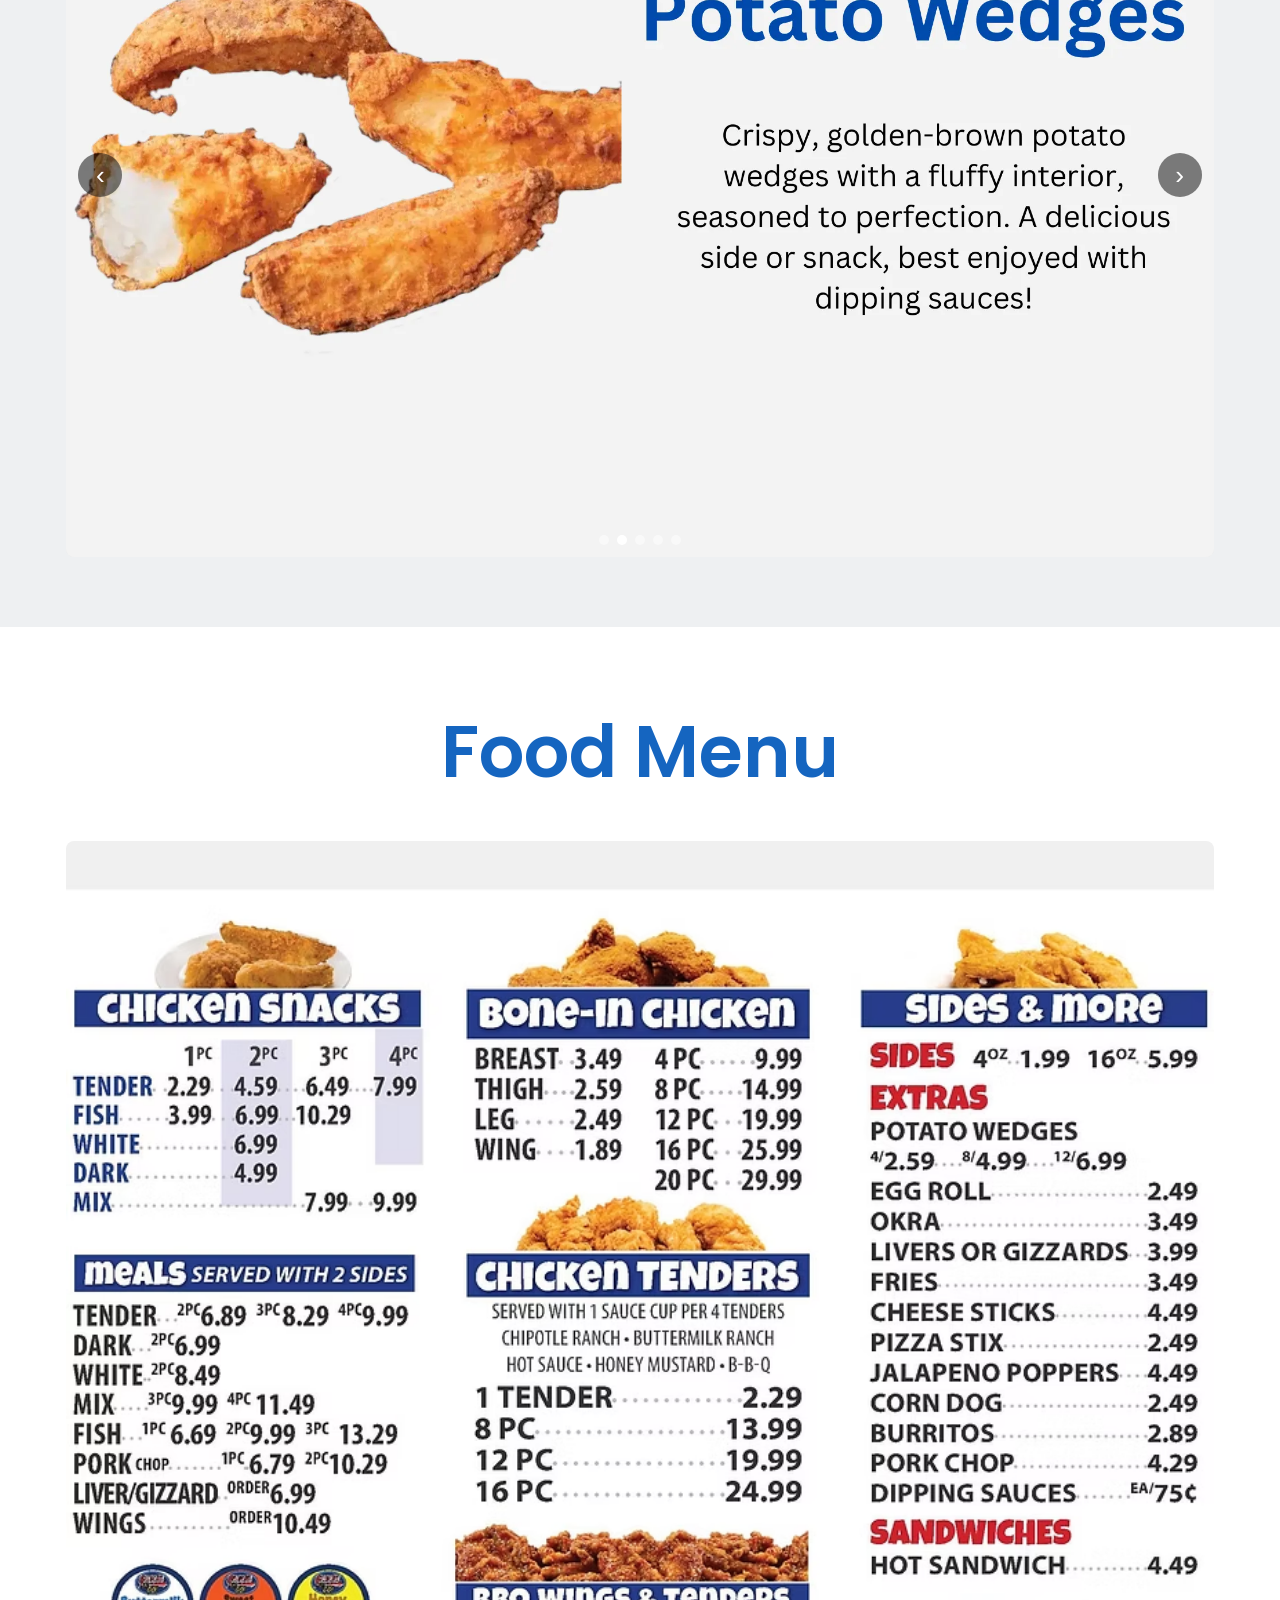
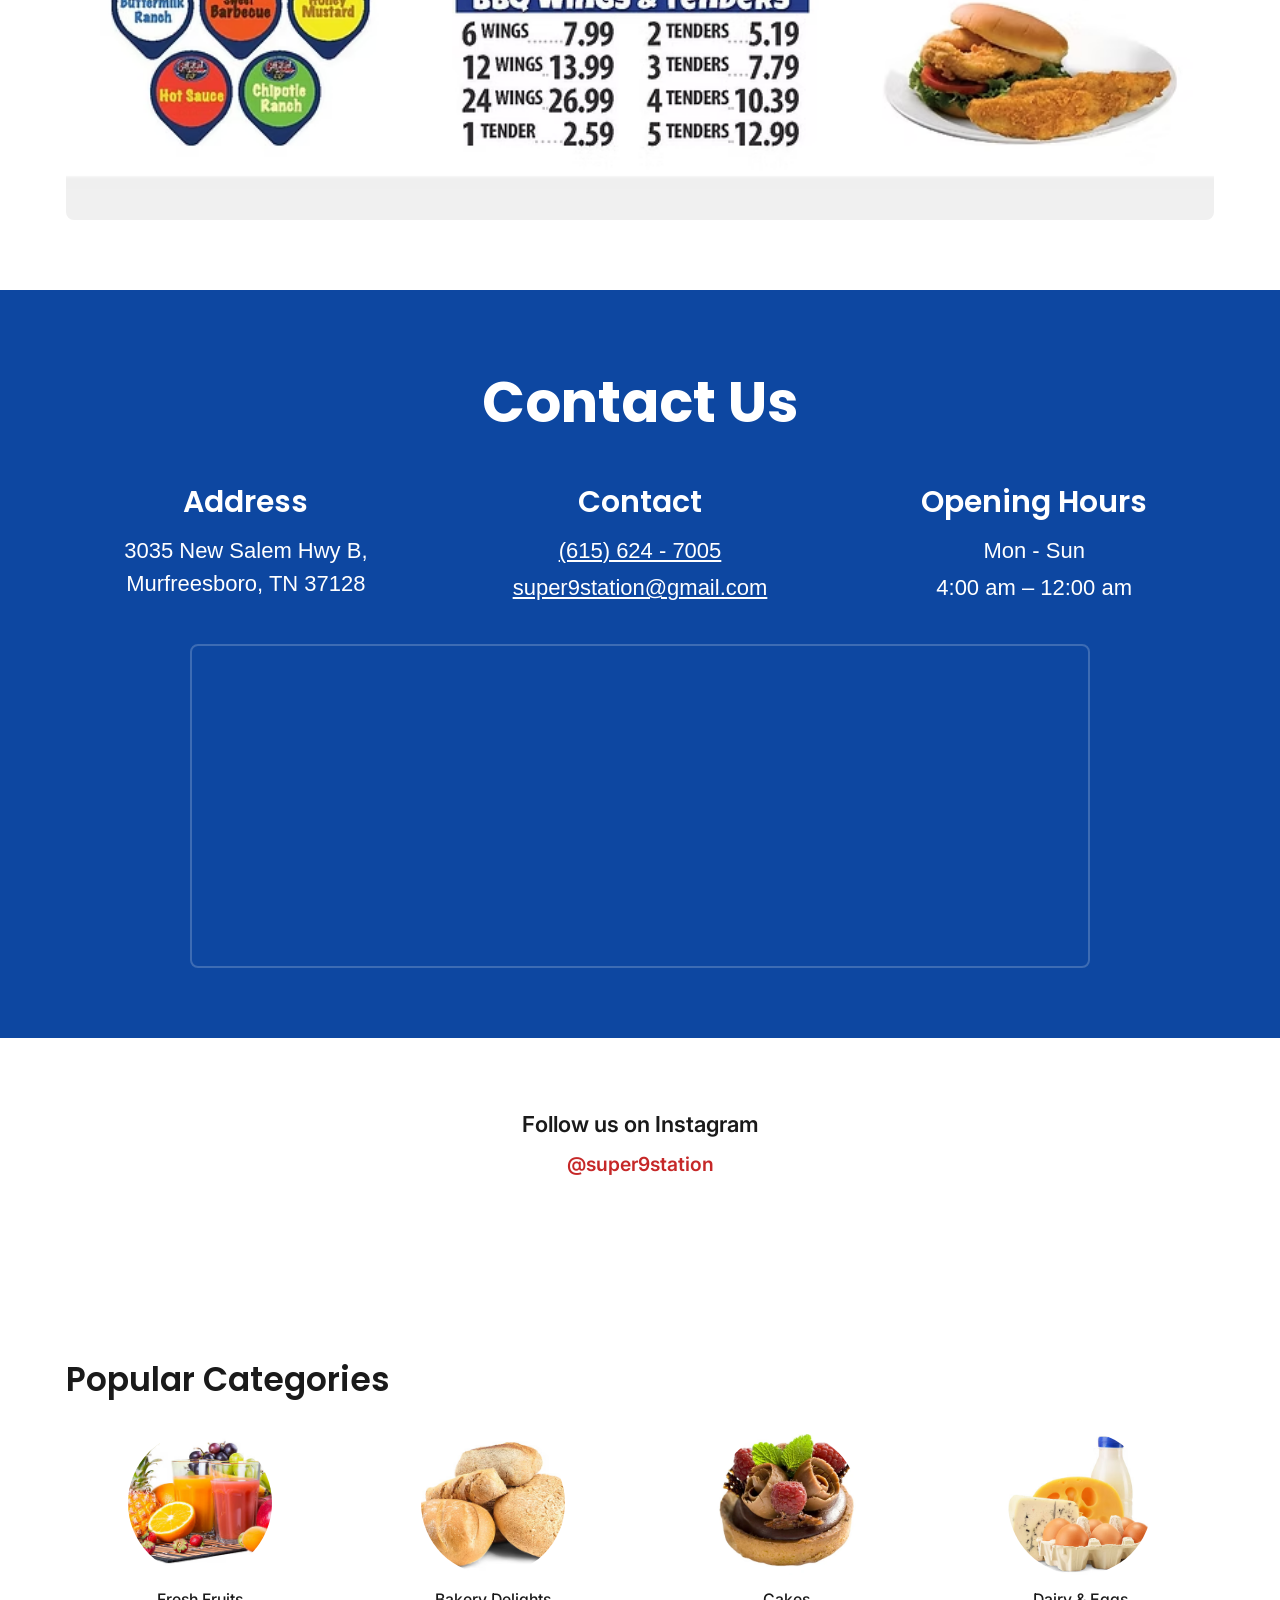
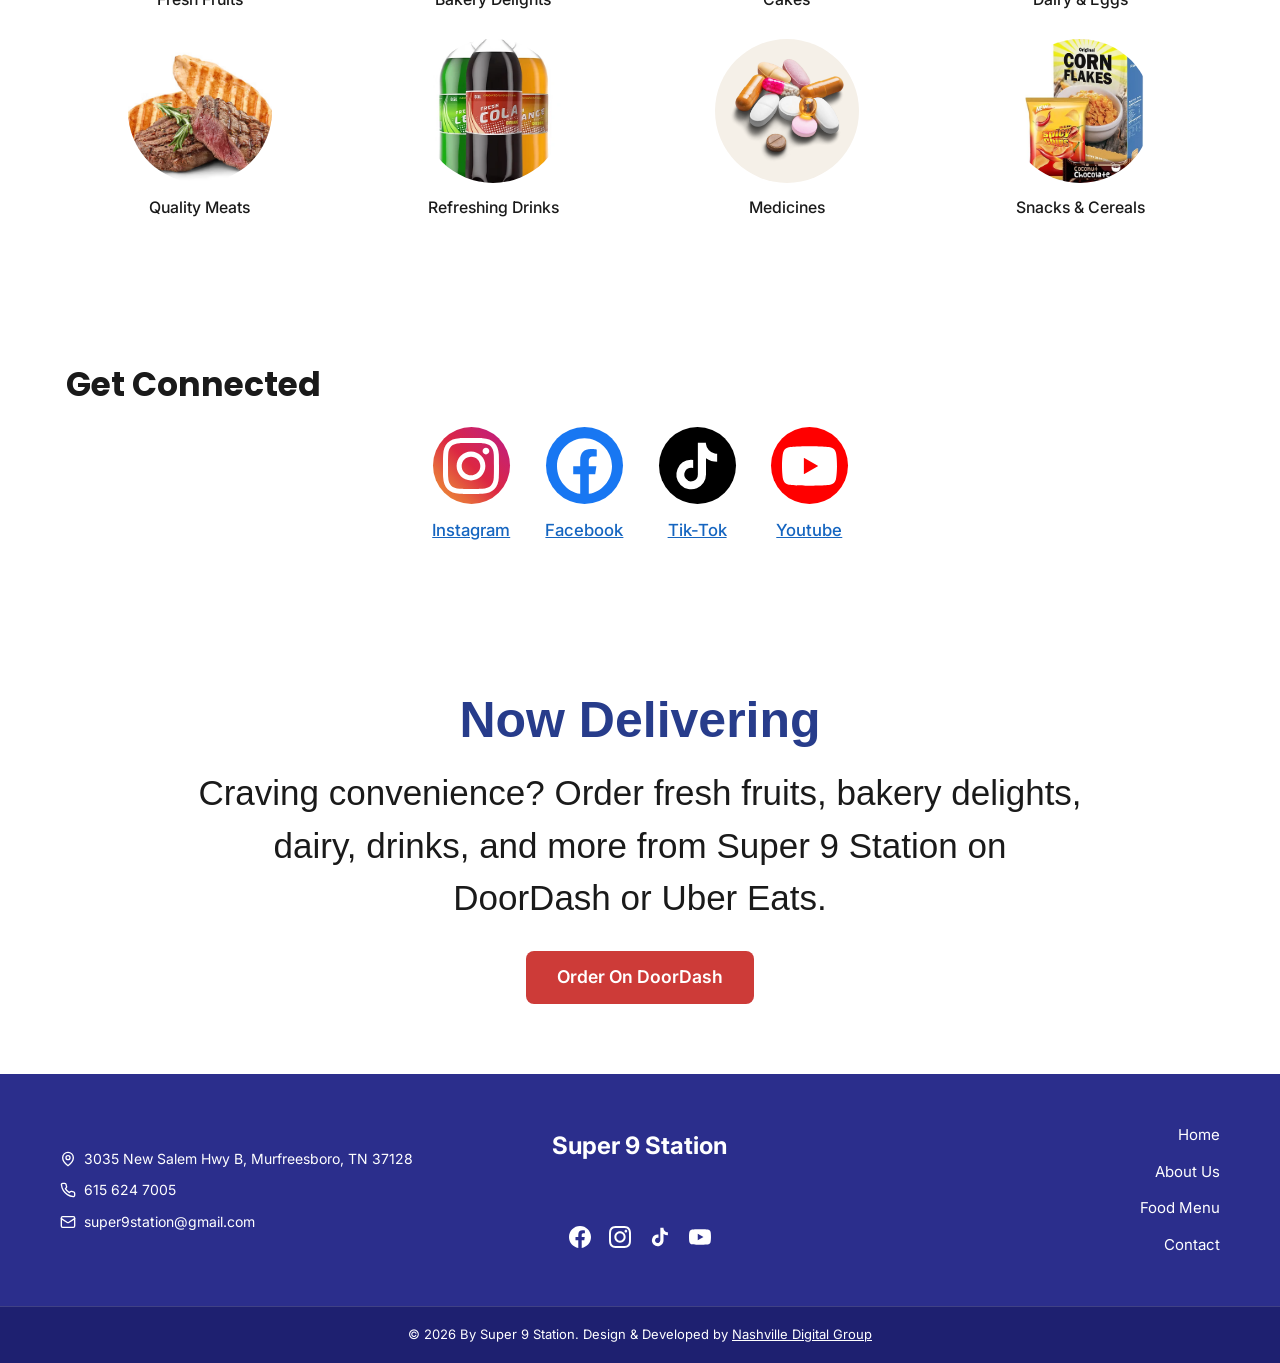
==== commit 313ccbad: "Add Behold Instagram feed widget below Follow us on Instagram section Made-with: Cursor" ====
--- a/index.html
+++ b/index.html
@@ -207,7 +207,7 @@
           </div>
           <button type="button" class="inside-carousel-prev" aria-label="Previous image">‹</button>
           <button type="button" class="inside-carousel-next" aria-label="Next image">›</button>
-          <div class="inside-carousel-dots" role="tablist" aria-label="Carousel slides"></div>
+          <div class="inside-carousel-dots" aria-hidden="true"></div>
         </div>
       </div>
     </section>
@@ -253,6 +253,16 @@
       <div class="container">
         <h2>Follow us on Instagram</h2>
         <a href="https://www.instagram.com/super9station/" target="_blank" rel="noopener" class="instagram-handle">@super9station</a>
+        <!-- Behold Instagram feed widget -->
+        <behold-widget feed-id="AA5H9Dirs1mPDX9NlEzo"></behold-widget>
+        <script>
+          (() => {
+            var d = document, s = d.createElement('script');
+            s.type = 'module';
+            s.src = 'https://w.behold.so/widget.js';
+            d.head.appendChild(s);
+          })();
+        </script>
       </div>
     </section>
 
--- a/styles.css
+++ b/styles.css
@@ -724,6 +724,11 @@
 
 .instagram-handle:hover { text-decoration: underline; }
 
+.instagram-section behold-widget {
+  display: block;
+  margin-top: 2rem;
+}
+
 @media (max-width: 768px) {
   .instagram-section { padding: 2.5rem 0; }
   .instagram-section h2 { font-size: 1.15rem; }
--- a/styles.css
+++ b/styles.css
@@ -724,6 +724,11 @@
 
 .instagram-handle:hover { text-decoration: underline; }
 
+.instagram-section behold-widget {
+  display: block;
+  margin-top: 2rem;
+}
+
 @media (max-width: 768px) {
   .instagram-section { padding: 2.5rem 0; }
   .instagram-section h2 { font-size: 1.15rem; }
